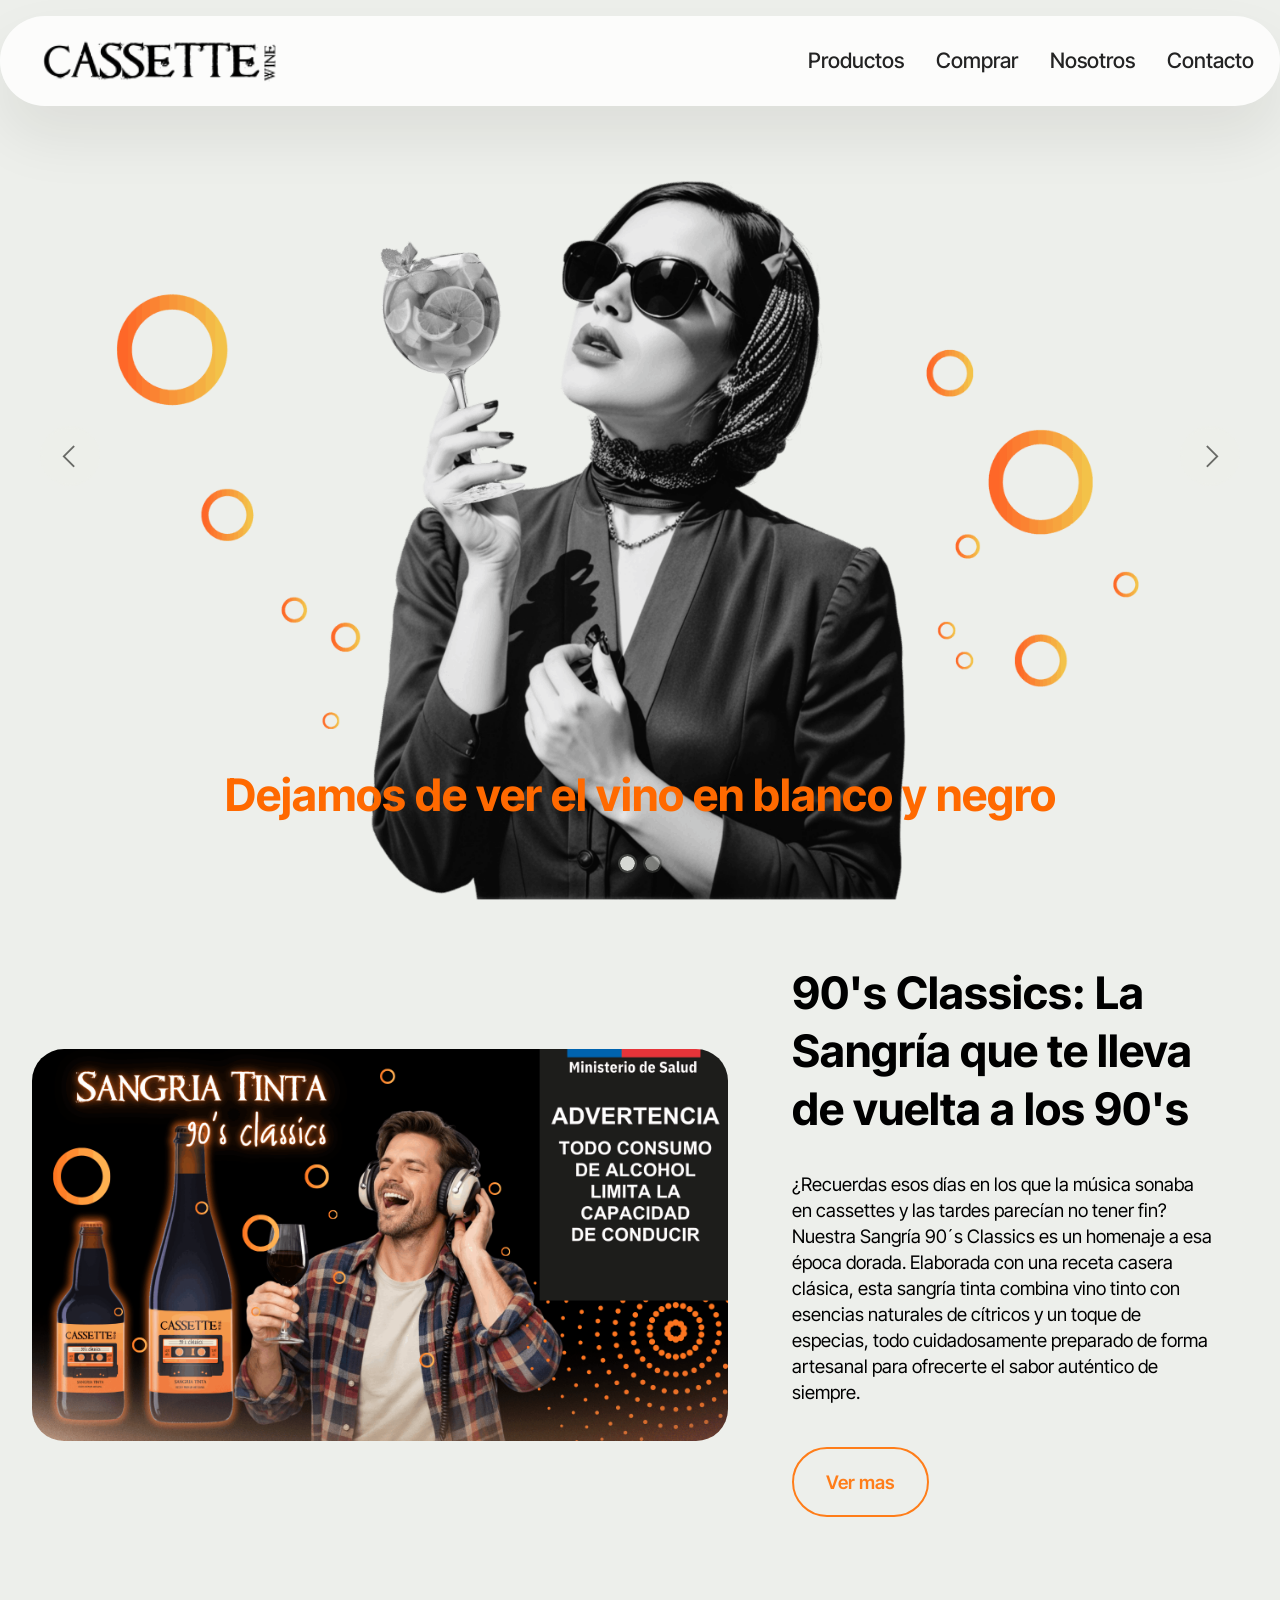
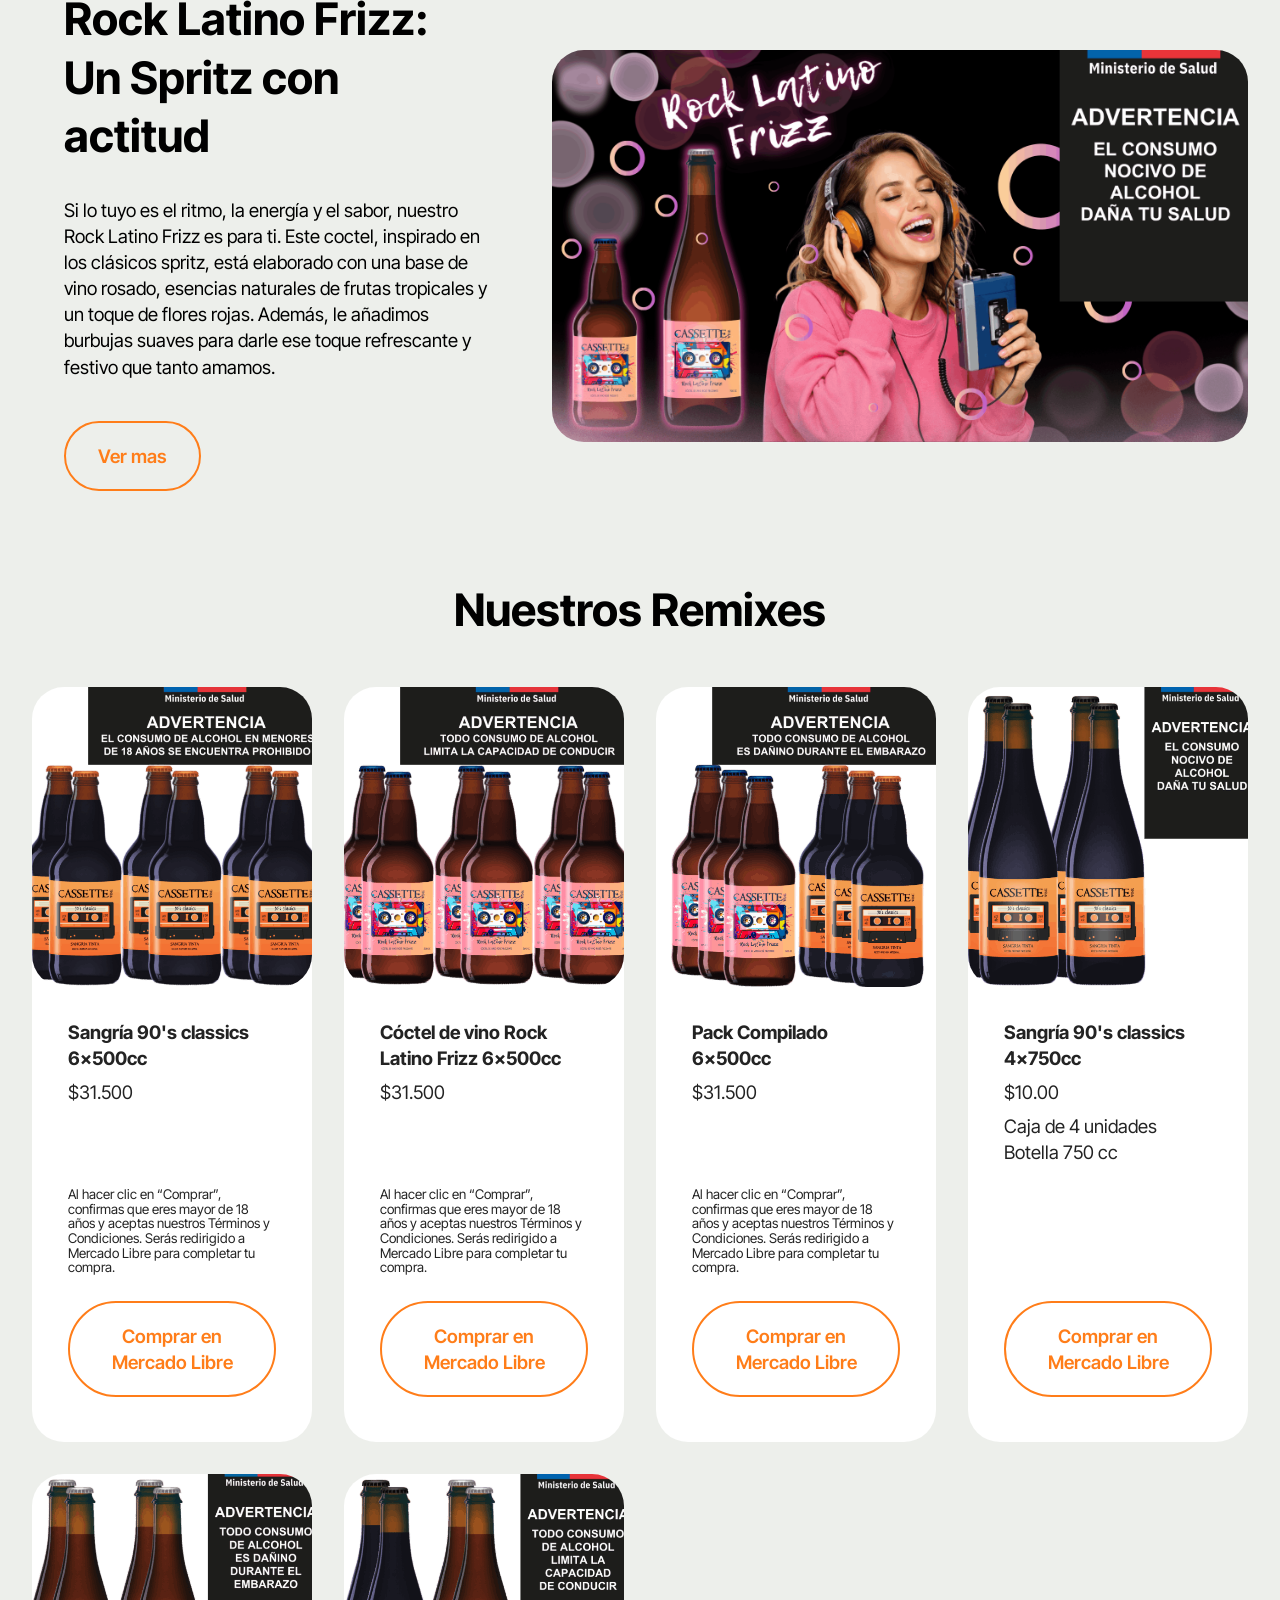
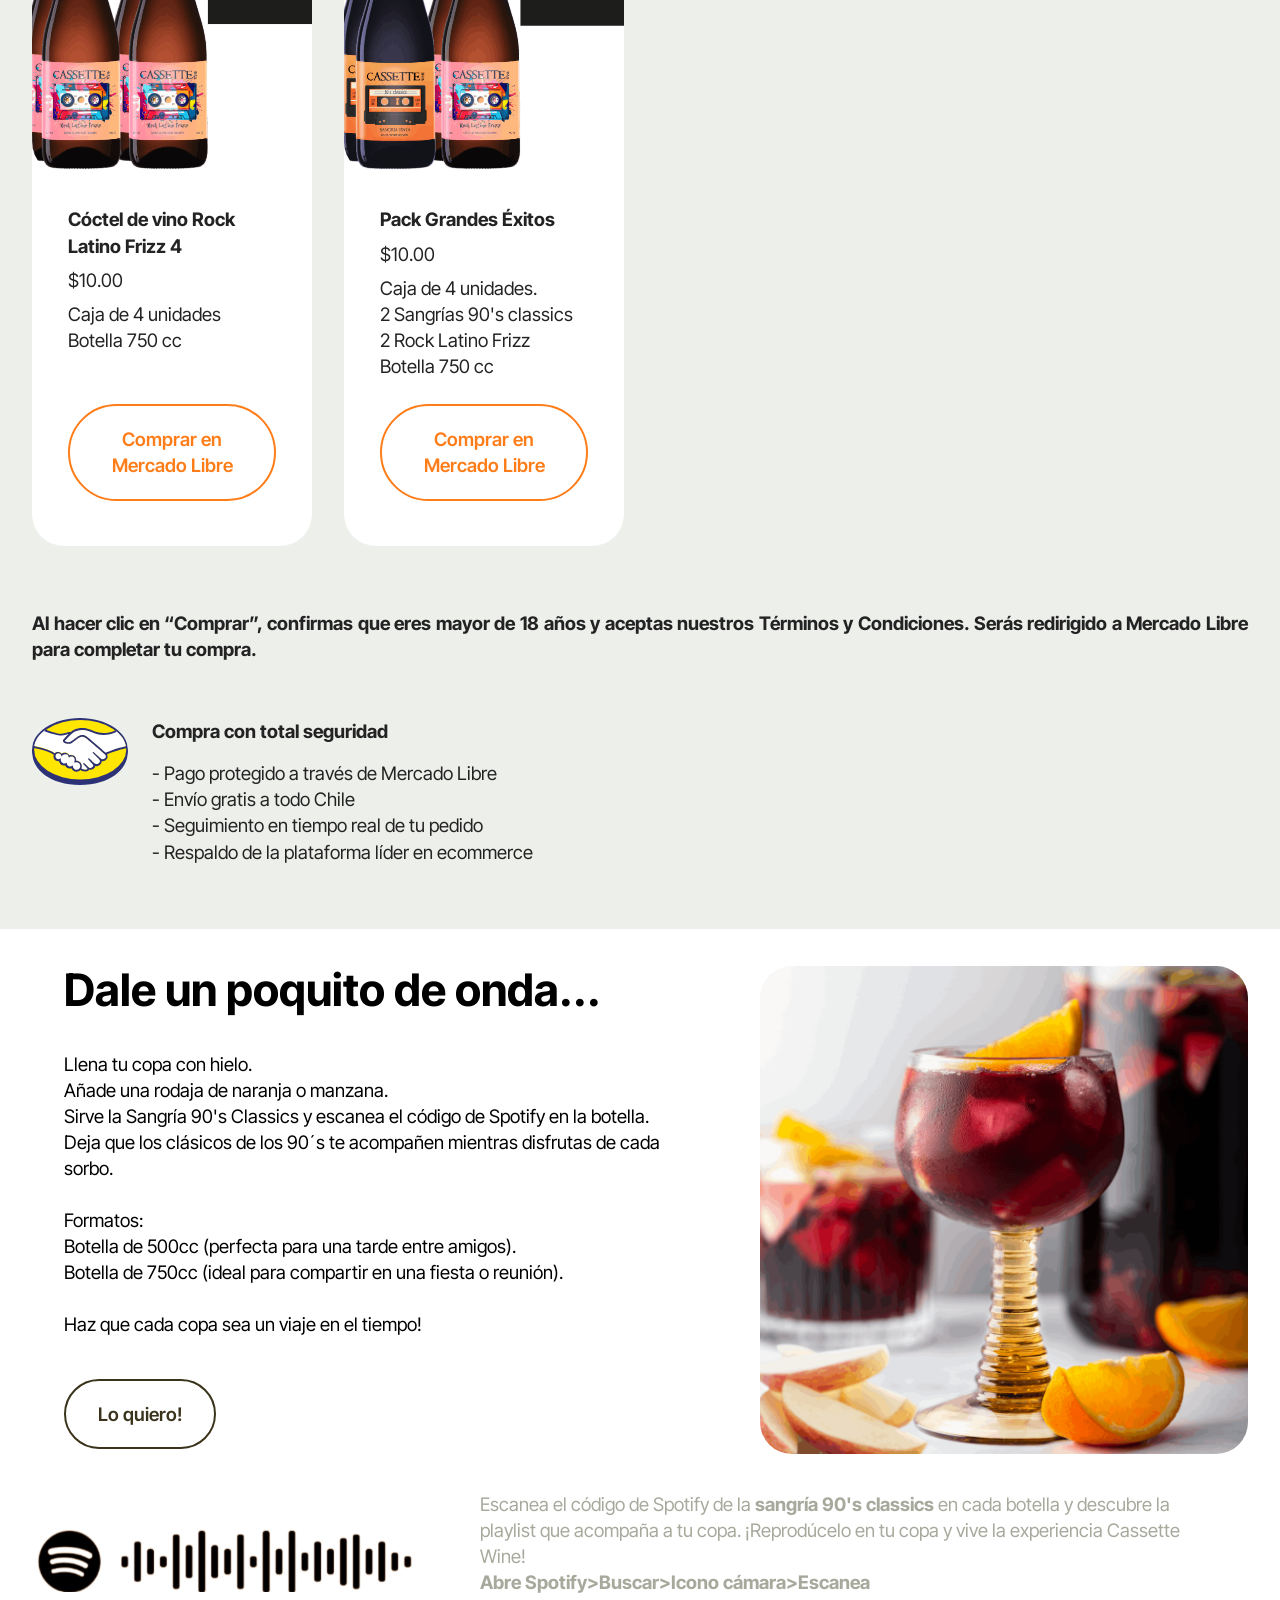
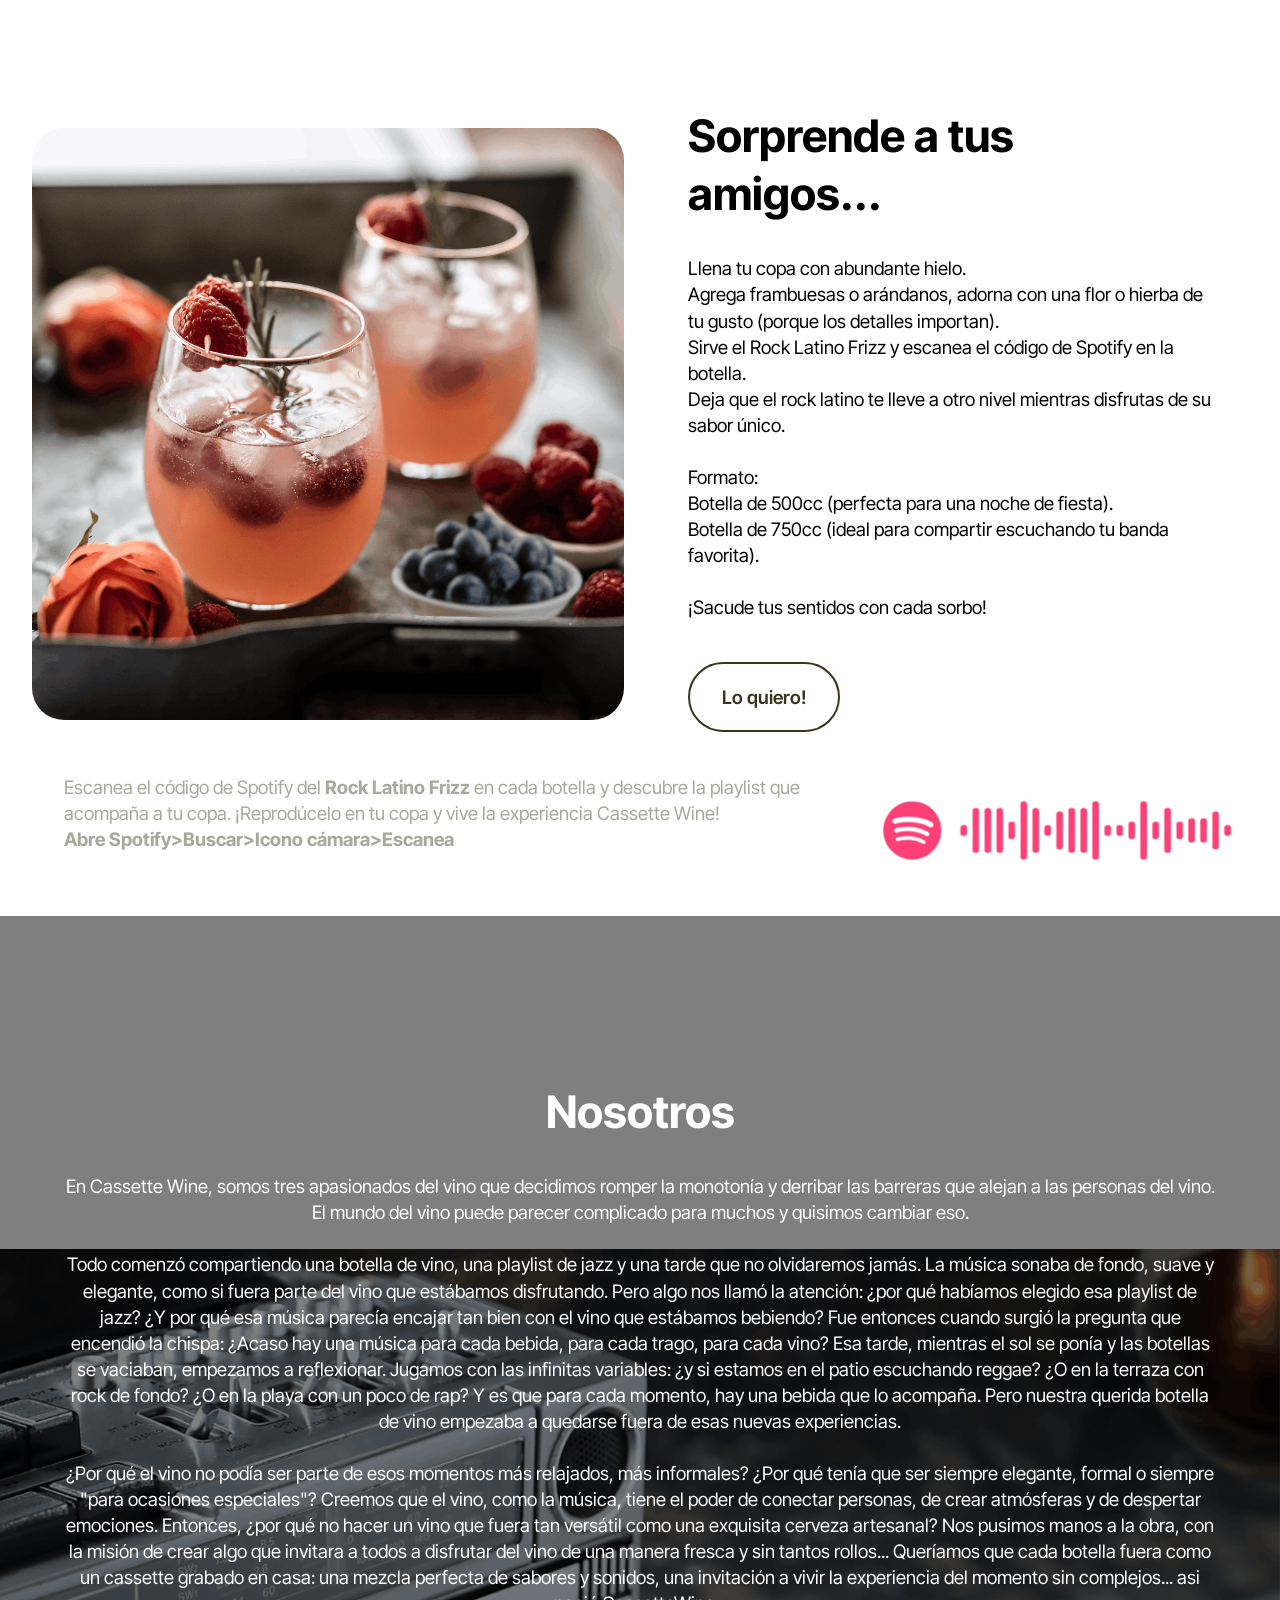
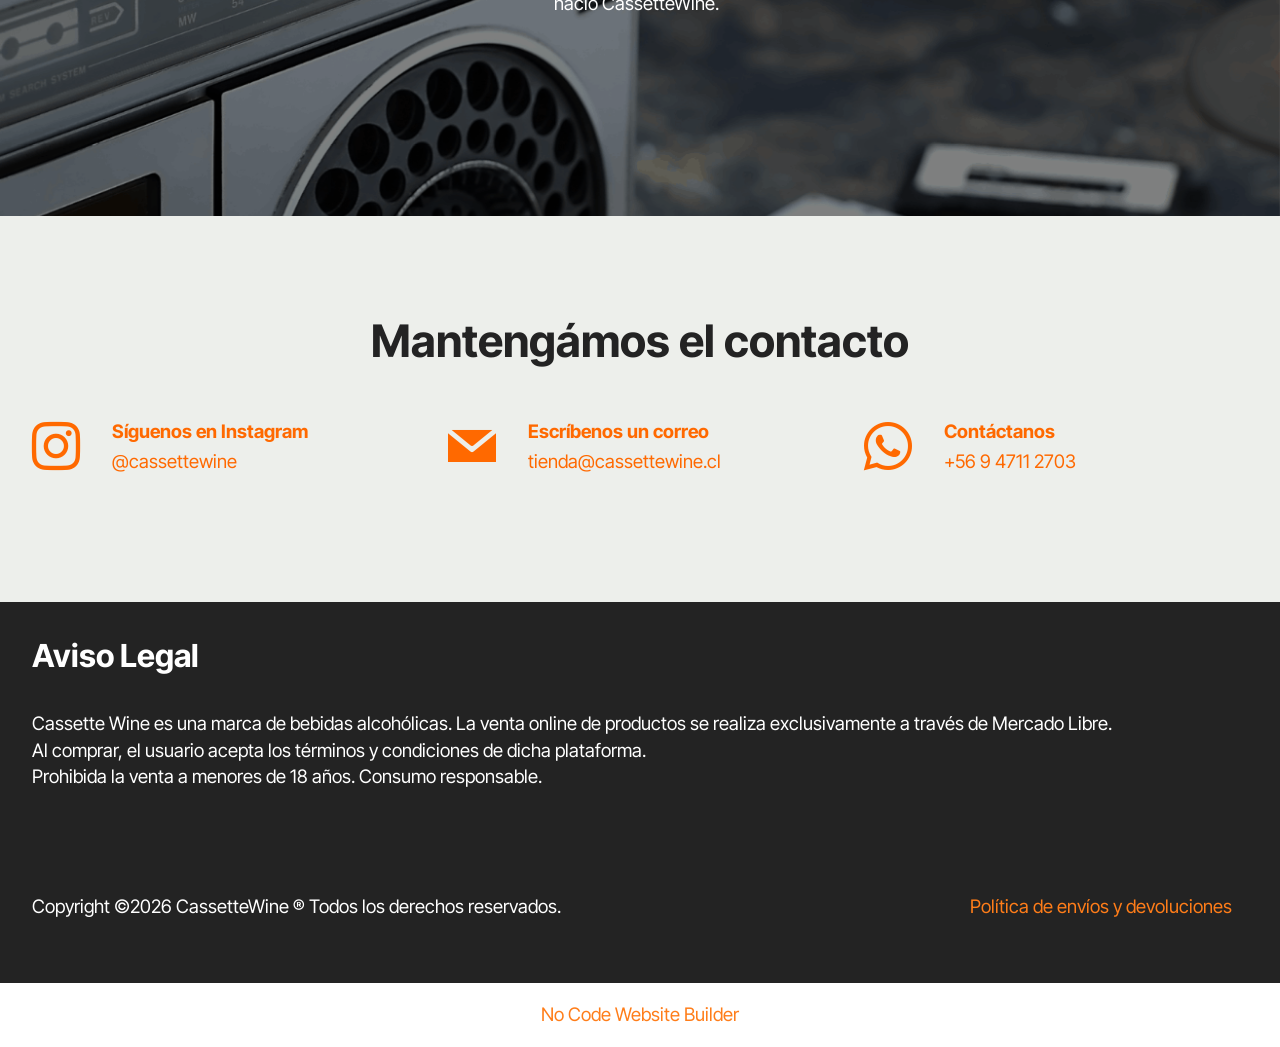
==== home.html @ 70557847 "Primer upload" ====
<!DOCTYPE html>
<html  >
<head>
  <!-- Site made with Mobirise Website Builder v6.1.12, https://mobirise.com -->
  <meta charset="UTF-8">
  <meta http-equiv="X-UA-Compatible" content="IE=edge">
  <meta name="generator" content="Mobirise v6.1.12, mobirise.com">
  <meta name="viewport" content="width=device-width, initial-scale=1, minimum-scale=1">
  <link rel="shortcut icon" href="assets/images/cassette20logopag-128x128-1.png" type="image/x-icon">
  <meta name="description" content="">
  
  
  <title>Bienvenidos</title>
  <link rel="stylesheet" href="assets/web/assets/mobirise-icons2/mobirise2.css">
  <link rel="stylesheet" href="assets/bootstrap/css/bootstrap.min.css">
  <link rel="stylesheet" href="assets/parallax/jarallax.css">
  <link rel="stylesheet" href="assets/dropdown/css/style.css">
  <link rel="stylesheet" href="assets/socicon/css/styles.css">
  <link rel="stylesheet" href="assets/theme/css/style.css">
  <link rel="preload" href="https://fonts.googleapis.com/css?family=Inter+Tight:100,200,300,400,500,600,700,800,900,100i,200i,300i,400i,500i,600i,700i,800i,900i&display=swap" as="style" onload="this.onload=null;this.rel='stylesheet'">
  <noscript><link rel="stylesheet" href="https://fonts.googleapis.com/css?family=Inter+Tight:100,200,300,400,500,600,700,800,900,100i,200i,300i,400i,500i,600i,700i,800i,900i&display=swap"></noscript>
  <link rel="preload" as="style" href="assets/mobirise/css/mbr-additional.css?v=9TO8g2"><link rel="stylesheet" href="assets/mobirise/css/mbr-additional.css?v=9TO8g2" type="text/css">

  
  
  
</head>
<body>
  
  <section data-bs-version="5.1" class="menu menu2 cid-vfY34Dx6nE" once="menu" id="menu02-2a">
	

	<nav class="navbar navbar-dropdown navbar-fixed-top navbar-expand-lg">
		<div class="container">
			<div class="navbar-brand">
				<span class="navbar-logo">
					<a href="home.html#slider03-1s">
						<img src="assets/images/logo20pag20100020x2020020px-214x43.png" alt="" style="height: 3rem;">
					</a>
				</span>
				
			</div>
			<button class="navbar-toggler" type="button" data-toggle="collapse" data-bs-toggle="collapse" data-target="#navbarSupportedContent" data-bs-target="#navbarSupportedContent" aria-controls="navbarNavAltMarkup" aria-expanded="false" aria-label="Toggle navigation">
				<div class="hamburger">
					<span></span>
					<span></span>
					<span></span>
					<span></span>
				</div>
			</button>
			<div class="collapse navbar-collapse" id="navbarSupportedContent">
				<ul class="navbar-nav nav-dropdown nav-right" data-app-modern-menu="true"><li class="nav-item">
						<a class="nav-link link text-black text-primary display-4" href="home.html#article02-2x">Productos</a>
					</li>
					<li class="nav-item">
						<a class="nav-link link text-black text-primary display-4" href="home.html#pricing02-2b">Comprar</a>
					</li><li class="nav-item">
						<a class="nav-link link text-black text-primary display-4" href="home.html#header17-22" aria-expanded="false">Nosotros</a>
					</li>
					<li class="nav-item"><a class="nav-link link text-black text-primary display-4" href="home.html#social02-2n">Contacto</a></li></ul>
				
				
			</div>
		</div>
	</nav>
</section>

<section data-bs-version="5.1" class="slider3 cid-vfyaz016Qo mbr-fullscreen" id="slider03-1s">
    
    <div class="carousel slide" id="vkaLX1RYoi" data-ride="carousel" data-bs-ride="carousel" data-interval="5000" data-bs-interval="5000">
        <ol class="carousel-indicators">
            <li data-slide-to="0" data-bs-slide-to="0" class="active" data-target="#vkaLX1RYoi" data-bs-target="#vkaLX1RYoi"></li>
            <li data-slide-to="1" data-bs-slide-to="1" data-target="#vkaLX1RYoi" data-bs-target="#vkaLX1RYoi"></li>
            
        </ol>
        <div class="carousel-inner">
            
            <div class="carousel-item slider-image item active">
                <div class="item-wrapper">
                    <img class="d-block w-100" src="assets/images/black20woman20header-1980x1116.png" alt="Mobirise Website Builder">
                    
                    <div class="carousel-caption">
                        <h2 class="mbr-section-subtitle mbr-fonts-style mb-3 display-2">
                            <strong>Dejamos de ver el vino en blanco y negro</strong></h2>
                        
                             
                    </div>
                </div>
            </div>
            <div class="carousel-item slider-image item">
                <div class="item-wrapper">
                    <img class="d-block w-100" src="assets/images/color20woman20header-1640x924.png" alt="Mobirise Website Builder">
                    
                    <div class="carousel-caption">
                        <h2 class="mbr-section-subtitle mbr-fonts-style mb-3 display-1"><strong>Disfruta de nuestros remixes con vino!</strong></h2>
                        
                             
                    </div>
                </div>
            </div>
        </div>
        <a class="carousel-control carousel-control-prev" role="button" data-slide="prev" data-bs-slide="prev" href="#vkaLX1RYoi">
            <span class="mobi-mbri mobi-mbri-arrow-prev" aria-hidden="true"></span>
            <span class="sr-only visually-hidden">Previous</span>
        </a>
        <a class="carousel-control carousel-control-next" role="button" data-slide="next" data-bs-slide="next" href="#vkaLX1RYoi">
            <span class="mobi-mbri mobi-mbri-arrow-next" aria-hidden="true"></span>
            <span class="sr-only visually-hidden">Next</span>
        </a>
    </div>
</section>

<section data-bs-version="5.1" class="start article2 cid-vg4C4VsXJa" id="article02-2x">
	

	
	

	<div class="container-fluid">
		<div class="row justify-content-center">
			<div class="col-12 col-md-12 col-lg-7 image-wrapper">
				<img class="w-100" src="assets/images/sangria-presentacion-final-1640x924.png" alt="Mobirise Website Builder">
			</div>
			<div class="col-12 col-md-12 col-lg">
				<div class="text-wrapper align-left">
					<h1 class="mbr-section-title mbr-fonts-style mb-4 display-2"><strong>90's Classics: La Sangría que te lleva de vuelta a los 90's</strong></h1>
					<p class="mbr-text align-left mbr-fonts-style mb-4 display-7">
					¿Recuerdas esos días en los que la música sonaba en cassettes y las tardes parecían no tener fin? Nuestra Sangría 90´s Classics es un homenaje a esa época dorada. Elaborada con una receta casera clásica, esta sangría tinta combina vino tinto con esencias naturales de cítricos y un toque de especias, todo cuidadosamente preparado de forma artesanal para ofrecerte el sabor auténtico de siempre.
					</p>
					<div class="mbr-section-btn align-left mt-3"><a class="btn btn-primary-outline display-7" href="home.html#article04-1z">Ver mas</a></div>
				</div>
			</div>
		</div>
	</div>
</section>

<section data-bs-version="5.1" class="start article4 cid-vg4HjPNAws" id="article04-2z">
	

	
	

	<div class="container-fluid">
		<div class="row justify-content-center">
			<div class="col-12 col-md-12 col-lg-7 image-wrapper">
				<img class="w-100" src="assets/images/rock-latino-presentacion-final-1640x924.png" alt="Mobirise Website Builder">
			</div>
			<div class="col-12 col-md-12 col-lg">
				<div class="text-wrapper align-left">
					<h1 class="mbr-section-title mbr-fonts-style mb-4 display-2"><strong>Rock Latino Frizz: Un Spritz con actitud</strong></h1>
					<p class="mbr-text mbr-fonts-style mb-4 display-7">
						Si lo tuyo es el ritmo, la energía y el sabor, nuestro Rock Latino Frizz es para ti. Este coctel, inspirado en los clásicos spritz, está elaborado con una base de vino rosado, esencias naturales de frutas tropicales y un toque de flores rojas. Además, le añadimos burbujas suaves para darle ese toque refrescante y festivo que tanto amamos.
					</p>
					<div class="mbr-section-btn mt-3"><a class="btn btn-lg btn-primary-outline display-7" href="home.html#article02-20">Ver mas</a></div>
				</div>
			</div>
		</div>
	</div>
</section>

<section data-bs-version="5.1" class="pricing02 cid-vfY5Qz5x9h" id="pricing02-2b">
  
  
  <div class="container">
    <div class="row justify-content-center">
      <div class="col-12 content-head">
        <div class="mbr-section-head mb-5">
          <h4 class="mbr-section-title mbr-fonts-style align-center mb-0 display-2">
            <strong>Nuestros Remixes</strong></h4>
          
          
        </div>
      </div>
    </div>
    <div class="row">
      <div class="item features-image col-12 col-md-6 col-lg-3">
        <div class="item-wrapper">
          <div class="item-img">
            <img src="assets/images/6bt-sangria-solo-596x596.png" alt="Mobirise Website Builder" data-slide-to="0" data-bs-slide-to="0">
          </div>
          <div class="item-content">
            <h5 class="item-title mbr-fonts-style display-7">
              <strong>Sangría 90's classics&nbsp; 6x500cc</strong></h5>
            <h6 class="item-subtitle mbr-fonts-style display-7">
              $31.500<br></h6>
            <p class="mbr-text mbr-fonts-style display-1"><br><br><br><br><br>Al hacer clic en “Comprar”, confirmas que eres mayor de 18 años y aceptas nuestros Términos y Condiciones. Serás redirigido a Mercado Libre para completar tu compra.<br></p>
            <div class="mbr-section-btn item-footer"><a href="https://articulo.mercadolibre.cl/MLC-1847750165-coctel-de-vino-rock-latino-frizz-500cc-x-6-und-_JM" class="btn item-btn btn-primary-outline display-7">Comprar en Mercado Libre<br></a></div>
          </div>

        </div>
      </div>
      <div class="item features-image col-12 col-md-6 col-lg-3">
        <div class="item-wrapper">
          <div class="item-img">
            <img src="assets/images/6bt-rlatino-solo-596x596.png" alt="Mobirise Website Builder" data-slide-to="1" data-bs-slide-to="1">
          </div>
          <div class="item-content">
            <h5 class="item-title mbr-fonts-style display-7">
              <strong>Cóctel de vino Rock Latino Frizz 6x500cc</strong></h5>
            <h6 class="item-subtitle mbr-fonts-style display-7">
              $31.500</h6>
            <p class="mbr-text mbr-fonts-style display-1"><br><br><br><br><br>Al hacer clic en “Comprar”, confirmas que eres mayor de 18 años y aceptas nuestros Términos y Condiciones. Serás redirigido a Mercado Libre para completar tu compra.<br></p>
            <div class="mbr-section-btn item-footer"><a href="" class="btn item-btn btn-primary-outline display-7">Comprar en Mercado Libre</a></div>
          </div>
        </div>
      </div>
      <div class="item features-image col-12 col-md-6 col-lg-3">
        <div class="item-wrapper">
          <div class="item-img">
            <img src="assets/images/6bt-pack-compilado-596x596.png" alt="Mobirise Website Builder" data-slide-to="2" data-bs-slide-to="2">
          </div>
          <div class="item-content">
            <h5 class="item-title mbr-fonts-style display-7"><strong>Pack Compilado 6x500cc</strong></h5>
            <h6 class="item-subtitle mbr-fonts-style display-7">
              $31.500</h6>
            <p class="mbr-text mbr-fonts-style display-1"><br><br><br><br><br>Al hacer clic en “Comprar”, confirmas que eres mayor de 18 años y aceptas nuestros Términos y Condiciones. Serás redirigido a Mercado Libre para completar tu compra.<br>
            </p>
            <div class="mbr-section-btn item-footer"><a href="" class="btn item-btn btn-primary-outline display-7">Comprar en Mercado Libre</a></div>
          </div>
        </div>
      </div><div class="item features-image col-12 col-md-6 col-lg-3">
        <div class="item-wrapper">
          <div class="item-img">
            <img src="assets/images/4bt-solo-sangria-596x596.png" alt="Mobirise Website Builder" data-slide-to="3" data-bs-slide-to="3">
          </div>
          <div class="item-content">
            <h5 class="item-title mbr-fonts-style display-7"><strong>Sangría 90's classics 4x750cc</strong></h5>
            <h6 class="item-subtitle mbr-fonts-style display-7">
              $10.00
            </h6>
            <p class="mbr-text mbr-fonts-style display-7">Caja de 4 unidades
<br>Botella 750 cc<br>
            </p>
            <div class="mbr-section-btn item-footer"><a href="" class="btn item-btn btn-primary-outline display-7">Comprar en Mercado Libre</a></div>
          </div>
        </div>
      </div><div class="item features-image col-12 col-md-6 col-lg-3">
        <div class="item-wrapper">
          <div class="item-img">
            <img src="assets/images/4-bt-solo-rl-596x596.png" alt="Mobirise Website Builder" data-slide-to="4" data-bs-slide-to="4">
          </div>
          <div class="item-content">
            <h5 class="item-title mbr-fonts-style display-7"><strong>Cóctel de vino Rock Latino Frizz 4</strong></h5>
            <h6 class="item-subtitle mbr-fonts-style display-7">
              $10.00
            </h6>
            <p class="mbr-text mbr-fonts-style display-7">Caja de 4 unidades
<br>Botella 750 cc<br>
            </p>
            <div class="mbr-section-btn item-footer"><a href="" class="btn item-btn btn-primary-outline display-7">Comprar en Mercado Libre</a></div>
          </div>
        </div>
      </div><div class="item features-image col-12 col-md-6 col-lg-3">
        <div class="item-wrapper">
          <div class="item-img">
            <img src="assets/images/4-bt-pack-grandes-exitos-596x596.png" alt="Mobirise Website Builder" data-slide-to="5" data-bs-slide-to="5">
          </div>
          <div class="item-content">
            <h5 class="item-title mbr-fonts-style display-7">
              <strong>Pack Grandes Éxitos</strong></h5>
            <h6 class="item-subtitle mbr-fonts-style display-7">
              $10.00
            </h6>
            <p class="mbr-text mbr-fonts-style display-7">Caja de 4 unidades.           
<br>2 Sangrías 90's classics 
<br>2 Rock Latino Frizz
<br>Botella 750 cc<br>
            </p>
            <div class="mbr-section-btn item-footer"><a href="" class="btn item-btn btn-primary-outline display-7">Comprar en Mercado Libre</a></div>
          </div>
        </div>
      </div>
    </div>
  </div>
</section>

<section data-bs-version="5.1" class="article11 cid-vgglpI0E65" id="article11-3h">
    

    
    
    <div class="container">
        <div class="row justify-content-center">
            <div class="title col-md-12 col-lg-12">
                
                <h4 class="mbr-section-subtitle align-center mbr-fonts-style mt-4 display-7"><strong>Al hacer clic en “Comprar”, confirmas que eres mayor de 18 años y aceptas nuestros Términos y Condiciones. Serás redirigido a Mercado Libre para completar tu compra.</strong></h4>
                
            </div>
        </div>
    </div>
</section>

<section data-bs-version="5.1" class="features15 cid-vfZl9Y2wSJ" id="features015-2v">
	

	
	
	<div class="container">
		<div class="row justify-content-center">
			<div class="col-12 content-head">
				
			</div>
		</div>
		<div class="row">
			
			
			<div class="item features-without-image col-12 col-lg-12 active">
				<div class="item-wrapper">
					<div class="img-wrapper">
						<img src="assets/images/meli.svg" alt="Mobirise Website Builder" data-bs-slide-to="1" data-slide-to="1">
					</div>
					<div class="card-box">
						<h4 class="card-title mbr-fonts-style mb-0 display-7">
							<strong>Compra con total seguridad</strong></h4>
						<h5 class="card-text mbr-fonts-style mt-3 display-7">- Pago protegido a través de Mercado Libre<div>- Envío gratis a todo Chile</div><div>- Seguimiento en tiempo real de tu pedido</div><div>- Respaldo de la plataforma líder en ecommerce</div></h5>
					</div>
				</div>
			</div>
			
			
			

			
			
			
		</div>
	</div>
</section>

<section data-bs-version="5.1" class="start article4 cid-vfPe1Egdvi" id="article04-1z">
	

	
	

	<div class="container">
		<div class="row justify-content-center">
			<div class="col-12 col-md-12 col-lg-5 image-wrapper">
				<img class="w-100" src="assets/images/preparacion-sangria-1024x1024.png" alt="Mobirise Website Builder">
			</div>
			<div class="col-12 col-md-12 col-lg">
				<div class="text-wrapper align-left">
					<h1 class="mbr-section-title mbr-fonts-style mb-4 display-2">
						<strong>Dale un poquito de onda...</strong></h1>
					<p class="mbr-text mbr-fonts-style mb-4 display-7">Llena tu copa con hielo. 
<br>Añade una rodaja de naranja o manzana. 
<br>Sirve la Sangría 90's Classics y escanea el código de Spotify en la botella. 
<br>Deja que los clásicos de los 90´s te acompañen mientras disfrutas de cada sorbo.
<br>  
<br>Formatos: 
<br>Botella de 500cc (perfecta para una tarde entre amigos). 
<br>Botella de 750cc (ideal para compartir en una fiesta o reunión). 
<br>
<br>Haz que cada copa sea un viaje en el tiempo!</p>
					<div class="mbr-section-btn mt-3"><a class="btn btn-lg btn-success-outline display-7" href="home.html#pricing02-2b">Lo quiero!</a></div>
				</div>
			</div>
		</div>
	</div>
</section>

<section data-bs-version="5.1" class="start article2 cid-vgaaxitVx8" id="article02-3a">
	

	
	

	<div class="container">
		<div class="row justify-content-center">
			<div class="col-12 col-md-12 col-lg-4 image-wrapper">
				<img class="w-100" src="assets/images/spotify-code-sangria-522x112.png" alt="Mobirise Website Builder">
			</div>
			<div class="col-12 col-md-12 col-lg">
				<div class="text-wrapper align-left">
					
					<p class="mbr-text align-left mbr-fonts-style mb-4 display-7">
					Escanea el código de Spotify de la <strong>sangría</strong>&nbsp;<strong>90's classics </strong>en cada botella y descubre la playlist que acompaña a tu copa. ¡Reprodúcelo en tu copa y vive la experiencia Cassette Wine!<br><strong>Abre Spotify&gt;Buscar&gt;Icono cámara&gt;Escanea</strong><br>
					</p>
					
				</div>
			</div>
		</div>
	</div>
</section>

<section data-bs-version="5.1" class="start article2 cid-vfPe3htdhL" id="article02-20">
	

	
	

	<div class="container">
		<div class="row justify-content-center">
			<div class="col-12 col-md-12 col-lg-6 image-wrapper">
				<img class="w-100" src="assets/images/prrlatino-1024x1024.png" alt="Mobirise Website Builder">
			</div>
			<div class="col-12 col-md-12 col-lg">
				<div class="text-wrapper align-left">
					<h1 class="mbr-section-title mbr-fonts-style mb-4 display-2">
						<strong>Sorprende a tus amigos...</strong></h1>
					<p class="mbr-text align-left mbr-fonts-style mb-4 display-7">Llena tu copa con abundante hielo. 
<br>Agrega frambuesas o arándanos, adorna con una flor o hierba de tu gusto (porque los detalles importan). 
<br>Sirve el Rock Latino Frizz y escanea el código de Spotify en la botella. 
<br>Deja que el rock latino te lleve a otro nivel mientras disfrutas de su sabor único. 
<br>
<br>Formato: 
<br>Botella de 500cc (perfecta para una noche de fiesta). 
<br>Botella de 750cc (ideal para compartir escuchando tu banda favorita). 
<br>
<br>¡Sacude tus sentidos con cada sorbo!</p>
					<div class="mbr-section-btn align-left mt-3"><a class="btn btn-success-outline display-7" href="home.html#pricing02-2b">Lo quiero!</a></div>
				</div>
			</div>
		</div>
	</div>
</section>

<section data-bs-version="5.1" class="start article2 cid-vgaehrHWtX" id="article02-3b">
	

	
	

	<div class="container">
		<div class="row justify-content-center">
			<div class="col-12 col-md-12 col-lg-4 image-wrapper">
				<img class="w-100" src="assets/images/spotify-code-rlatino-547x132.png" alt="Mobirise Website Builder">
			</div>
			<div class="col-12 col-md-12 col-lg">
				<div class="text-wrapper align-left">
					
					<p class="mbr-text align-left mbr-fonts-style mb-4 display-7">
					Escanea el código de Spotify del <strong>Rock Latino Frizz</strong> en cada botella y descubre la playlist que acompaña a tu copa. ¡Reprodúcelo en tu copa y vive la experiencia Cassette Wine!<br><strong>Abre Spotify&gt;Buscar&gt;Icono cámara&gt;Escanea</strong><br>
					</p>
					
				</div>
			</div>
		</div>
	</div>
</section>

<section data-bs-version="5.1" class="header16 cid-vfQ0f0BdYq mbr-fullscreen mbr-parallax-background" id="header17-22">
  
  <div class="mbr-overlay" style="opacity: 0.5; background-color: rgb(0, 0, 0);"></div>
  <div class="container">
    <div class="row">
      <div class="content-wrap col-12 col-md-12">
        <h1 class="mbr-section-title mbr-fonts-style mbr-white mb-4 display-2"><strong>Nosotros</strong></h1>
        
        <p class="mbr-fonts-style mbr-text mbr-white mb-4 display-7">En Cassette Wine, somos tres apasionados del vino  que decidimos romper la monotonía y derribar las barreras que alejan a las personas del vino. El mundo del vino puede parecer complicado para muchos y quisimos cambiar eso.   
<br>
<br>Todo comenzó compartiendo una botella de vino, una playlist de jazz y una tarde que no olvidaremos jamás. La música sonaba de fondo, suave y elegante, como si fuera parte del vino que estábamos disfrutando. Pero algo nos llamó la atención: ¿por qué habíamos elegido esa playlist de jazz? ¿Y por qué esa música parecía encajar tan bien con el vino que estábamos bebiendo?  Fue entonces cuando surgió la pregunta que encendió la chispa: ¿Acaso hay una música para cada bebida, para cada trago, para cada vino? Esa tarde, mientras el sol se ponía y las botellas se vaciaban, empezamos a reflexionar. Jugamos con las infinitas variables: ¿y si estamos en el patio escuchando reggae? ¿O en la terraza con rock de fondo? ¿O en la playa con un poco de rap? Y es que para cada momento, hay una bebida que lo acompaña. Pero nuestra querida botella de vino empezaba a quedarse fuera de esas nuevas experiencias.   
<br>
<br>¿Por qué el vino no podía ser parte de esos momentos más relajados, más informales? ¿Por qué tenía que ser siempre elegante, formal o siempre "para ocasiones especiales"? Creemos que el vino, como la música, tiene el poder de conectar personas, de crear atmósferas y de despertar emociones. Entonces, ¿por qué no hacer un vino que fuera tan versátil como una exquisita cerveza artesanal?  Nos pusimos manos a la obra, con la misión de crear algo que invitara a todos a disfrutar del vino de una manera fresca y sin tantos rollos... Queríamos que cada botella fuera como un cassette grabado en casa: una mezcla perfecta de sabores y sonidos, una invitación a vivir la experiencia del momento sin complejos... asi nació CassetteWine.&nbsp;&nbsp;</p>
        
      </div>
    </div>
  </div>
</section>

<section data-bs-version="5.1" class="social02 cid-vfZ33bPv0V" id="social02-2n">
	

	
	
	<div class="container">
		<div class="row justify-content-center">
			<div class="col-12 content-head">
				<div class="mb-5">
					<h5 class="mbr-section-title mbr-fonts-style align-center mb-0 display-2">
						<strong>Mantengámos el contacto</strong></h5>
					
				</div>
			</div>
		</div>
		<div class="row">
			
			<div class="item features-without-image col-12 col-md-6 col-lg-4 active">
				<div class="item-wrapper">
					<span class="mbr-iconfont m-auto socicon-instagram socicon"></span>
					<div class="card-box">
						<h4 class="card-title mbr-fonts-style mb-1 display-7">
							<strong>Síguenos en Instagram</strong></h4>
						<h5 class="card-text mbr-fonts-style display-7">
							@cassettewine</h5>
					</div>
				</div>
			</div><div class="item features-without-image col-12 col-md-6 col-lg-4">
				<div class="item-wrapper">
					<span class="mbr-iconfont m-auto socicon-mail socicon"></span>
					<div class="card-box">
						<h4 class="card-title mbr-fonts-style mb-1 display-7">
							<strong>Escríbenos un correo&nbsp;</strong></h4>
						<h5 class="card-text mbr-fonts-style display-7">
							tienda@cassettewine.cl</h5>
					</div>
				</div>
			</div>
			<div class="item features-without-image col-12 col-md-6 col-lg-4">
				<div class="item-wrapper">
					<span class="mbr-iconfont m-auto socicon-whatsapp socicon"></span>
					<div class="card-box">
						<h4 class="card-title mbr-fonts-style mb-1 display-7">
							<strong>Contáctanos</strong></h4>
						<h5 class="card-text mbr-fonts-style display-7">+56 9 4711 2703</h5>
					</div>
				</div>
			</div>
			
			
			
		</div>
	</div>
</section>

<section data-bs-version="5.1" class="article12 cid-vggfkr5zkn" id="article12-3g">    
    
    <div class="container">
        <div class="row justify-content-center">
            <div class="col-md-12 col-lg-12">
                <h3 class="mbr-section-title mbr-fonts-style mb-4 mt-0 display-5">
                <strong>Aviso Legal</strong></h3>
                
                <p class="mbr-text mbr-fonts-style display-7">Cassette Wine es una marca de bebidas alcohólicas. La venta online de productos se realiza exclusivamente a través de Mercado Libre.<br>Al comprar, el usuario acepta los términos y condiciones de dicha plataforma.<br>Prohibida la venta a menores de 18 años. Consumo responsable.</p>
            </div>
        </div>
    </div>
</section>

<section data-bs-version="5.1" class="footer2 cid-vfZ2my5L73" once="footers" id="footer02-2m">
    

    
    

    <div class="container">
        <div class="row">
            <div class="col-12 col-lg-6 center mt-2 mb-3">
                <p class="mbr-fonts-style copyright mb-0 display-7">
                    Copyright ©2026 CassetteWine ® Todos los derechos reservados.
                </p>
            </div>
            <div class="col-12 col-lg-6 center">
                <div class="row-links mt-2 mb-3">
                    <ul class="row-links-soc">
                        
                        
                        
                        
                    <li class="row-links-soc-item mbr-fonts-style display-7"><a href="terminos.html" class="text-primary">Política de envíos y devoluciones</a></li></ul>
                </div>
            </div>
        </div>
    </div>
</section><section class="display-7" style="padding: 0;align-items: center;justify-content: center;flex-wrap: wrap;    align-content: center;display: flex;position: relative;height: 4rem;"><a href="https://mobiri.se/" style="flex: 1 1;height: 4rem;position: absolute;width: 100%;z-index: 1;"><img alt="" style="height: 4rem;" src="[data-uri]"></a><p style="margin: 0;text-align: center;" class="display-7">&#8204;</p><a style="z-index:1" href="https://mobirise.com/builder/no-code-website-builder.html">No Code Website Builder</a></section><script src="assets/bootstrap/js/bootstrap.bundle.min.js"></script>  <script src="assets/parallax/jarallax.js"></script>  <script src="assets/smoothscroll/smooth-scroll.js"></script>  <script src="assets/ytplayer/index.js"></script>  <script src="assets/dropdown/js/navbar-dropdown.js"></script>  <script src="assets/theme/js/script.js"></script>  
  
  
</body>
</html>
---- assets/web/assets/mobirise-icons2/mobirise2.css ----
@font-face {
  font-family: 'Moririse2';
  font-display: swap;
  src:  url('mobirise2.eot?f2bix4');
  src:  url('mobirise2.eot?f2bix4#iefix') format('embedded-opentype'),
    url('mobirise2.woff2?f2bix4') format('woff2'),
    url('mobirise2.woff?f2bix4') format('woff'),
    url('mobirise2.ttf?f2bix4') format('truetype'),
    url('mobirise2.svg?f2bix4#mobirise2') format('svg');
  font-weight: normal;
  font-style: normal;
}

[class^="mobi-"], [class*=" mobi-"] {
  /* use !important to prevent issues with browser extensions that change fonts */
  font-family: 'Moririse2' !important;
  speak: none;
  font-style: normal;
  font-weight: normal;
  font-variant: normal;
  text-transform: none;
  line-height: 1;

  /* Better Font Rendering =========== */
  -webkit-font-smoothing: antialiased;
  -moz-osx-font-smoothing: grayscale;
}

.mobi-mbri-add-submenu:before {
  content: "\e900";
}
.mobi-mbri-alert:before {
  content: "\e901";
}
.mobi-mbri-align-center:before {
  content: "\e902";
}
.mobi-mbri-align-justify:before {
  content: "\e903";
}
.mobi-mbri-align-left:before {
  content: "\e904";
}
.mobi-mbri-align-right:before {
  content: "\e905";
}
.mobi-mbri-android:before {
  content: "\e906";
}
.mobi-mbri-apple:before {
  content: "\e907";
}
.mobi-mbri-arrow-down:before {
  content: "\e908";
}
.mobi-mbri-arrow-next:before {
  content: "\e909";
}
.mobi-mbri-arrow-prev:before {
  content: "\e90a";
}
.mobi-mbri-arrow-up:before {
  content: "\e90b";
}
.mobi-mbri-bold:before {
  content: "\e90c";
}
.mobi-mbri-bookmark:before {
  content: "\e90d";
}
.mobi-mbri-bootstrap:before {
  content: "\e90e";
}
.mobi-mbri-briefcase:before {
  content: "\e90f";
}
.mobi-mbri-browse:before {
  content: "\e910";
}
.mobi-mbri-bulleted-list:before {
  content: "\e911";
}
.mobi-mbri-calendar:before {
  content: "\e912";
}
.mobi-mbri-camera:before {
  content: "\e913";
}
.mobi-mbri-cart-add:before {
  content: "\e914";
}
.mobi-mbri-cart-full:before {
  content: "\e915";
}
.mobi-mbri-cash:before {
  content: "\e916";
}
.mobi-mbri-change-style:before {
  content: "\e917";
}
.mobi-mbri-chat:before {
  content: "\e918";
}
.mobi-mbri-clock:before {
  content: "\e919";
}
.mobi-mbri-close:before {
  content: "\e91a";
}
.mobi-mbri-cloud:before {
  content: "\e91b";
}
.mobi-mbri-code:before {
  content: "\e91c";
}
.mobi-mbri-contact-form:before {
  content: "\e91d";
}
.mobi-mbri-credit-card:before {
  content: "\e91e";
}
.mobi-mbri-cursor-click:before {
  content: "\e91f";
}
.mobi-mbri-cust-feedback:before {
  content: "\e920";
}
.mobi-mbri-database:before {
  content: "\e921";
}
.mobi-mbri-delivery:before {
  content: "\e922";
}
.mobi-mbri-desktop:before {
  content: "\e923";
}
.mobi-mbri-devices:before {
  content: "\e924";
}
.mobi-mbri-down:before {
  content: "\e925";
}
.mobi-mbri-download-2:before {
  content: "\e926";
}
.mobi-mbri-download:before {
  content: "\e927";
}
.mobi-mbri-drag-n-drop-2:before {
  content: "\e928";
}
.mobi-mbri-drag-n-drop:before {
  content: "\e929";
}
.mobi-mbri-edit-2:before {
  content: "\e92a";
}
.mobi-mbri-edit:before {
  content: "\e92b";
}
.mobi-mbri-error:before {
  content: "\e92c";
}
.mobi-mbri-extension:before {
  content: "\e92d";
}
.mobi-mbri-features:before {
  content: "\e92e";
}
.mobi-mbri-file:before {
  content: "\e92f";
}
.mobi-mbri-flag:before {
  content: "\e930";
}
.mobi-mbri-folder:before {
  content: "\e931";
}
.mobi-mbri-gift:before {
  content: "\e932";
}
.mobi-mbri-github:before {
  content: "\e933";
}
.mobi-mbri-globe-2:before {
  content: "\e934";
}
.mobi-mbri-globe:before {
  content: "\e935";
}
.mobi-mbri-growing-chart:before {
  content: "\e936";
}
.mobi-mbri-hearth:before {
  content: "\e937";
}
.mobi-mbri-help:before {
  content: "\e938";
}
.mobi-mbri-home:before {
  content: "\e939";
}
.mobi-mbri-hot-cup:before {
  content: "\e93a";
}
.mobi-mbri-idea:before {
  content: "\e93b";
}
.mobi-mbri-image-gallery:before {
  content: "\e93c";
}
.mobi-mbri-image-slider:before {
  content: "\e93d";
}
.mobi-mbri-info:before {
  content: "\e93e";
}
.mobi-mbri-italic:before {
  content: "\e93f";
}
.mobi-mbri-key:before {
  content: "\e940";
}
.mobi-mbri-laptop:before {
  content: "\e941";
}
.mobi-mbri-layers:before {
  content: "\e942";
}
.mobi-mbri-left-right:before {
  content: "\e943";
}
.mobi-mbri-left:before {
  content: "\e944";
}
.mobi-mbri-letter:before {
  content: "\e945";
}
.mobi-mbri-like:before {
  content: "\e946";
}
.mobi-mbri-link:before {
  content: "\e947";
}
.mobi-mbri-lock:before {
  content: "\e948";
}
.mobi-mbri-login:before {
  content: "\e949";
}
.mobi-mbri-logout:before {
  content: "\e94a";
}
.mobi-mbri-magic-stick:before {
  content: "\e94b";
}
.mobi-mbri-map-pin:before {
  content: "\e94c";
}
.mobi-mbri-menu:before {
  content: "\e94d";
}
.mobi-mbri-mobile-2:before {
  content: "\e94e";
}
.mobi-mbri-mobile-horizontal:before {
  content: "\e94f";
}
.mobi-mbri-mobile:before {
  content: "\e950";
}
.mobi-mbri-mobirise:before {
  content: "\e951";
}
.mobi-mbri-more-horizontal:before {
  content: "\e952";
}
.mobi-mbri-more-vertical:before {
  content: "\e953";
}
.mobi-mbri-music:before {
  content: "\e954";
}
.mobi-mbri-new-file:before {
  content: "\e955";
}
.mobi-mbri-numbered-list:before {
  content: "\e956";
}
.mobi-mbri-opened-folder:before {
  content: "\e957";
}
.mobi-mbri-pages:before {
  content: "\e958";
}
.mobi-mbri-paper-plane:before {
  content: "\e959";
}
.mobi-mbri-paperclip:before {
  content: "\e95a";
}
.mobi-mbri-phone:before {
  content: "\e95b";
}
.mobi-mbri-photo:before {
  content: "\e95c";
}
.mobi-mbri-photos:before {
  content: "\e95d";
}
.mobi-mbri-pin:before {
  content: "\e95e";
}
.mobi-mbri-play:before {
  content: "\e95f";
}
.mobi-mbri-plus:before {
  content: "\e960";
}
.mobi-mbri-preview:before {
  content: "\e961";
}
.mobi-mbri-print:before {
  content: "\e962";
}
.mobi-mbri-protect:before {
  content: "\e963";
}
.mobi-mbri-question:before {
  content: "\e964";
}
.mobi-mbri-quote-left:before {
  content: "\e965";
}
.mobi-mbri-quote-right:before {
  content: "\e966";
}
.mobi-mbri-redo:before {
  content: "\e967";
}
.mobi-mbri-refresh:before {
  content: "\e968";
}
.mobi-mbri-responsive-2:before {
  content: "\e969";
}
.mobi-mbri-responsive:before {
  content: "\e96a";
}
.mobi-mbri-right:before {
  content: "\e96b";
}
.mobi-mbri-rocket:before {
  content: "\e96c";
}
.mobi-mbri-sad-face:before {
  content: "\e96d";
}
.mobi-mbri-sale:before {
  content: "\e96e";
}
.mobi-mbri-save:before {
  content: "\e96f";
}
.mobi-mbri-search:before {
  content: "\e970";
}
.mobi-mbri-setting-2:before {
  content: "\e971";
}
.mobi-mbri-setting-3:before {
  content: "\e972";
}
.mobi-mbri-setting:before {
  content: "\e973";
}
.mobi-mbri-share:before {
  content: "\e974";
}
.mobi-mbri-shopping-bag:before {
  content: "\e975";
}
.mobi-mbri-shopping-basket:before {
  content: "\e976";
}
.mobi-mbri-shopping-cart:before {
  content: "\e977";
}
.mobi-mbri-sites:before {
  content: "\e978";
}
.mobi-mbri-smile-face:before {
  content: "\e979";
}
.mobi-mbri-speed:before {
  content: "\e97a";
}
.mobi-mbri-star:before {
  content: "\e97b";
}
.mobi-mbri-success:before {
  content: "\e97c";
}
.mobi-mbri-sun:before {
  content: "\e97d";
}
.mobi-mbri-sun2:before {
  content: "\e97e";
}
.mobi-mbri-tablet-vertical:before {
  content: "\e97f";
}
.mobi-mbri-tablet:before {
  content: "\e980";
}
.mobi-mbri-target:before {
  content: "\e981";
}
.mobi-mbri-timer:before {
  content: "\e982";
}
.mobi-mbri-to-ftp:before {
  content: "\e983";
}
.mobi-mbri-to-local-drive:before {
  content: "\e984";
}
.mobi-mbri-touch-swipe:before {
  content: "\e985";
}
.mobi-mbri-touch:before {
  content: "\e986";
}
.mobi-mbri-trash:before {
  content: "\e987";
}
.mobi-mbri-underline:before {
  content: "\e988";
}
.mobi-mbri-undo:before {
  content: "\e989";
}
.mobi-mbri-unlink:before {
  content: "\e98a";
}
.mobi-mbri-unlock:before {
  content: "\e98b";
}
.mobi-mbri-up-down:before {
  content: "\e98c";
}
.mobi-mbri-up:before {
  content: "\e98d";
}
.mobi-mbri-update:before {
  content: "\e98e";
}
.mobi-mbri-upload-2:before {
  content: "\e98f";
}
.mobi-mbri-upload:before {
  content: "\e990";
}
.mobi-mbri-user-2:before {
  content: "\e991";
}
.mobi-mbri-user:before {
  content: "\e992";
}
.mobi-mbri-users:before {
  content: "\e993";
}
.mobi-mbri-video-play:before {
  content: "\e994";
}
.mobi-mbri-video:before {
  content: "\e995";
}
.mobi-mbri-watch:before {
  content: "\e996";
}
.mobi-mbri-website-theme-2:before {
  content: "\e997";
}
.mobi-mbri-website-theme:before {
  content: "\e998";
}
.mobi-mbri-wifi:before {
  content: "\e999";
}
.mobi-mbri-windows:before {
  content: "\e99a";
}
.mobi-mbri-zoom-in:before {
  content: "\e99b";
}
.mobi-mbri-zoom-out:before {
  content: "\e99c";
}
---- assets/parallax/jarallax.css ----
.jarallax {
    position: relative;
    z-index: 0;
}
.jarallax > .jarallax-img {
    position: absolute;
    object-fit: cover;
    /* support for plugin https://github.com/bfred-it/object-fit-images */
    font-family: 'object-fit: cover;';
    top: 0;
    left: 0;
    width: 100%;
    height: 100%;
    z-index: -1;
}
---- assets/dropdown/css/style.css ----
.navbar-dropdown {
  left: 0;
  padding: 0;
  position: absolute;
  right: 0;
  top: 0;
  transition: all 0.45s ease;
  z-index: 1030;
  background: #282828; }
  .navbar-dropdown .navbar-logo {
    margin-right: 0.8rem;
    transition: margin 0.3s ease-in-out;
    vertical-align: middle; }
    .navbar-dropdown .navbar-logo img {
      height: 3.125rem;
      transition: all 0.3s ease-in-out; }
    .navbar-dropdown .navbar-logo.mbr-iconfont {
      font-size: 3.125rem;
      line-height: 3.125rem; }
  .navbar-dropdown .navbar-caption {
    font-weight: 700;
    white-space: normal;
    vertical-align: -4px;
    line-height: 3.125rem !important; }
    .navbar-dropdown .navbar-caption, .navbar-dropdown .navbar-caption:hover {
      color: inherit;
      text-decoration: none; }
  .navbar-dropdown .mbr-iconfont + .navbar-caption {
    vertical-align: -1px; }
  .navbar-dropdown.navbar-fixed-top {
    position: fixed; }
  .navbar-dropdown .navbar-brand span {
    vertical-align: -4px; }
  .navbar-dropdown.bg-color.transparent {
    background: none; }
  .navbar-dropdown.navbar-short .navbar-brand {
    padding: 0.625rem 0; }
    .navbar-dropdown.navbar-short .navbar-brand span {
      vertical-align: -1px; }
  .navbar-dropdown.navbar-short .navbar-caption {
    line-height: 2.375rem !important;
    vertical-align: -2px; }
  .navbar-dropdown.navbar-short .navbar-logo {
    margin-right: 0.5rem; }
    .navbar-dropdown.navbar-short .navbar-logo img {
      height: 2.375rem; }
    .navbar-dropdown.navbar-short .navbar-logo.mbr-iconfont {
      font-size: 2.375rem;
      line-height: 2.375rem; }
  .navbar-dropdown.navbar-short .mbr-table-cell {
    height: 3.625rem; }
  .navbar-dropdown .navbar-close {
    left: 0.6875rem;
    position: fixed;
    top: 0.75rem;
    z-index: 1000; }
  .navbar-dropdown .hamburger-icon {
    content: "";
    display: inline-block;
    vertical-align: middle;
    width: 16px;
    -webkit-box-shadow: 0 -6px 0 1px #282828,0 0 0 1px #282828,0 6px 0 1px #282828;
    -moz-box-shadow: 0 -6px 0 1px #282828,0 0 0 1px #282828,0 6px 0 1px #282828;
    box-shadow: 0 -6px 0 1px #282828,0 0 0 1px #282828,0 6px 0 1px #282828; }

.dropdown-menu .dropdown-toggle[data-toggle="dropdown-submenu"]::after {
  border-bottom: 0.35em solid transparent;
  border-left: 0.35em solid;
  border-right: 0;
  border-top: 0.35em solid transparent;
  margin-left: 0.3rem; }

.dropdown-menu .dropdown-item:focus {
  outline: 0; }

.nav-dropdown {
  font-size: 0.75rem;
  font-weight: 500;
  height: auto !important; }
  .nav-dropdown .nav-btn {
    padding-left: 1rem; }
  .nav-dropdown .link {
    margin: .667em 1.667em;
    font-weight: 500;
    padding: 0;
    transition: color .2s ease-in-out; }
    .nav-dropdown .link.dropdown-toggle {
      margin-right: 2.583em; }
      .nav-dropdown .link.dropdown-toggle::after {
        margin-left: .25rem;
        border-top: 0.35em solid;
        border-right: 0.35em solid transparent;
        border-left: 0.35em solid transparent;
        border-bottom: 0; }
      .nav-dropdown .link.dropdown-toggle[aria-expanded="true"] {
        margin: 0;
        padding: 0.667em 3.263em  0.667em 1.667em; }
  .nav-dropdown .link::after,
  .nav-dropdown .dropdown-item::after {
    color: inherit; }
  .nav-dropdown .btn {
    font-size: 0.75rem;
    font-weight: 700;
    letter-spacing: 0;
    margin-bottom: 0;
    padding-left: 1.25rem;
    padding-right: 1.25rem; }
  .nav-dropdown .dropdown-menu {
    border-radius: 0;
    border: 0;
    left: 0;
    margin: 0;
    padding-bottom: 1.25rem;
    padding-top: 1.25rem;
    position: relative; }
  .nav-dropdown .dropdown-submenu {
    margin-left: 0.125rem;
    top: 0; }
  .nav-dropdown .dropdown-item {
    font-weight: 500;
    line-height: 2;
    padding: 0.3846em 4.615em 0.3846em 1.5385em;
    position: relative;
    transition: color .2s ease-in-out, background-color .2s ease-in-out; }
    .nav-dropdown .dropdown-item::after {
      margin-top: -0.3077em;
      position: absolute;
      right: 1.1538em;
      top: 50%; }
    .nav-dropdown .dropdown-item:focus, .nav-dropdown .dropdown-item:hover {
      background: none; }

@media (max-width: 767px) {
  .nav-dropdown.navbar-toggleable-sm {
    bottom: 0;
    display: none;
    left: 0;
    overflow-x: hidden;
    position: fixed;
    top: 0;
    transform: translateX(-100%);
    -ms-transform: translateX(-100%);
    -webkit-transform: translateX(-100%);
    width: 18.75rem;
    z-index: 999; } }
.nav-dropdown.navbar-toggleable-xl {
  bottom: 0;
  display: none;
  left: 0;
  overflow-x: hidden;
  position: fixed;
  top: 0;
  transform: translateX(-100%);
  -ms-transform: translateX(-100%);
  -webkit-transform: translateX(-100%);
  width: 18.75rem;
  z-index: 999; }

.nav-dropdown-sm {
  display: block !important;
  overflow-x: hidden;
  overflow: auto;
  padding-top: 3.875rem; }
  .nav-dropdown-sm::after {
    content: "";
    display: block;
    height: 3rem;
    width: 100%; }
  .nav-dropdown-sm.collapse.in ~ .navbar-close {
    display: block !important; }
  .nav-dropdown-sm.collapsing, .nav-dropdown-sm.collapse.in {
    transform: translateX(0);
    -ms-transform: translateX(0);
    -webkit-transform: translateX(0);
    transition: all 0.25s ease-out;
    -webkit-transition: all 0.25s ease-out;
    background: #282828; }
  .nav-dropdown-sm.collapsing[aria-expanded="false"] {
    transform: translateX(-100%);
    -ms-transform: translateX(-100%);
    -webkit-transform: translateX(-100%); }
  .nav-dropdown-sm .nav-item {
    display: block;
    margin-left: 0 !important;
    padding-left: 0; }
  .nav-dropdown-sm .link,
  .nav-dropdown-sm .dropdown-item {
    border-top: 1px dotted rgba(255, 255, 255, 0.1);
    font-size: 0.8125rem;
    line-height: 1.6;
    margin: 0 !important;
    padding: 0.875rem 2.4rem 0.875rem 1.5625rem !important;
    position: relative;
    white-space: normal; }
    .nav-dropdown-sm .link:focus, .nav-dropdown-sm .link:hover,
    .nav-dropdown-sm .dropdown-item:focus,
    .nav-dropdown-sm .dropdown-item:hover {
      background: rgba(0, 0, 0, 0.2) !important;
      color: #c0a375; }
  .nav-dropdown-sm .nav-btn {
    position: relative;
    padding: 1.5625rem 1.5625rem 0 1.5625rem; }
    .nav-dropdown-sm .nav-btn::before {
      border-top: 1px dotted rgba(255, 255, 255, 0.1);
      content: "";
      left: 0;
      position: absolute;
      top: 0;
      width: 100%; }
    .nav-dropdown-sm .nav-btn + .nav-btn {
      padding-top: 0.625rem; }
      .nav-dropdown-sm .nav-btn + .nav-btn::before {
        display: none; }
  .nav-dropdown-sm .btn {
    padding: 0.625rem 0; }
  .nav-dropdown-sm .dropdown-toggle[data-toggle="dropdown-submenu"]::after {
    margin-left: .25rem;
    border-top: 0.35em solid;
    border-right: 0.35em solid transparent;
    border-left: 0.35em solid transparent;
    border-bottom: 0; }
  .nav-dropdown-sm .dropdown-toggle[data-toggle="dropdown-submenu"][aria-expanded="true"]::after {
    border-top: 0;
    border-right: 0.35em solid transparent;
    border-left: 0.35em solid transparent;
    border-bottom: 0.35em solid; }
  .nav-dropdown-sm .dropdown-menu {
    margin: 0;
    padding: 0;
    position: relative;
    top: 0;
    left: 0;
    width: 100%;
    border: 0;
    float: none;
    border-radius: 0;
    background: none; }
  .nav-dropdown-sm .dropdown-submenu {
    left: 100%;
    margin-left: 0.125rem;
    margin-top: -1.25rem;
    top: 0; }

.navbar-toggleable-sm .nav-dropdown .dropdown-menu {
  position: absolute; }

.navbar-toggleable-sm .nav-dropdown .dropdown-submenu {
  left: 100%;
  margin-left: 0.125rem;
  margin-top: -1.25rem;
  top: 0; }

.navbar-toggleable-sm.opened .nav-dropdown .dropdown-menu {
  position: relative; }

.navbar-toggleable-sm.opened .nav-dropdown .dropdown-submenu {
  left: 0;
  margin-left: 00rem;
  margin-top: 0rem;
  top: 0; }

.is-builder .nav-dropdown.collapsing {
  transition: none !important; }
---- assets/socicon/css/styles.css ----
@charset "UTF-8";

@font-face {
  font-family: 'Socicon';
  src:  url('../fonts/socicon.eot');
  src:  url('../fonts/socicon.eot?#iefix') format('embedded-opentype'),
    url('../fonts/socicon.woff2') format('woff2'),
    url('../fonts/socicon.ttf') format('truetype'),
    url('../fonts/socicon.woff') format('woff'),
    url('../fonts/socicon.svg#socicon') format('svg');
  font-weight: normal;
  font-style: normal;
  font-display: swap;
}

[data-icon]:before {
  font-family: "socicon" !important;
  content: attr(data-icon);
  font-style: normal !important;
  font-weight: normal !important;
  font-variant: normal !important;
  text-transform: none !important;
  speak: none;
  line-height: 1;
  -webkit-font-smoothing: antialiased;
  -moz-osx-font-smoothing: grayscale;
}

[class^="socicon-"], [class*=" socicon-"] {
  /* use !important to prevent issues with browser extensions that change fonts */
  font-family: 'Socicon' !important;
  speak: none;
  font-style: normal;
  font-weight: normal;
  font-variant: normal;
  text-transform: none;
  line-height: 1;

  /* Better Font Rendering =========== */
  -webkit-font-smoothing: antialiased;
  -moz-osx-font-smoothing: grayscale;
}

.socicon-500px:before {
  content: "\e000";
}
.socicon-8tracks:before {
  content: "\e001";
}
.socicon-airbnb:before {
  content: "\e002";
}
.socicon-alliance:before {
  content: "\e003";
}
.socicon-amazon:before {
  content: "\e004";
}
.socicon-amplement:before {
  content: "\e005";
}
.socicon-android:before {
  content: "\e006";
}
.socicon-angellist:before {
  content: "\e007";
}
.socicon-apple:before {
  content: "\e008";
}
.socicon-appnet:before {
  content: "\e009";
}
.socicon-baidu:before {
  content: "\e00a";
}
.socicon-bandcamp:before {
  content: "\e00b";
}
.socicon-battlenet:before {
  content: "\e00c";
}
.socicon-mixer:before {
  content: "\e00d";
}
.socicon-bebee:before {
  content: "\e00e";
}
.socicon-bebo:before {
  content: "\e00f";
}
.socicon-behance:before {
  content: "\e010";
}
.socicon-blizzard:before {
  content: "\e011";
}
.socicon-blogger:before {
  content: "\e012";
}
.socicon-buffer:before {
  content: "\e013";
}
.socicon-chrome:before {
  content: "\e014";
}
.socicon-coderwall:before {
  content: "\e015";
}
.socicon-curse:before {
  content: "\e016";
}
.socicon-dailymotion:before {
  content: "\e017";
}
.socicon-deezer:before {
  content: "\e018";
}
.socicon-delicious:before {
  content: "\e019";
}
.socicon-deviantart:before {
  content: "\e01a";
}
.socicon-diablo:before {
  content: "\e01b";
}
.socicon-digg:before {
  content: "\e01c";
}
.socicon-discord:before {
  content: "\e01d";
}
.socicon-disqus:before {
  content: "\e01e";
}
.socicon-douban:before {
  content: "\e01f";
}
.socicon-draugiem:before {
  content: "\e020";
}
.socicon-dribbble:before {
  content: "\e021";
}
.socicon-drupal:before {
  content: "\e022";
}
.socicon-ebay:before {
  content: "\e023";
}
.socicon-ello:before {
  content: "\e024";
}
.socicon-endomodo:before {
  content: "\e025";
}
.socicon-envato:before {
  content: "\e026";
}
.socicon-etsy:before {
  content: "\e027";
}
.socicon-facebook:before {
  content: "\e028";
}
.socicon-feedburner:before {
  content: "\e029";
}
.socicon-filmweb:before {
  content: "\e02a";
}
.socicon-firefox:before {
  content: "\e02b";
}
.socicon-flattr:before {
  content: "\e02c";
}
.socicon-flickr:before {
  content: "\e02d";
}
.socicon-formulr:before {
  content: "\e02e";
}
.socicon-forrst:before {
  content: "\e02f";
}
.socicon-foursquare:before {
  content: "\e030";
}
.socicon-friendfeed:before {
  content: "\e031";
}
.socicon-github:before {
  content: "\e032";
}
.socicon-goodreads:before {
  content: "\e033";
}
.socicon-google:before {
  content: "\e034";
}
.socicon-googlescholar:before {
  content: "\e035";
}
.socicon-googlegroups:before {
  content: "\e036";
}
.socicon-googlephotos:before {
  content: "\e037";
}
.socicon-googleplus:before {
  content: "\e038";
}
.socicon-grooveshark:before {
  content: "\e039";
}
.socicon-hackerrank:before {
  content: "\e03a";
}
.socicon-hearthstone:before {
  content: "\e03b";
}
.socicon-hellocoton:before {
  content: "\e03c";
}
.socicon-heroes:before {
  content: "\e03d";
}
.socicon-smashcast:before {
  content: "\e03e";
}
.socicon-horde:before {
  content: "\e03f";
}
.socicon-houzz:before {
  content: "\e040";
}
.socicon-icq:before {
  content: "\e041";
}
.socicon-identica:before {
  content: "\e042";
}
.socicon-imdb:before {
  content: "\e043";
}
.socicon-instagram:before {
  content: "\e044";
}
.socicon-issuu:before {
  content: "\e045";
}
.socicon-istock:before {
  content: "\e046";
}
.socicon-itunes:before {
  content: "\e047";
}
.socicon-keybase:before {
  content: "\e048";
}
.socicon-lanyrd:before {
  content: "\e049";
}
.socicon-lastfm:before {
  content: "\e04a";
}
.socicon-line:before {
  content: "\e04b";
}
.socicon-linkedin:before {
  content: "\e04c";
}
.socicon-livejournal:before {
  content: "\e04d";
}
.socicon-lyft:before {
  content: "\e04e";
}
.socicon-macos:before {
  content: "\e04f";
}
.socicon-mail:before {
  content: "\e050";
}
.socicon-medium:before {
  content: "\e051";
}
.socicon-meetup:before {
  content: "\e052";
}
.socicon-mixcloud:before {
  content: "\e053";
}
.socicon-modelmayhem:before {
  content: "\e054";
}
.socicon-mumble:before {
  content: "\e055";
}
.socicon-myspace:before {
  content: "\e056";
}
.socicon-newsvine:before {
  content: "\e057";
}
.socicon-nintendo:before {
  content: "\e058";
}
.socicon-npm:before {
  content: "\e059";
}
.socicon-odnoklassniki:before {
  content: "\e05a";
}
.socicon-openid:before {
  content: "\e05b";
}
.socicon-opera:before {
  content: "\e05c";
}
.socicon-outlook:before {
  content: "\e05d";
}
.socicon-overwatch:before {
  content: "\e05e";
}
.socicon-patreon:before {
  content: "\e05f";
}
.socicon-paypal:before {
  content: "\e060";
}
.socicon-periscope:before {
  content: "\e061";
}
.socicon-persona:before {
  content: "\e062";
}
.socicon-pinterest:before {
  content: "\e063";
}
.socicon-play:before {
  content: "\e064";
}
.socicon-player:before {
  content: "\e065";
}
.socicon-playstation:before {
  content: "\e066";
}
.socicon-pocket:before {
  content: "\e067";
}
.socicon-qq:before {
  content: "\e068";
}
.socicon-quora:before {
  content: "\e069";
}
.socicon-raidcall:before {
  content: "\e06a";
}
.socicon-ravelry:before {
  content: "\e06b";
}
.socicon-reddit:before {
  content: "\e06c";
}
.socicon-renren:before {
  content: "\e06d";
}
.socicon-researchgate:before {
  content: "\e06e";
}
.socicon-residentadvisor:before {
  content: "\e06f";
}
.socicon-reverbnation:before {
  content: "\e070";
}
.socicon-rss:before {
  content: "\e071";
}
.socicon-sharethis:before {
  content: "\e072";
}
.socicon-skype:before {
  content: "\e073";
}
.socicon-slideshare:before {
  content: "\e074";
}
.socicon-smugmug:before {
  content: "\e075";
}
.socicon-snapchat:before {
  content: "\e076";
}
.socicon-songkick:before {
  content: "\e077";
}
.socicon-soundcloud:before {
  content: "\e078";
}
.socicon-spotify:before {
  content: "\e079";
}
.socicon-stackexchange:before {
  content: "\e07a";
}
.socicon-stackoverflow:before {
  content: "\e07b";
}
.socicon-starcraft:before {
  content: "\e07c";
}
.socicon-stayfriends:before {
  content: "\e07d";
}
.socicon-steam:before {
  content: "\e07e";
}
.socicon-storehouse:before {
  content: "\e07f";
}
.socicon-strava:before {
  content: "\e080";
}
.socicon-streamjar:before {
  content: "\e081";
}
.socicon-stumbleupon:before {
  content: "\e082";
}
.socicon-swarm:before {
  content: "\e083";
}
.socicon-teamspeak:before {
  content: "\e084";
}
.socicon-teamviewer:before {
  content: "\e085";
}
.socicon-technorati:before {
  content: "\e086";
}
.socicon-telegram:before {
  content: "\e087";
}
.socicon-tripadvisor:before {
  content: "\e088";
}
.socicon-tripit:before {
  content: "\e089";
}
.socicon-triplej:before {
  content: "\e08a";
}
.socicon-tumblr:before {
  content: "\e08b";
}
.socicon-twitch:before {
  content: "\e08c";
}
.socicon-twitter:before {
  content: "\e08d";
}
.socicon-uber:before {
  content: "\e08e";
}
.socicon-ventrilo:before {
  content: "\e08f";
}
.socicon-viadeo:before {
  content: "\e090";
}
.socicon-viber:before {
  content: "\e091";
}
.socicon-viewbug:before {
  content: "\e092";
}
.socicon-vimeo:before {
  content: "\e093";
}
.socicon-vine:before {
  content: "\e094";
}
.socicon-vkontakte:before {
  content: "\e095";
}
.socicon-warcraft:before {
  content: "\e096";
}
.socicon-wechat:before {
  content: "\e097";
}
.socicon-weibo:before {
  content: "\e098";
}
.socicon-whatsapp:before {
  content: "\e099";
}
.socicon-wikipedia:before {
  content: "\e09a";
}
.socicon-windows:before {
  content: "\e09b";
}
.socicon-wordpress:before {
  content: "\e09c";
}
.socicon-wykop:before {
  content: "\e09d";
}
.socicon-xbox:before {
  content: "\e09e";
}
.socicon-xing:before {
  content: "\e09f";
}
.socicon-yahoo:before {
  content: "\e0a0";
}
.socicon-yammer:before {
  content: "\e0a1";
}
.socicon-yandex:before {
  content: "\e0a2";
}
.socicon-yelp:before {
  content: "\e0a3";
}
.socicon-younow:before {
  content: "\e0a4";
}
.socicon-youtube:before {
  content: "\e0a5";
}
.socicon-zapier:before {
  content: "\e0a6";
}
.socicon-zerply:before {
  content: "\e0a7";
}
.socicon-zomato:before {
  content: "\e0a8";
}
.socicon-zynga:before {
  content: "\e0a9";
}
.socicon-bluesky:before {
  content: "\e0aa";
}
.socicon-threads:before {
  content: "\e0ab";
}
.socicon-spreadshirt:before {
  content: "\e901";
}
.socicon-gamejolt:before {
  content: "\e902";
}
.socicon-trello:before {
  content: "\e903";
}
.socicon-tunein:before {
  content: "\e904";
}
.socicon-bloglovin:before {
  content: "\e905";
}
.socicon-gamewisp:before {
  content: "\e906";
}
.socicon-messenger:before {
  content: "\e907";
}
.socicon-pandora:before {
  content: "\e908";
}
.socicon-augment:before {
  content: "\e909";
}
.socicon-bitbucket:before {
  content: "\e90a";
}
.socicon-fyuse:before {
  content: "\e90b";
}
.socicon-yt-gaming:before {
  content: "\e90c";
}
.socicon-sketchfab:before {
  content: "\e90d";
}
.socicon-mobcrush:before {
  content: "\e90e";
}
.socicon-microsoft:before {
  content: "\e90f";
}
.socicon-realtor:before {
  content: "\e910";
}
.socicon-tidal:before {
  content: "\e911";
}
.socicon-qobuz:before {
  content: "\e912";
}
.socicon-natgeo:before {
  content: "\e913";
}
.socicon-mastodon:before {
  content: "\e914";
}
.socicon-unsplash:before {
  content: "\e915";
}
.socicon-homeadvisor:before {
  content: "\e916";
}
.socicon-angieslist:before {
  content: "\e917";
}
.socicon-codepen:before {
  content: "\e918";
}
.socicon-slack:before {
  content: "\e919";
}
.socicon-openaigym:before {
  content: "\e91a";
}
.socicon-logmein:before {
  content: "\e91b";
}
.socicon-fiverr:before {
  content: "\e91c";
}
.socicon-gotomeeting:before {
  content: "\e91d";
}
.socicon-aliexpress:before {
  content: "\e91e";
}
.socicon-guru:before {
  content: "\e91f";
}
.socicon-appstore:before {
  content: "\e920";
}
.socicon-homes:before {
  content: "\e921";
}
.socicon-zoom:before {
  content: "\e922";
}
.socicon-alibaba:before {
  content: "\e923";
}
.socicon-craigslist:before {
  content: "\e924";
}
.socicon-wix:before {
  content: "\e925";
}
.socicon-redfin:before {
  content: "\e926";
}
.socicon-googlecalendar:before {
  content: "\e927";
}
.socicon-shopify:before {
  content: "\e928";
}
.socicon-freelancer:before {
  content: "\e929";
}
.socicon-seedrs:before {
  content: "\e92a";
}
.socicon-bing:before {
  content: "\e92b";
}
.socicon-doodle:before {
  content: "\e92c";
}
.socicon-bonanza:before {
  content: "\e92d";
}
.socicon-squarespace:before {
  content: "\e92e";
}
.socicon-toptal:before {
  content: "\e92f";
}
.socicon-gust:before {
  content: "\e930";
}
.socicon-ask:before {
  content: "\e931";
}
.socicon-trulia:before {
  content: "\e932";
}
.socicon-loomly:before {
  content: "\e933";
}
.socicon-ghost:before {
  content: "\e934";
}
.socicon-upwork:before {
  content: "\e935";
}
.socicon-fundable:before {
  content: "\e936";
}
.socicon-booking:before {
  content: "\e937";
}
.socicon-googlemaps:before {
  content: "\e938";
}
.socicon-zillow:before {
  content: "\e939";
}
.socicon-niconico:before {
  content: "\e93a";
}
.socicon-toneden:before {
  content: "\e93b";
}
.socicon-crunchbase:before {
  content: "\e93c";
}
.socicon-homefy:before {
  content: "\e93d";
}
.socicon-calendly:before {
  content: "\e93e";
}
.socicon-livemaster:before {
  content: "\e93f";
}
.socicon-udemy:before {
  content: "\e940";
}
.socicon-codered:before {
  content: "\e941";
}
.socicon-origin:before {
  content: "\e942";
}
.socicon-nextdoor:before {
  content: "\e943";
}
.socicon-portfolio:before {
  content: "\e944";
}
.socicon-instructables:before {
  content: "\e945";
}
.socicon-gitlab:before {
  content: "\e946";
}
.socicon-hackernews:before {
  content: "\e947";
}
.socicon-smashwords:before {
  content: "\e948";
}
.socicon-kobo:before {
  content: "\e949";
}
.socicon-bookbub:before {
  content: "\e94a";
}
.socicon-mailru:before {
  content: "\e94b";
}
.socicon-moddb:before {
  content: "\e94c";
}
.socicon-indiedb:before {
  content: "\e94d";
}
.socicon-traxsource:before {
  content: "\e94e";
}
.socicon-gamefor:before {
  content: "\e94f";
}
.socicon-pixiv:before {
  content: "\e950";
}
.socicon-myanimelist:before {
  content: "\e951";
}
.socicon-blackberry:before {
  content: "\e952";
}
.socicon-wickr:before {
  content: "\e953";
}
.socicon-spip:before {
  content: "\e954";
}
.socicon-napster:before {
  content: "\e955";
}
.socicon-beatport:before {
  content: "\e956";
}
.socicon-hackerone:before {
  content: "\e957";
}
.socicon-internet:before {
  content: "\e958";
}
.socicon-ubuntu:before {
  content: "\e959";
}
.socicon-artstation:before {
  content: "\e95a";
}
.socicon-invision:before {
  content: "\e95b";
}
.socicon-torial:before {
  content: "\e95c";
}
.socicon-collectorz:before {
  content: "\e95d";
}
.socicon-seenthis:before {
  content: "\e95e";
}
.socicon-googleplaymusic:before {
  content: "\e95f";
}
.socicon-debian:before {
  content: "\e960";
}
.socicon-filmfreeway:before {
  content: "\e961";
}
.socicon-gnome:before {
  content: "\e962";
}
.socicon-itchio:before {
  content: "\e963";
}
.socicon-jamendo:before {
  content: "\e964";
}
.socicon-mix:before {
  content: "\e965";
}
.socicon-sharepoint:before {
  content: "\e966";
}
.socicon-tinder:before {
  content: "\e967";
}
.socicon-windguru:before {
  content: "\e968";
}
.socicon-cdbaby:before {
  content: "\e969";
}
.socicon-elementaryos:before {
  content: "\e96a";
}
.socicon-stage32:before {
  content: "\e96b";
}
.socicon-tiktok:before {
  content: "\e96c";
}
.socicon-gitter:before {
  content: "\e96d";
}
.socicon-letterboxd:before {
  content: "\e96e";
}
.socicon-threema:before {
  content: "\e96f";
}
.socicon-splice:before {
  content: "\e970";
}
.socicon-metapop:before {
  content: "\e971";
}
.socicon-naver:before {
  content: "\e972";
}
.socicon-remote:before {
  content: "\e973";
}
.socicon-flipboard:before {
  content: "\e974";
}
.socicon-googlehangouts:before {
  content: "\e975";
}
.socicon-dlive:before {
  content: "\e976";
}
.socicon-vsco:before {
  content: "\e977";
}
.socicon-stitcher:before {
  content: "\e978";
}
.socicon-avvo:before {
  content: "\e979";
}
.socicon-redbubble:before {
  content: "\e97a";
}
.socicon-society6:before {
  content: "\e97b";
}
.socicon-zazzle:before {
  content: "\e97c";
}
.socicon-eitaa:before {
  content: "\e97d";
}
.socicon-soroush:before {
  content: "\e97e";
}
.socicon-bale:before {
  content: "\e97f";
}
---- assets/theme/css/style.css ----
@charset "UTF-8";
section {
  background-color: #ffffff;
}

body {
  font-style: normal;
  line-height: 1.5;
  font-weight: 400;
  color: #232323;
  position: relative;
}

button {
  background-color: transparent;
  border-color: transparent;
}

.embla__button,
.carousel-control {
  background-color: #edefea !important;
  opacity: 0.8 !important;
  color: #464845 !important;
  border-color: #edefea !important;
}

.carousel .close,
.modalWindow .close {
  background-color: #edefea !important;
  color: #464845 !important;
  border-color: #edefea !important;
  opacity: 0.8 !important;
}

.carousel .close:hover,
.modalWindow .close:hover {
  opacity: 1 !important;
}

.carousel-indicators li {
  background-color: #edefea !important;
  border: 2px solid #464845 !important;
}

.carousel-indicators li:hover,
.carousel-indicators li:active {
  opacity: 0.8 !important;
}

.embla__button:hover,
.carousel-control:hover {
  background-color: #edefea !important;
  opacity: 1 !important;
}

.modalWindow-video-container {
  height: 80%;
}

section,
.container,
.container-fluid {
  position: relative;
  word-wrap: break-word;
}

a.mbr-iconfont:hover {
  text-decoration: none;
}

.article .lead p,
.article .lead ul,
.article .lead ol,
.article .lead pre,
.article .lead blockquote {
  margin-bottom: 0;
}

a {
  font-style: normal;
  font-weight: 400;
  cursor: pointer;
}
a, a:hover {
  text-decoration: none;
}

.mbr-section-title {
  font-style: normal;
  line-height: 1.3;
}

.mbr-section-subtitle {
  line-height: 1.3;
}

.mbr-text {
  font-style: normal;
  line-height: 1.7;
}

h1,
h2,
h3,
h4,
h5,
h6,
.display-1,
.display-2,
.display-4,
.display-5,
.display-7,
span,
p,
a {
  line-height: 1;
  word-break: break-word;
  word-wrap: break-word;
  font-weight: 400;
}

b,
strong {
  font-weight: bold;
}

input:-webkit-autofill, input:-webkit-autofill:hover, input:-webkit-autofill:focus, input:-webkit-autofill:active {
  transition-delay: 9999s;
  -webkit-transition-property: background-color, color;
  transition-property: background-color, color;
}

textarea[type=hidden] {
  display: none;
}

section {
  background-position: 50% 50%;
  background-repeat: no-repeat;
  background-size: cover;
}
section .mbr-background-video,
section .mbr-background-video-preview {
  position: absolute;
  bottom: 0;
  left: 0;
  right: 0;
  top: 0;
}

.hidden {
  visibility: hidden;
}

.mbr-z-index20 {
  z-index: 20;
}

/*! Base colors */
.mbr-white {
  color: #ffffff;
}

.mbr-black {
  color: #111111;
}

.mbr-bg-white {
  background-color: #ffffff;
}

.mbr-bg-black {
  background-color: #000000;
}

/*! Text-aligns */
.align-left {
  text-align: left;
}

.align-center {
  text-align: center;
}

.align-right {
  text-align: right;
}

/*! Font-weight  */
.mbr-light {
  font-weight: 300;
}

.mbr-regular {
  font-weight: 400;
}

.mbr-semibold {
  font-weight: 500;
}

.mbr-bold {
  font-weight: 700;
}

/*! Media  */
.media-content {
  flex-basis: 100%;
}

.media-container-row {
  display: flex;
  flex-direction: row;
  flex-wrap: wrap;
  justify-content: center;
  align-content: center;
  align-items: start;
}
.media-container-row .media-size-item {
  width: 400px;
}

.media-container-column {
  display: flex;
  flex-direction: column;
  flex-wrap: wrap;
  justify-content: center;
  align-content: center;
  align-items: stretch;
}
.media-container-column > * {
  width: 100%;
}

@media (min-width: 992px) {
  .media-container-row {
    flex-wrap: nowrap;
  }
}
figure {
  margin-bottom: 0;
  overflow: hidden;
}

figure[mbr-media-size] {
  transition: width 0.1s;
}

img,
iframe {
  display: block;
  width: 100%;
}

.card {
  background-color: transparent;
  border: none;
}

.card-box {
  width: 100%;
}

.card-img {
  text-align: center;
  flex-shrink: 0;
  -webkit-flex-shrink: 0;
}

.media {
  max-width: 100%;
  margin: 0 auto;
}

.mbr-figure {
  align-self: center;
}

.media-container > div {
  max-width: 100%;
}

.mbr-figure img,
.card-img img {
  width: 100%;
}

@media (max-width: 991px) {
  .media-size-item {
    width: auto !important;
  }
  .media {
    width: auto;
  }
  .mbr-figure {
    width: 100% !important;
  }
}
/*! Buttons */
.mbr-section-btn {
  margin-left: -0.6rem;
  margin-right: -0.6rem;
  font-size: 0;
}

.btn {
  font-weight: 600;
  border-width: 1px;
  font-style: normal;
  margin: 0.6rem 0.6rem;
  white-space: normal;
  transition: all 0.2s ease-in-out;
  display: inline-flex;
  align-items: center;
  justify-content: center;
  word-break: break-word;
}

.btn-sm {
  font-weight: 600;
  letter-spacing: 0px;
  transition: all 0.3s ease-in-out;
}

.btn-md {
  font-weight: 600;
  letter-spacing: 0px;
  transition: all 0.3s ease-in-out;
}

.btn-lg {
  font-weight: 600;
  letter-spacing: 0px;
  transition: all 0.3s ease-in-out;
}

.btn-form {
  margin: 0;
}
.btn-form:hover {
  cursor: pointer;
}

nav .mbr-section-btn {
  margin-left: 0rem;
  margin-right: 0rem;
}

/*! Btn icon margin */
.btn .mbr-iconfont,
.btn.btn-sm .mbr-iconfont {
  order: 1;
  cursor: pointer;
  margin-left: 0.5rem;
  vertical-align: sub;
}

.btn.btn-md .mbr-iconfont,
.btn.btn-md .mbr-iconfont {
  margin-left: 0.8rem;
}

.mbr-regular {
  font-weight: 400;
}

.mbr-semibold {
  font-weight: 500;
}

.mbr-bold {
  font-weight: 700;
}

[type=submit] {
  -webkit-appearance: none;
}

/*! Full-screen */
.mbr-fullscreen .mbr-overlay {
  min-height: 100vh;
}

.mbr-fullscreen {
  display: flex;
  display: -moz-flex;
  display: -ms-flex;
  display: -o-flex;
  align-items: center;
  min-height: 100vh;
  padding-top: 3rem;
  padding-bottom: 3rem;
}

/*! Map */
.map {
  height: 25rem;
  position: relative;
}
.map iframe {
  width: 100%;
  height: 100%;
}

/*! Scroll to top arrow */
.mbr-arrow-up {
  bottom: 25px;
  right: 90px;
  position: fixed;
  text-align: right;
  z-index: 5000;
  color: #ffffff;
  font-size: 22px;
}

.mbr-arrow-up a {
  background: rgba(0, 0, 0, 0.2);
  border-radius: 50%;
  color: #fff;
  display: inline-block;
  height: 60px;
  width: 60px;
  border: 2px solid #fff;
  outline-style: none !important;
  position: relative;
  text-decoration: none;
  transition: all 0.3s ease-in-out;
  cursor: pointer;
  text-align: center;
}
.mbr-arrow-up a:hover {
  background-color: rgba(0, 0, 0, 0.4);
}
.mbr-arrow-up a i {
  line-height: 60px;
}

.mbr-arrow-up-icon {
  display: block;
  color: #fff;
}

.mbr-arrow-up-icon::before {
  content: "›";
  display: inline-block;
  font-family: serif;
  font-size: 22px;
  line-height: 1;
  font-style: normal;
  position: relative;
  top: 6px;
  left: -4px;
  transform: rotate(-90deg);
}

/*! Arrow Down */
.mbr-arrow {
  position: absolute;
  bottom: 45px;
  left: 50%;
  width: 60px;
  height: 60px;
  cursor: pointer;
  background-color: rgba(80, 80, 80, 0.5);
  border-radius: 50%;
  transform: translateX(-50%);
}
@media (max-width: 767px) {
  .mbr-arrow {
    display: none;
  }
}
.mbr-arrow > a {
  display: inline-block;
  text-decoration: none;
  outline-style: none;
  animation: arrowdown 1.7s ease-in-out infinite;
  color: #ffffff;
}
.mbr-arrow > a > i {
  position: absolute;
  top: -2px;
  left: 15px;
  font-size: 2rem;
}

#scrollToTop a i::before {
  content: "";
  position: absolute;
  display: block;
  border-bottom: 2.5px solid #fff;
  border-left: 2.5px solid #fff;
  width: 27.8%;
  height: 27.8%;
  left: 50%;
  top: 51%;
  transform: translateY(-30%) translateX(-50%) rotate(135deg);
}

@keyframes arrowdown {
  0% {
    transform: translateY(0px);
  }
  50% {
    transform: translateY(-5px);
  }
  100% {
    transform: translateY(0px);
  }
}
@media (max-width: 500px) {
  .mbr-arrow-up {
    left: 0;
    right: 0;
    text-align: center;
  }
}
/*Gradients animation*/
@keyframes gradient-animation {
  from {
    background-position: 0% 100%;
    animation-timing-function: ease-in-out;
  }
  to {
    background-position: 100% 0%;
    animation-timing-function: ease-in-out;
  }
}
.bg-gradient {
  background-size: 200% 200%;
  animation: gradient-animation 5s infinite alternate;
  -webkit-animation: gradient-animation 5s infinite alternate;
}

.menu .navbar-brand {
  display: -webkit-flex;
}
.menu .navbar-brand span {
  display: flex;
  display: -webkit-flex;
}
.menu .navbar-brand .navbar-caption-wrap {
  display: -webkit-flex;
}
.menu .navbar-brand .navbar-logo img {
  display: -webkit-flex;
  width: auto;
}
@media (min-width: 768px) and (max-width: 991px) {
  .menu .navbar-toggleable-sm .navbar-nav {
    display: -ms-flexbox;
  }
}
@media (max-width: 991px) {
  .menu .navbar-collapse {
    max-height: 93.5vh;
  }
  .menu .navbar-collapse.show {
    overflow: auto;
  }
}
@media (min-width: 992px) {
  .menu .navbar-nav.nav-dropdown {
    display: -webkit-flex;
  }
  .menu .navbar-toggleable-sm .navbar-collapse {
    display: -webkit-flex !important;
  }
  .menu .collapsed .navbar-collapse {
    max-height: 93.5vh;
  }
  .menu .collapsed .navbar-collapse.show {
    overflow: auto;
  }
}
@media (max-width: 767px) {
  .menu .navbar-collapse {
    max-height: 80vh;
  }
}

.nav-link .mbr-iconfont {
  margin-right: 0.5rem;
}

.navbar {
  display: -webkit-flex;
  -webkit-flex-wrap: wrap;
  -webkit-align-items: center;
  -webkit-justify-content: space-between;
}

.navbar-collapse {
  -webkit-flex-basis: 100%;
  -webkit-flex-grow: 1;
  -webkit-align-items: center;
}

.nav-dropdown .link {
  padding: 0.667em 1.667em !important;
  margin: 0 !important;
}

.nav {
  display: -webkit-flex;
  -webkit-flex-wrap: wrap;
}

.row {
  display: -webkit-flex;
  -webkit-flex-wrap: wrap;
}

.justify-content-center {
  -webkit-justify-content: center;
}

.form-inline {
  display: -webkit-flex;
}

.card-wrapper {
  -webkit-flex: 1;
}

.carousel-control {
  z-index: 10;
  display: -webkit-flex;
}

.carousel-controls {
  display: -webkit-flex;
}

.media {
  display: -webkit-flex;
}

.form-group:focus {
  outline: none;
}

.jq-selectbox__select {
  padding: 7px 0;
  position: relative;
}

.jq-selectbox__dropdown {
  overflow: hidden;
  border-radius: 10px;
  position: absolute;
  top: 100%;
  left: 0 !important;
  width: 100% !important;
}

.jq-selectbox__trigger-arrow {
  right: 0;
  transform: translateY(-50%);
}

.jq-selectbox li {
  padding: 1.07em 0.5em;
}

input[type=range] {
  padding-left: 0 !important;
  padding-right: 0 !important;
}

.modal-dialog,
.modal-content {
  height: 100%;
}

.modal-dialog .carousel-inner {
  height: calc(100vh - 1.75rem);
}
@media (max-width: 575px) {
  .modal-dialog .carousel-inner {
    height: calc(100vh - 1rem);
  }
}

.carousel-item {
  text-align: center;
}

.carousel-item img {
  margin: auto;
}

.navbar-toggler {
  align-self: flex-start;
  padding: 0.25rem 0.75rem;
  font-size: 1.25rem;
  line-height: 1;
  background: transparent;
  border: 1px solid transparent;
  border-radius: 0.25rem;
}

.navbar-toggler:focus,
.navbar-toggler:hover {
  text-decoration: none;
  box-shadow: none;
}

.navbar-toggler-icon {
  display: inline-block;
  width: 1.5em;
  height: 1.5em;
  vertical-align: middle;
  content: "";
  background: no-repeat center center;
  background-size: 100% 100%;
}

.navbar-toggler-left {
  position: absolute;
  left: 1rem;
}

.navbar-toggler-right {
  position: absolute;
  right: 1rem;
}

.card-img {
  width: auto;
}

.menu .navbar.collapsed:not(.beta-menu) {
  flex-direction: column;
}

.carousel-item.active,
.carousel-item-next,
.carousel-item-prev {
  display: flex;
}

.note-air-layout .dropup .dropdown-menu,
.note-air-layout .navbar-fixed-bottom .dropdown .dropdown-menu {
  bottom: initial !important;
}

html,
body {
  height: auto;
  min-height: 100vh;
}

.dropup .dropdown-toggle::after {
  display: none;
}

.form-asterisk {
  font-family: initial;
  position: absolute;
  top: -2px;
  font-weight: normal;
}

.form-control-label {
  position: relative;
  cursor: pointer;
  margin-bottom: 0.357em;
  padding: 0;
}

.alert {
  color: #ffffff;
  border-radius: 0;
  border: 0;
  font-size: 1.1rem;
  line-height: 1.5;
  margin-bottom: 1.875rem;
  padding: 1.25rem;
  position: relative;
  text-align: center;
}
.alert.alert-form::after {
  background-color: inherit;
  bottom: -7px;
  content: "";
  display: block;
  height: 14px;
  left: 50%;
  margin-left: -7px;
  position: absolute;
  transform: rotate(45deg);
  width: 14px;
}

.form-control {
  background-color: #ffffff;
  background-clip: border-box;
  color: #232323;
  line-height: 1rem !important;
  height: auto;
  padding: 1.2rem 2rem;
  transition: border-color 0.25s ease 0s;
  border: 1px solid transparent !important;
  border-radius: 4px;
  box-shadow: rgba(0, 0, 0, 0.07) 0px 1px 1px 0px, rgba(0, 0, 0, 0.07) 0px 1px 3px 0px, rgba(0, 0, 0, 0.03) 0px 0px 0px 1px;
}
.form-active .form-control:invalid {
  border-color: red;
}

.row > * {
  padding-right: 1rem;
  padding-left: 1rem;
}

form .row {
  margin-left: -0.6rem;
  margin-right: -0.6rem;
}
form .row [class*=col] {
  padding-left: 0.6rem;
  padding-right: 0.6rem;
}

form .mbr-section-btn {
  padding-left: 0.6rem;
  padding-right: 0.6rem;
}

form .form-check-input {
  margin-top: 0.5;
}

textarea.form-control {
  line-height: 1.5rem !important;
}

.form-group {
  margin-bottom: 1.2rem;
}

.form-control,
form .btn {
  min-height: 48px;
}

.gdpr-block label span.textGDPR input[name=gdpr] {
  top: 7px;
}

.form-control:focus {
  box-shadow: none;
}

:focus {
  outline: none;
}

.mbr-overlay {
  background-color: #000;
  bottom: 0;
  left: 0;
  opacity: 0.5;
  position: absolute;
  right: 0;
  top: 0;
  z-index: 0;
  pointer-events: none;
}

blockquote {
  font-style: italic;
  padding: 3rem;
  font-size: 1.09rem;
  position: relative;
  border-left: 3px solid;
}

ul,
ol,
pre,
blockquote {
  margin-bottom: 2.3125rem;
}

.mt-4 {
  margin-top: 2rem !important;
}

.mb-4 {
  margin-bottom: 2rem !important;
}

.container,
.container-fluid {
  padding-left: 16px;
  padding-right: 16px;
}

.row {
  margin-left: -16px;
  margin-right: -16px;
}
.row > [class*=col] {
  padding-left: 16px;
  padding-right: 16px;
}

@media (min-width: 992px) {
  .container-fluid {
    padding-left: 32px;
    padding-right: 32px;
  }
}
@media (max-width: 991px) {
  .mbr-container {
    padding-left: 16px;
    padding-right: 16px;
  }
}
.app-video-wrapper > img {
  opacity: 1;
}

.app-video-wrapper {
  background: transparent;
}

.item {
  position: relative;
}

.dropdown-menu .dropdown-menu {
  left: 100%;
}

.dropdown-item + .dropdown-menu {
  display: none;
}

.dropdown-item:hover + .dropdown-menu,
.dropdown-menu:hover {
  display: block;
}

@media (min-aspect-ratio: 16/9) {
  .mbr-video-foreground {
    height: 300% !important;
    top: -100% !important;
  }
}
@media (max-aspect-ratio: 16/9) {
  .mbr-video-foreground {
    width: 300% !important;
    left: -100% !important;
  }
}.engine {
	position: absolute;
	text-indent: -2400px;
	text-align: center;
	padding: 0;
	top: 0;
	left: -2400px;
}
---- assets/mobirise/css/mbr-additional.css ----
.btn {
  border-width: 2px;
}
img,
.card-wrap,
.card-wrapper,
.video-wrapper,
.mbr-figure iframe,
.google-map iframe,
.slide-content,
.plan,
.card,
.item-wrapper,
.item-wrapper .mbr-overlay {
  border-radius: 2rem !important;
}
.video-wrapper {
  overflow: hidden;
}
body {
  font-family: Inter Tight;
}
.display-1 {
  font-family: 'Inter Tight', sans-serif;
  font-size: 0.8rem;
  line-height: 1;
}
.display-1 > .mbr-iconfont {
  font-size: 1rem;
}
.display-2 {
  font-family: 'Inter Tight', sans-serif;
  font-size: 3.2rem;
  line-height: 1;
}
.display-2 > .mbr-iconfont {
  font-size: 4rem;
}
.display-4 {
  font-family: 'Inter Tight', sans-serif;
  font-size: 1.4rem;
  line-height: 1.5;
}
.display-4 > .mbr-iconfont {
  font-size: 1.75rem;
}
.display-5 {
  font-family: 'Inter Tight', sans-serif;
  font-size: 2.2rem;
  line-height: 1.5;
}
.display-5 > .mbr-iconfont {
  font-size: 2.75rem;
}
.display-7 {
  font-family: 'Inter Tight', sans-serif;
  font-size: 1.2rem;
  line-height: 1.3;
}
.display-7 > .mbr-iconfont {
  font-size: 1.5rem;
}
/* ---- Fluid typography for mobile devices ---- */
/* 1.4 - font scale ratio ( bootstrap == 1.42857 ) */
/* 100vw - current viewport width */
/* (48 - 20)  48 == 48rem == 768px, 20 == 20rem == 320px(minimal supported viewport) */
/* 0.65 - min scale variable, may vary */
@media (max-width: 992px) {
  .display-1 {
    font-size: 0.64rem;
  }
}
@media (max-width: 768px) {
  .display-1 {
    font-size: 0.56rem;
    font-size: calc( 0.93rem + (0.8 - 0.93) * ((100vw - 20rem) / (48 - 20)));
    line-height: calc( 1.1 * (0.93rem + (0.8 - 0.93) * ((100vw - 20rem) / (48 - 20))));
  }
  .display-2 {
    font-size: 2.56rem;
    font-size: calc( 1.77rem + (3.2 - 1.77) * ((100vw - 20rem) / (48 - 20)));
    line-height: calc( 1.3 * (1.77rem + (3.2 - 1.77) * ((100vw - 20rem) / (48 - 20))));
  }
  .display-4 {
    font-size: 1.12rem;
    font-size: calc( 1.14rem + (1.4 - 1.14) * ((100vw - 20rem) / (48 - 20)));
    line-height: calc( 1.4 * (1.14rem + (1.4 - 1.14) * ((100vw - 20rem) / (48 - 20))));
  }
  .display-5 {
    font-size: 1.76rem;
    font-size: calc( 1.42rem + (2.2 - 1.42) * ((100vw - 20rem) / (48 - 20)));
    line-height: calc( 1.4 * (1.42rem + (2.2 - 1.42) * ((100vw - 20rem) / (48 - 20))));
  }
  .display-7 {
    font-size: 0.96rem;
    font-size: calc( 1.07rem + (1.2 - 1.07) * ((100vw - 20rem) / (48 - 20)));
    line-height: calc( 1.4 * (1.07rem + (1.2 - 1.07) * ((100vw - 20rem) / (48 - 20))));
  }
}
@media (min-width: 992px) and (max-width: 1400px) {
  .display-1 {
    font-size: 0.56rem;
    font-size: calc( 0.93rem + (0.8 - 0.93) * ((100vw - 62rem) / (87 - 62)));
    line-height: calc( 1.1 * (0.93rem + (0.8 - 0.93) * ((100vw - 62rem) / (87 - 62))));
  }
  .display-2 {
    font-size: 2.56rem;
    font-size: calc( 1.77rem + (3.2 - 1.77) * ((100vw - 62rem) / (87 - 62)));
    line-height: calc( 1.3 * (1.77rem + (3.2 - 1.77) * ((100vw - 62rem) / (87 - 62))));
  }
  .display-4 {
    font-size: 1.12rem;
    font-size: calc( 1.14rem + (1.4 - 1.14) * ((100vw - 62rem) / (87 - 62)));
    line-height: calc( 1.4 * (1.14rem + (1.4 - 1.14) * ((100vw - 62rem) / (87 - 62))));
  }
  .display-5 {
    font-size: 1.76rem;
    font-size: calc( 1.42rem + (2.2 - 1.42) * ((100vw - 62rem) / (87 - 62)));
    line-height: calc( 1.4 * (1.42rem + (2.2 - 1.42) * ((100vw - 62rem) / (87 - 62))));
  }
  .display-7 {
    font-size: 0.96rem;
    font-size: calc( 1.07rem + (1.2 - 1.07) * ((100vw - 62rem) / (87 - 62)));
    line-height: calc( 1.4 * (1.07rem + (1.2 - 1.07) * ((100vw - 62rem) / (87 - 62))));
  }
}
/* Buttons */
.btn {
  padding: 1.25rem 2rem;
  border-radius: 4px;
}
@media (max-width: 767px) {
  .btn {
    padding: 0.75rem 1.5rem;
  }
}
.btn-sm {
  padding: 0.6rem 1.2rem;
  border-radius: 4px;
}
.btn-md {
  padding: 0.6rem 1.2rem;
  border-radius: 4px;
}
.btn-lg {
  padding: 1.25rem 2rem;
  border-radius: 4px;
}
.bg-primary {
  background-color: #ff7d19 !important;
}
.bg-success {
  background-color: #3a341c !important;
}
.bg-info {
  background-color: #320707 !important;
}
.bg-warning {
  background-color: #a0e2e1 !important;
}
.bg-danger {
  background-color: #ffffff !important;
}
.btn-primary,
.btn-primary:active {
  background-color: #ff7d19 !important;
  border-color: #ff7d19 !important;
  color: #ffffff !important;
  box-shadow: none;
}
.btn-primary:hover,
.btn-primary:focus,
.btn-primary.focus,
.btn-primary.active {
  color: inherit;
  background-color: #ff9a4c !important;
  border-color: #ff9a4c !important;
  box-shadow: none;
}
.btn-primary.disabled,
.btn-primary:disabled {
  color: #ffffff !important;
  background-color: #ff9a4c !important;
  border-color: #ff9a4c !important;
}
.btn-secondary,
.btn-secondary:active {
  background-color: #ffd7ef !important;
  border-color: #ffd7ef !important;
  color: #d70081 !important;
  box-shadow: none;
}
.btn-secondary:hover,
.btn-secondary:focus,
.btn-secondary.focus,
.btn-secondary.active {
  color: inherit;
  background-color: #ffffff !important;
  border-color: #ffffff !important;
  box-shadow: none;
}
.btn-secondary.disabled,
.btn-secondary:disabled {
  color: #d70081 !important;
  background-color: #ffffff !important;
  border-color: #ffffff !important;
}
.btn-info,
.btn-info:active {
  background-color: #320707 !important;
  border-color: #320707 !important;
  color: #ffffff !important;
  box-shadow: none;
}
.btn-info:hover,
.btn-info:focus,
.btn-info.focus,
.btn-info.active {
  color: inherit;
  background-color: #5f0d0d !important;
  border-color: #5f0d0d !important;
  box-shadow: none;
}
.btn-info.disabled,
.btn-info:disabled {
  color: #ffffff !important;
  background-color: #5f0d0d !important;
  border-color: #5f0d0d !important;
}
.btn-success,
.btn-success:active {
  background-color: #3a341c !important;
  border-color: #3a341c !important;
  color: #ffffff !important;
  box-shadow: none;
}
.btn-success:hover,
.btn-success:focus,
.btn-success.focus,
.btn-success.active {
  color: inherit;
  background-color: #5c532d !important;
  border-color: #5c532d !important;
  box-shadow: none;
}
.btn-success.disabled,
.btn-success:disabled {
  color: #ffffff !important;
  background-color: #5c532d !important;
  border-color: #5c532d !important;
}
.btn-warning,
.btn-warning:active {
  background-color: #a0e2e1 !important;
  border-color: #a0e2e1 !important;
  color: #1f6463 !important;
  box-shadow: none;
}
.btn-warning:hover,
.btn-warning:focus,
.btn-warning.focus,
.btn-warning.active {
  color: inherit;
  background-color: #c7eeed !important;
  border-color: #c7eeed !important;
  box-shadow: none;
}
.btn-warning.disabled,
.btn-warning:disabled {
  color: #1f6463 !important;
  background-color: #c7eeed !important;
  border-color: #c7eeed !important;
}
.btn-danger,
.btn-danger:active {
  background-color: #ffffff !important;
  border-color: #ffffff !important;
  color: #808080 !important;
  box-shadow: none;
}
.btn-danger:hover,
.btn-danger:focus,
.btn-danger.focus,
.btn-danger.active {
  color: inherit;
  background-color: #ffffff !important;
  border-color: #ffffff !important;
  box-shadow: none;
}
.btn-danger.disabled,
.btn-danger:disabled {
  color: #808080 !important;
  background-color: #ffffff !important;
  border-color: #ffffff !important;
}
.btn-white,
.btn-white:active {
  background-color: #eff0ec !important;
  border-color: #eff0ec !important;
  color: #757b62 !important;
  box-shadow: none;
}
.btn-white:hover,
.btn-white:focus,
.btn-white.focus,
.btn-white.active {
  color: inherit;
  background-color: #ffffff !important;
  border-color: #ffffff !important;
  box-shadow: none;
}
.btn-white.disabled,
.btn-white:disabled {
  color: #757b62 !important;
  background-color: #ffffff !important;
  border-color: #ffffff !important;
}
.btn-black,
.btn-black:active {
  background-color: #232323 !important;
  border-color: #232323 !important;
  color: #ffffff !important;
  box-shadow: none;
}
.btn-black:hover,
.btn-black:focus,
.btn-black.focus,
.btn-black.active {
  color: inherit;
  background-color: #3d3d3d !important;
  border-color: #3d3d3d !important;
  box-shadow: none;
}
.btn-black.disabled,
.btn-black:disabled {
  color: #ffffff !important;
  background-color: #3d3d3d !important;
  border-color: #3d3d3d !important;
}
.btn-primary-outline,
.btn-primary-outline:active {
  background-color: transparent !important;
  border-color: #ff7d19;
  color: #ff7d19;
}
.btn-primary-outline:hover,
.btn-primary-outline:focus,
.btn-primary-outline.focus,
.btn-primary-outline.active {
  color: #c15400 !important;
  background-color: transparent !important;
  border-color: #c15400 !important;
  box-shadow: none !important;
}
.btn-primary-outline.disabled,
.btn-primary-outline:disabled {
  color: #ffffff !important;
  background-color: #ff7d19 !important;
  border-color: #ff7d19 !important;
}
.btn-secondary-outline,
.btn-secondary-outline:active {
  background-color: transparent !important;
  border-color: #ffd7ef;
  color: #ffd7ef;
}
.btn-secondary-outline:hover,
.btn-secondary-outline:focus,
.btn-secondary-outline.focus,
.btn-secondary-outline.active {
  color: #ff80cc !important;
  background-color: transparent !important;
  border-color: #ff80cc !important;
  box-shadow: none !important;
}
.btn-secondary-outline.disabled,
.btn-secondary-outline:disabled {
  color: #d70081 !important;
  background-color: #ffd7ef !important;
  border-color: #ffd7ef !important;
}
.btn-info-outline,
.btn-info-outline:active {
  background-color: transparent !important;
  border-color: #320707;
  color: #320707;
}
.btn-info-outline:hover,
.btn-info-outline:focus,
.btn-info-outline.focus,
.btn-info-outline.active {
  color: #000000 !important;
  background-color: transparent !important;
  border-color: #000000 !important;
  box-shadow: none !important;
}
.btn-info-outline.disabled,
.btn-info-outline:disabled {
  color: #ffffff !important;
  background-color: #320707 !important;
  border-color: #320707 !important;
}
.btn-success-outline,
.btn-success-outline:active {
  background-color: transparent !important;
  border-color: #3a341c;
  color: #3a341c;
}
.btn-success-outline:hover,
.btn-success-outline:focus,
.btn-success-outline.focus,
.btn-success-outline.active {
  color: #000000 !important;
  background-color: transparent !important;
  border-color: #000000 !important;
  box-shadow: none !important;
}
.btn-success-outline.disabled,
.btn-success-outline:disabled {
  color: #ffffff !important;
  background-color: #3a341c !important;
  border-color: #3a341c !important;
}
.btn-warning-outline,
.btn-warning-outline:active {
  background-color: transparent !important;
  border-color: #a0e2e1;
  color: #a0e2e1;
}
.btn-warning-outline:hover,
.btn-warning-outline:focus,
.btn-warning-outline.focus,
.btn-warning-outline.active {
  color: #5ececc !important;
  background-color: transparent !important;
  border-color: #5ececc !important;
  box-shadow: none !important;
}
.btn-warning-outline.disabled,
.btn-warning-outline:disabled {
  color: #1f6463 !important;
  background-color: #a0e2e1 !important;
  border-color: #a0e2e1 !important;
}
.btn-danger-outline,
.btn-danger-outline:active {
  background-color: transparent !important;
  border-color: #ffffff;
  color: #ffffff;
}
.btn-danger-outline:hover,
.btn-danger-outline:focus,
.btn-danger-outline.focus,
.btn-danger-outline.active {
  color: #d4d4d4 !important;
  background-color: transparent !important;
  border-color: #d4d4d4 !important;
  box-shadow: none !important;
}
.btn-danger-outline.disabled,
.btn-danger-outline:disabled {
  color: #808080 !important;
  background-color: #ffffff !important;
  border-color: #ffffff !important;
}
.btn-black-outline,
.btn-black-outline:active {
  background-color: transparent !important;
  border-color: #232323;
  color: #232323;
}
.btn-black-outline:hover,
.btn-black-outline:focus,
.btn-black-outline.focus,
.btn-black-outline.active {
  color: #000000 !important;
  background-color: transparent !important;
  border-color: #000000 !important;
  box-shadow: none !important;
}
.btn-black-outline.disabled,
.btn-black-outline:disabled {
  color: #ffffff !important;
  background-color: #232323 !important;
  border-color: #232323 !important;
}
.btn-white-outline,
.btn-white-outline:active {
  background-color: transparent !important;
  border-color: #fafafa;
  color: #fafafa;
}
.btn-white-outline:hover,
.btn-white-outline:focus,
.btn-white-outline.focus,
.btn-white-outline.active {
  color: #cfcfcf !important;
  background-color: transparent !important;
  border-color: #cfcfcf !important;
  box-shadow: none !important;
}
.btn-white-outline.disabled,
.btn-white-outline:disabled {
  color: #7a7a7a !important;
  background-color: #fafafa !important;
  border-color: #fafafa !important;
}
.text-primary {
  color: #ff7d19 !important;
}
.text-secondary {
  color: #ffd7ef !important;
}
.text-success {
  color: #3a341c !important;
}
.text-info {
  color: #320707 !important;
}
.text-warning {
  color: #a0e2e1 !important;
}
.text-danger {
  color: #ffffff !important;
}
.text-white {
  color: #fafafa !important;
}
.text-black {
  color: #232323 !important;
}
a.text-primary:hover,
a.text-primary:focus,
a.text-primary.active {
  color: #b24d00 !important;
}
a.text-secondary:hover,
a.text-secondary:focus,
a.text-secondary.active {
  color: #ff71c6 !important;
}
a.text-success:hover,
a.text-success:focus,
a.text-success.active {
  color: #000000 !important;
}
a.text-info:hover,
a.text-info:focus,
a.text-info.active {
  color: #000000 !important;
}
a.text-warning:hover,
a.text-warning:focus,
a.text-warning.active {
  color: #52cac8 !important;
}
a.text-danger:hover,
a.text-danger:focus,
a.text-danger.active {
  color: #cccccc !important;
}
a.text-white:hover,
a.text-white:focus,
a.text-white.active {
  color: #c7c7c7 !important;
}
a.text-black:hover,
a.text-black:focus,
a.text-black.active {
  color: #000000 !important;
}
a[class*="text-"]:not(.nav-link):not(.dropdown-item):not([role]):not(.navbar-caption) {
  transition: 0.2s;
  position: relative;
  background-image: linear-gradient(currentColor 50%, currentColor 50%);
  background-size: 10000px 2px;
  background-repeat: no-repeat;
  background-position: 0 1.2em;
}
.nav-tabs .nav-link.active {
  color: #ff7d19;
}
.nav-tabs .nav-link:not(.active) {
  color: #232323;
}
.alert-success {
  background-color: #70c770;
}
.alert-info {
  background-color: #320707;
}
.alert-warning {
  background-color: #a0e2e1;
}
.alert-danger {
  background-color: #ffffff;
}
.mbr-section-btn .btn:not(.btn-form) {
  border-radius: 100px;
}
.mbr-gallery-filter li a {
  border-radius: 100px !important;
}
.mbr-gallery-filter li.active .btn {
  background-color: #ff7d19;
  border-color: #ff7d19;
  color: #ffffff;
}
.mbr-gallery-filter li.active .btn:focus {
  box-shadow: none;
}
.nav-tabs .nav-link {
  border-radius: 100px !important;
}
a,
a:hover {
  color: #ff7d19;
}
.mbr-plan-header.bg-primary .mbr-plan-subtitle,
.mbr-plan-header.bg-primary .mbr-plan-price-desc {
  color: #fff0e5;
}
.mbr-plan-header.bg-success .mbr-plan-subtitle,
.mbr-plan-header.bg-success .mbr-plan-price-desc {
  color: #c0b27c;
}
.mbr-plan-header.bg-info .mbr-plan-subtitle,
.mbr-plan-header.bg-info .mbr-plan-price-desc {
  color: #f3abab;
}
.mbr-plan-header.bg-warning .mbr-plan-subtitle,
.mbr-plan-header.bg-warning .mbr-plan-price-desc {
  color: #ffffff;
}
.mbr-plan-header.bg-danger .mbr-plan-subtitle,
.mbr-plan-header.bg-danger .mbr-plan-price-desc {
  color: #ffffff;
}
/* Scroll to top button*/
.scrollToTop_wraper {
  display: none;
}
.form-control {
  font-family: 'Inter Tight', sans-serif;
  font-size: 1.2rem;
  line-height: 1.3;
  font-weight: 400;
  border-radius: 40px !important;
}
.form-control > .mbr-iconfont {
  font-size: 1.5rem;
}
.form-control:hover,
.form-control:focus {
  box-shadow: rgba(0, 0, 0, 0.07) 0px 1px 1px 0px, rgba(0, 0, 0, 0.07) 0px 1px 3px 0px, rgba(0, 0, 0, 0.03) 0px 0px 0px 1px;
  border-color: #ff7d19 !important;
}
.form-control:-webkit-input-placeholder {
  font-family: 'Inter Tight', sans-serif;
  font-size: 1.2rem;
  line-height: 1.3;
  font-weight: 400;
}
.form-control:-webkit-input-placeholder > .mbr-iconfont {
  font-size: 1.5rem;
}
blockquote {
  border-color: #ff7d19;
}
/* Forms */
.mbr-form .input-group-btn .btn {
  border-radius: 100px !important;
}
.mbr-form .input-group-btn .btn:hover {
  box-shadow: 0 10px 40px 0 rgba(0, 0, 0, 0.2);
}
.mbr-form .input-group-btn button[type="submit"] {
  border-radius: 100px !important;
  padding: 1rem 3rem;
}
.mbr-form .input-group-btn button[type="submit"]:hover {
  box-shadow: 0 10px 40px 0 rgba(0, 0, 0, 0.2);
}
.jq-selectbox li:hover,
.jq-selectbox li.selected {
  background-color: #ff7d19;
  color: #ffffff;
}
.jq-number__spin {
  transition: 0.25s ease;
}
.jq-number__spin:hover {
  border-color: #ff7d19;
}
.jq-selectbox .jq-selectbox__trigger-arrow,
.jq-number__spin.minus:after,
.jq-number__spin.plus:after {
  transition: 0.4s;
  border-top-color: #232323;
  border-bottom-color: #232323;
}
.jq-selectbox:hover .jq-selectbox__trigger-arrow,
.jq-number__spin.minus:hover:after,
.jq-number__spin.plus:hover:after {
  border-top-color: #ff7d19;
  border-bottom-color: #ff7d19;
}
.xdsoft_datetimepicker .xdsoft_calendar td.xdsoft_default,
.xdsoft_datetimepicker .xdsoft_calendar td.xdsoft_current,
.xdsoft_datetimepicker .xdsoft_timepicker .xdsoft_time_box > div > div.xdsoft_current {
  color: #000000 !important;
  background-color: #ff7d19 !important;
  box-shadow: none !important;
}
.xdsoft_datetimepicker .xdsoft_calendar td:hover,
.xdsoft_datetimepicker .xdsoft_timepicker .xdsoft_time_box > div > div:hover {
  color: #000000 !important;
  background: #ffd7ef !important;
  box-shadow: none !important;
}
.lazy-bg {
  background-image: none !important;
}
.lazy-placeholder:not(section),
.lazy-none {
  display: block;
  position: relative;
  padding-bottom: 56.25%;
  width: 100%;
  height: auto;
}
iframe.lazy-placeholder,
.lazy-placeholder:after {
  content: '';
  position: absolute;
  width: 200px;
  height: 200px;
  background: transparent no-repeat center;
  background-size: contain;
  top: 50%;
  left: 50%;
  transform: translateX(-50%) translateY(-50%);
  background-image: url("data:image/svg+xml;charset=UTF-8,%3csvg width='32' height='32' viewBox='0 0 64 64' xmlns='http://www.w3.org/2000/svg' stroke='%23ff7d19' %3e%3cg fill='none' fill-rule='evenodd'%3e%3cg transform='translate(16 16)' stroke-width='2'%3e%3ccircle stroke-opacity='.5' cx='16' cy='16' r='16'/%3e%3cpath d='M32 16c0-9.94-8.06-16-16-16'%3e%3canimateTransform attributeName='transform' type='rotate' from='0 16 16' to='360 16 16' dur='1s' repeatCount='indefinite'/%3e%3c/path%3e%3c/g%3e%3c/g%3e%3c/svg%3e");
}
section.lazy-placeholder:after {
  opacity: 0.5;
}
body {
  overflow-x: hidden;
}
a {
  transition: color 0.6s;
}
@media (max-width: 1400px) {
  .container {
    max-width: 100%;
  }
}
@media (max-width: 1400px) and (min-width: 768px) {
  .container {
    padding-left: 32px;
    padding-right: 32px;
  }
}
@media (max-width: 1400px) and (min-width: 768px) {
  .container-fluid {
    padding-left: 32px;
    padding-right: 32px;
  }
}
@media (max-width: 767px) {
  .container-fluid {
    padding-left: 16px;
    padding-right: 16px;
  }
}
*:focus-visible {
  outline: red solid 2px !important;
  outline-offset: 2px !important;
  transition: outline 0.2s ease-in-out;
}
.cid-vfY34Dx6nE {
  z-index: 1000;
  width: 100%;
  position: relative;
}
.cid-vfY34Dx6nE .dropdown-item:before {
  font-family: Moririse2 !important;
  content: "\e966";
  display: inline-block;
  width: 0;
  position: absolute;
  left: 1rem;
  top: 0.5rem;
  margin-right: 0.5rem;
  line-height: 1;
  font-size: inherit;
  vertical-align: middle;
  text-align: center;
  overflow: hidden;
  transform: scale(0, 1);
  transition: all 0.25s ease-in-out;
}
@media (max-width: 767px) {
  .cid-vfY34Dx6nE .navbar-toggler {
    transform: scale(0.8);
  }
}
.cid-vfY34Dx6nE .navbar-brand {
  flex-shrink: 0;
  align-items: center;
  margin-right: 0;
  padding: 10px 0;
  transition: all 0.3s;
  word-break: break-word;
  z-index: 1;
}
.cid-vfY34Dx6nE .navbar-brand img {
  max-width: 100%;
  max-height: 100%;
  border-radius: 0px !important;
}
.cid-vfY34Dx6nE .navbar-brand .navbar-caption {
  line-height: inherit !important;
}
.cid-vfY34Dx6nE .navbar-brand .navbar-logo a {
  outline: none;
}
.cid-vfY34Dx6nE .navbar-nav {
  margin: auto;
  margin-left: 0;
  margin-left: auto;
  margin-right: 0;
}
.cid-vfY34Dx6nE .navbar-nav .nav-item {
  padding: 0 !important;
  transition: .3s all !important;
}
.cid-vfY34Dx6nE .navbar-nav .nav-item .nav-link {
  padding: 16px !important;
  margin: 0 !important;
  border-radius: 1rem !important;
  transition: .3s all !important;
}
.cid-vfY34Dx6nE .navbar-nav .nav-item .nav-link:hover {
  background-color: rgba(27, 31, 10, 0.06);
}
.cid-vfY34Dx6nE .navbar-nav .open .nav-link::after {
  transform: rotate(180deg);
}
@media (min-width: 992px) {
  .cid-vfY34Dx6nE .navbar-nav .open .nav-link::before {
    content: "";
    width: 100%;
    height: 20px;
    top: 100%;
    background: transparent;
    position: absolute;
  }
}
.cid-vfY34Dx6nE .navbar-nav .dropdown-item {
  padding: 12px !important;
  border-radius: 0.5rem !important;
  margin: 0 8px !important;
  transition: .3s all !important;
}
.cid-vfY34Dx6nE .navbar-nav .dropdown-item:hover {
  background-color: rgba(27, 31, 10, 0.06);
}
@media (min-width: 992px) {
  .cid-vfY34Dx6nE .navbar-nav {
    padding-left: 1.5rem;
  }
}
.cid-vfY34Dx6nE .nav-link {
  width: fit-content;
  position: relative;
}
.cid-vfY34Dx6nE .navbar-logo {
  padding-left: 2rem;
  margin: 0 !important;
}
@media (max-width: 767px) {
  .cid-vfY34Dx6nE .navbar-logo {
    padding-left: 1rem;
  }
}
.cid-vfY34Dx6nE .navbar-caption {
  padding-left: 1rem;
  padding-right: .5rem;
}
@media (max-width: 767px) {
  .cid-vfY34Dx6nE .nav-dropdown {
    padding-bottom: 0.5rem;
  }
}
.cid-vfY34Dx6nE .nav-dropdown .link.dropdown-toggle::after {
  margin-left: 0.5rem;
  margin-top: 0.2rem;
  transition: .3s all;
}
.cid-vfY34Dx6nE .container {
  display: flex;
  height: 90px;
  padding: 0.5rem 0.6rem;
  flex-wrap: nowrap;
  background: rgba(255, 255, 255, 0.8) !important;
  left: 0;
  right: 0;
  -webkit-box-pack: justify;
  -ms-flex-pack: justify;
  justify-content: flex-end;
  -webkit-box-align: center;
  -webkit-align-items: center;
  -ms-flex-align: center;
  align-items: center;
  border-radius: 100vw;
  margin-top: 1rem;
  background-color: #ffffff;
  box-shadow: 0 30px 60px 0 rgba(27, 31, 10, 0.08);
}
@media (max-width: 992px) {
  .cid-vfY34Dx6nE .container {
    padding-right: 2rem;
  }
}
@media (max-width: 767px) {
  .cid-vfY34Dx6nE .container {
    width: 95%;
    height: 56px !important;
    padding-right: 1rem;
    margin-top: 0rem;
  }
}
.cid-vfY34Dx6nE .iconfont-wrapper {
  color: #000000 !important;
  font-size: 1.5rem;
  padding-right: 0.5rem;
}
.cid-vfY34Dx6nE .dropdown-menu {
  flex-wrap: wrap;
  flex-direction: column;
  max-width: 100%;
  padding: 12px 4px !important;
  border-radius: 1.5rem;
  transition: .3s all !important;
  min-width: auto;
  background: #ffffff;
  background: rgba(255, 255, 255, 0.8) !important;
}
.cid-vfY34Dx6nE .nav-item:focus,
.cid-vfY34Dx6nE .nav-link:focus {
  outline: none;
}
.cid-vfY34Dx6nE .dropdown .dropdown-menu .dropdown-item {
  width: auto;
  transition: all 0.25s ease-in-out;
}
.cid-vfY34Dx6nE .dropdown .dropdown-menu .dropdown-item::after {
  right: 0.5rem;
}
.cid-vfY34Dx6nE .dropdown .dropdown-menu .dropdown-item .mbr-iconfont {
  margin-right: 0.5rem;
  vertical-align: sub;
}
.cid-vfY34Dx6nE .dropdown .dropdown-menu .dropdown-item .mbr-iconfont:before {
  display: inline-block;
  transform: scale(1, 1);
  transition: all 0.25s ease-in-out;
}
.cid-vfY34Dx6nE .collapsed .dropdown-menu .dropdown-item:before {
  display: none;
}
.cid-vfY34Dx6nE .collapsed .dropdown .dropdown-menu .dropdown-item {
  padding: 0.235em 1.5em 0.235em 1.5em !important;
  transition: none;
  margin: 0 !important;
}
.cid-vfY34Dx6nE .navbar {
  min-height: 90px;
  transition: all 0.3s;
  border-bottom: 1px solid transparent;
  background: transparent !important;
  padding: 0 !important;
  border: none !important;
  box-shadow: none !important;
  border-radius: 0 !important;
}
.cid-vfY34Dx6nE .navbar.opened {
  transition: all 0.3s;
}
.cid-vfY34Dx6nE .navbar .dropdown-item {
  padding: 0.5rem 1.8rem;
}
.cid-vfY34Dx6nE .navbar .navbar-logo img {
  width: auto;
}
.cid-vfY34Dx6nE .navbar .navbar-collapse {
  z-index: 1;
  justify-content: flex-end;
}
.cid-vfY34Dx6nE .navbar.collapsed {
  justify-content: center;
}
.cid-vfY34Dx6nE .navbar.collapsed .nav-item .nav-link::before {
  display: none;
}
.cid-vfY34Dx6nE .navbar.collapsed.opened .dropdown-menu {
  top: 0;
}
@media (min-width: 992px) {
  .cid-vfY34Dx6nE .navbar.collapsed.opened:not(.navbar-short) .navbar-collapse {
    max-height: calc(98.5vh - 3rem);
  }
}
.cid-vfY34Dx6nE .navbar.collapsed .dropdown-menu .dropdown-submenu {
  left: 0 !important;
}
.cid-vfY34Dx6nE .navbar.collapsed .dropdown-menu .dropdown-item:after {
  right: auto;
}
.cid-vfY34Dx6nE .navbar.collapsed .dropdown-menu .dropdown-toggle[data-toggle="dropdown-submenu"]:after {
  margin-left: 0.5rem;
  margin-top: 0.2rem;
  border-top: 0.35em solid;
  border-right: 0.35em solid transparent;
  border-left: 0.35em solid transparent;
  border-bottom: 0;
  top: 41%;
}
.cid-vfY34Dx6nE .navbar.collapsed ul.navbar-nav li {
  margin: auto;
}
.cid-vfY34Dx6nE .navbar.collapsed .dropdown-menu .dropdown-item {
  padding: 0.25rem 1.5rem;
  text-align: center;
}
.cid-vfY34Dx6nE .navbar.collapsed .icons-menu {
  padding-left: 0;
  padding-right: 0;
  padding-top: 0.5rem;
  padding-bottom: 0.5rem;
}
@media (max-width: 767px) {
  .cid-vfY34Dx6nE .navbar {
    min-height: 72px;
  }
  .cid-vfY34Dx6nE .navbar .navbar-logo img {
    height: 2rem !important;
  }
}
@media (max-width: 991px) {
  .cid-vfY34Dx6nE .navbar .nav-item .nav-link::before {
    display: none;
  }
  .cid-vfY34Dx6nE .navbar.opened .dropdown-menu {
    top: 0;
  }
  .cid-vfY34Dx6nE .navbar .dropdown-menu .dropdown-submenu {
    left: 0 !important;
  }
  .cid-vfY34Dx6nE .navbar .dropdown-menu .dropdown-item:after {
    right: auto;
  }
  .cid-vfY34Dx6nE .navbar .dropdown-menu .dropdown-toggle[data-toggle="dropdown-submenu"]:after {
    margin-left: 0.5rem;
    margin-top: 0.2rem;
    border-top: 0.35em solid;
    border-right: 0.35em solid transparent;
    border-left: 0.35em solid transparent;
    border-bottom: 0;
    top: 40%;
  }
  .cid-vfY34Dx6nE .navbar .dropdown-menu .dropdown-item {
    padding: 0.25rem 1.5rem !important;
    text-align: center;
  }
  .cid-vfY34Dx6nE .navbar .navbar-brand {
    flex-shrink: initial;
    flex-basis: auto;
    word-break: break-word;
    padding-right: 10px;
  }
  .cid-vfY34Dx6nE .navbar .navbar-toggler {
    flex-basis: auto;
  }
  .cid-vfY34Dx6nE .navbar .icons-menu {
    padding-left: 0;
    padding-top: 0.5rem;
    padding-bottom: 0.5rem;
  }
}
.cid-vfY34Dx6nE .navbar.navbar-short .navbar-logo img {
  height: 2rem;
}
.cid-vfY34Dx6nE .dropdown-item.active,
.cid-vfY34Dx6nE .dropdown-item:active {
  background-color: transparent;
}
.cid-vfY34Dx6nE .navbar-expand-lg .navbar-nav .nav-link {
  padding: 0;
}
.cid-vfY34Dx6nE .nav-dropdown .link.dropdown-toggle {
  margin-right: 1.667em;
}
.cid-vfY34Dx6nE .nav-dropdown .link.dropdown-toggle[aria-expanded="true"] {
  margin-right: 0;
  padding: 0.667em 1.667em;
}
.cid-vfY34Dx6nE .navbar.navbar-expand-lg .dropdown .dropdown-menu {
  background: #ffffff;
}
.cid-vfY34Dx6nE .navbar.navbar-expand-lg .dropdown .dropdown-menu .dropdown-submenu {
  margin: 0;
  left: 105%;
  transform: none;
  top: -12px;
}
.cid-vfY34Dx6nE .navbar .dropdown.open > .dropdown-menu {
  display: flex;
}
.cid-vfY34Dx6nE ul.navbar-nav {
  flex-wrap: wrap;
}
.cid-vfY34Dx6nE .navbar-buttons {
  text-align: center;
  min-width: 140px;
}
@media (max-width: 992px) {
  .cid-vfY34Dx6nE .navbar-buttons {
    text-align: left;
  }
}
.cid-vfY34Dx6nE button.navbar-toggler {
  outline: none;
  width: 31px;
  height: 20px;
  cursor: pointer;
  transition: all 0.2s;
  position: relative;
  align-self: center;
}
.cid-vfY34Dx6nE button.navbar-toggler .hamburger span {
  position: absolute;
  right: 0;
  width: 30px;
  height: 2px;
  border-right: 5px;
  background-color: #000000;
}
.cid-vfY34Dx6nE button.navbar-toggler .hamburger span:nth-child(1) {
  top: 0;
  transition: all 0.2s;
}
.cid-vfY34Dx6nE button.navbar-toggler .hamburger span:nth-child(2) {
  top: 8px;
  transition: all 0.15s;
}
.cid-vfY34Dx6nE button.navbar-toggler .hamburger span:nth-child(3) {
  top: 8px;
  transition: all 0.15s;
}
.cid-vfY34Dx6nE button.navbar-toggler .hamburger span:nth-child(4) {
  top: 16px;
  transition: all 0.2s;
}
.cid-vfY34Dx6nE nav.opened .hamburger span:nth-child(1) {
  top: 8px;
  width: 0;
  opacity: 0;
  right: 50%;
  transition: all 0.2s;
}
.cid-vfY34Dx6nE nav.opened .hamburger span:nth-child(2) {
  transform: rotate(45deg);
  transition: all 0.25s;
}
.cid-vfY34Dx6nE nav.opened .hamburger span:nth-child(3) {
  transform: rotate(-45deg);
  transition: all 0.25s;
}
.cid-vfY34Dx6nE nav.opened .hamburger span:nth-child(4) {
  top: 8px;
  width: 0;
  opacity: 0;
  right: 50%;
  transition: all 0.2s;
}
.cid-vfY34Dx6nE .navbar-dropdown {
  padding: 0 1rem;
}
.cid-vfY34Dx6nE a.nav-link {
  display: flex;
  align-items: center;
  justify-content: center;
}
.cid-vfY34Dx6nE .icons-menu {
  flex-wrap: nowrap;
  display: flex;
  justify-content: center;
  padding-left: 1rem;
  padding-right: 1rem;
  padding-top: 0.3rem;
  text-align: center;
}
@media (max-width: 992px) {
  .cid-vfY34Dx6nE .icons-menu {
    justify-content: flex-start;
    margin-bottom: .5rem;
  }
}
@media screen and (-ms-high-contrast: active), (-ms-high-contrast: none) {
  .cid-vfY34Dx6nE .navbar {
    height: 70px;
  }
  .cid-vfY34Dx6nE .navbar.opened {
    height: auto;
  }
  .cid-vfY34Dx6nE .nav-item .nav-link:hover::before {
    width: 175%;
    max-width: calc(100% + 2rem);
    left: -1rem;
  }
}
.cid-vfY34Dx6nE .navbar .dropdown > .dropdown-menu {
  display: none;
  width: max-content;
  max-width: 500px !important;
  transform: translateX(-50%);
  top: calc(100% + 20px);
  left: 50%;
}
.cid-vfY34Dx6nE .navbar .dropdown > .dropdown-menu .dropdown-item {
  line-height: 1 !important;
}
.cid-vfY34Dx6nE .navbar .dropdown > .dropdown-menu .dropdown .dropdown-item {
  align-items: center;
  display: flex;
  height: max-content !important;
  min-height: max-content !important;
}
.cid-vfY34Dx6nE .navbar .dropdown > .dropdown-menu .dropdown .dropdown-item::after {
  display: inline-block;
  position: static;
  margin-left: 0.5rem;
  margin-top: 0;
  margin-right: 0;
  margin-bottom: 0;
  transition: .3s all;
  transform: rotate(-90deg);
}
.cid-vfY34Dx6nE .navbar .dropdown > .dropdown-menu .dropdown.open .dropdown-item::after {
  transform: rotate(0deg);
}
.cid-vfY34Dx6nE .mbr-section-btn {
  margin: -0.6rem -0.6rem;
}
.cid-vfY34Dx6nE .navbar-toggler {
  margin-left: 12px;
  margin-right: 8px;
  order: 1000;
}
@media (max-width: 991px) {
  .cid-vfY34Dx6nE .navbar-brand {
    margin-right: auto;
  }
  .cid-vfY34Dx6nE .navbar-collapse {
    z-index: -1 !important;
    position: absolute;
    top: 110%;
    left: 0;
    width: 100%;
    padding: 1rem;
    border-radius: 1.5rem;
    background: #ffffff;
    opacity: 1;
    border-color: rgba(255, 255, 255, 0.8) !important;
    background: rgba(255, 255, 255, 0.8) !important;
    backdrop-filter: blur(8px);
  }
  .cid-vfY34Dx6nE .navbar-nav .nav-item .nav-link::after {
    margin-left: 10px;
  }
  .cid-vfY34Dx6nE .navbar-nav .dropdown-item:hover {
    background-color: rgba(27, 31, 10, 0.06);
  }
  .cid-vfY34Dx6nE .navbar .dropdown > .dropdown-menu {
    max-width: 100% !important;
    transform: translateX(0);
    top: 10px;
    left: 0;
    padding: 8px !important;
    border-radius: 1rem;
    background-color: rgba(27, 31, 10, 0.04) !important;
  }
  .cid-vfY34Dx6nE .navbar .dropdown > .dropdown-menu .dropdown-item {
    padding: 8px !important;
    line-height: 1 !important;
    margin-bottom: 4px !important;
  }
  .cid-vfY34Dx6nE .navbar .dropdown > .dropdown-menu .dropdown .dropdown-item {
    align-items: center;
    display: flex;
    height: max-content !important;
    min-height: max-content !important;
  }
  .cid-vfY34Dx6nE .navbar .dropdown > .dropdown-menu .dropdown .dropdown-item::after {
    display: inline-block;
    position: static;
    margin-left: 0.5rem;
    margin-top: 0;
    margin-right: 0;
    margin-bottom: 0;
    transition: .3s all;
    transform: rotate(0deg);
  }
  .cid-vfY34Dx6nE .navbar .dropdown > .dropdown-menu .dropdown.open .dropdown-item::after {
    transform: rotate(180deg);
  }
  .cid-vfY34Dx6nE .navbar .dropdown > .dropdown-menu .dropdown-submenu {
    position: static;
    width: 100%;
    max-width: 100% !important;
    transform: translateX(0) !important;
    top: 0;
    left: 0;
    padding: 8px !important;
    border-radius: 1rem;
    background-color: rgba(27, 31, 10, 0.04) !important;
  }
  .cid-vfY34Dx6nE .navbar .dropdown.open > .dropdown-menu {
    display: flex !important;
    flex-direction: column;
    align-items: flex-start;
  }
}
@media (max-width: 575px) {
  .cid-vfY34Dx6nE .navbar-collapse {
    padding: 1rem;
  }
}
.cid-vfyaz016Qo {
  background-color: #edefeb;
  padding-top: 0;
  padding-bottom: 0;
}
.cid-vfyaz016Qo .carousel {
  width: 100%;
}
.cid-vfyaz016Qo .carousel-inner {
  display: flex;
  align-content: center;
  align-items: center;
}
.cid-vfyaz016Qo .carousel-item img {
  height: 100vh;
  object-fit: cover;
}
.cid-vfyaz016Qo img,
.cid-vfyaz016Qo .item-wrapper {
  border-radius: 0 !important;
}
.cid-vfyaz016Qo .carousel-caption {
  bottom: 40px;
  z-index: 1;
}
.cid-vfyaz016Qo .mobi-mbri-arrow-next {
  margin-left: 5px;
}
.cid-vfyaz016Qo .mobi-mbri-arrow-prev {
  margin-right: 5px;
}
.cid-vfyaz016Qo .carousel-control:hover {
  background: #1b1b1b;
  color: #fff;
  opacity: 1;
}
.cid-vfyaz016Qo .item-wrapper {
  width: 100%;
}
@media (max-width: 767px) {
  .cid-vfyaz016Qo .container .carousel-control {
    margin-bottom: 0;
  }
  .cid-vfyaz016Qo .content-slider-wrap {
    width: 100% !important;
  }
}
.cid-vfyaz016Qo .container .carousel-indicators {
  margin-bottom: 3px;
}
.cid-vfyaz016Qo .carousel-control {
  top: 50%;
  width: 60px;
  height: 60px;
  margin-top: -1.5rem;
  font-size: 22px;
  background-color: rgba(0, 0, 0, 0.5);
  border: 2px solid #fff;
  border-radius: 50%;
  transition: all 0.3s;
}
.cid-vfyaz016Qo .carousel-control.carousel-control-prev {
  left: 0;
  margin-left: 2.5rem;
}
.cid-vfyaz016Qo .carousel-control.carousel-control-next {
  right: 0;
  margin-right: 2.5rem;
}
@media (max-width: 767px) {
  .cid-vfyaz016Qo .carousel-control {
    top: auto;
    bottom: 1rem;
  }
}
.cid-vfyaz016Qo .carousel-indicators {
  position: absolute;
  bottom: 0;
  margin-bottom: 1.5rem !important;
}
.cid-vfyaz016Qo .carousel-indicators li {
  max-width: 15px;
  height: 15px;
  width: 15px;
  max-height: 15px;
  margin: 3px;
  background-color: rgba(0, 0, 0, 0.5);
  border: 2px solid #fff;
  border-radius: 50%;
  opacity: 0.5;
  transition: all 0.3s;
}
.cid-vfyaz016Qo .carousel-indicators li.active,
.cid-vfyaz016Qo .carousel-indicators li:hover {
  opacity: 0.9;
}
.cid-vfyaz016Qo .carousel-indicators li::after,
.cid-vfyaz016Qo .carousel-indicators li::before {
  content: none;
}
.cid-vfyaz016Qo .carousel-indicators.ie-fix {
  left: 50%;
  display: block;
  width: 60%;
  margin-left: -30%;
  text-align: center;
}
@media (max-width: 768px) {
  .cid-vfyaz016Qo .carousel-indicators {
    display: none !important;
  }
}
@media (max-width: 991px) {
  .cid-vfyaz016Qo .mbr-section-subtitle,
  .cid-vfyaz016Qo .mbr-section-text,
  .cid-vfyaz016Qo .mbr-section-btn {
    text-align: center;
  }
}
.cid-vfyaz016Qo .mbr-section-subtitle {
  color: #ff6900;
  text-align: center;
}
.cid-vg4C4VsXJa {
  padding-top: 4rem;
  padding-bottom: 2rem;
  background-color: #edefeb;
}
.cid-vg4C4VsXJa .mbr-fallback-image.disabled {
  display: none;
}
.cid-vg4C4VsXJa .mbr-fallback-image {
  display: block;
  background-size: cover;
  background-position: center center;
  width: 100%;
  height: 100%;
  position: absolute;
  top: 0;
}
@media (max-width: 991px) {
  .cid-vg4C4VsXJa .image-wrapper {
    margin-bottom: 1rem;
  }
}
.cid-vg4C4VsXJa .row {
  align-items: center;
}
@media (max-width: 991px) {
  .cid-vg4C4VsXJa .image-wrapper {
    padding: 1rem;
  }
}
@media (min-width: 992px) {
  .cid-vg4C4VsXJa .text-wrapper {
    padding: 0 2rem;
  }
}
.cid-vg4C4VsXJa .mbr-section-title {
  color: #000000;
}
.cid-vg4C4VsXJa .mbr-text,
.cid-vg4C4VsXJa .mbr-section-btn {
  color: #000000;
}
.cid-vg4HjPNAws {
  padding-top: 2rem;
  padding-bottom: 4rem;
  background-color: #edefeb;
}
.cid-vg4HjPNAws .mbr-fallback-image.disabled {
  display: none;
}
.cid-vg4HjPNAws .mbr-fallback-image {
  display: block;
  background-size: cover;
  background-position: center center;
  width: 100%;
  height: 100%;
  position: absolute;
  top: 0;
}
@media (max-width: 991px) {
  .cid-vg4HjPNAws .image-wrapper {
    margin-bottom: 1rem;
  }
}
.cid-vg4HjPNAws .row {
  flex-direction: row-reverse;
}
.cid-vg4HjPNAws .row {
  align-items: center;
}
@media (max-width: 991px) {
  .cid-vg4HjPNAws .image-wrapper {
    padding: 1rem;
  }
}
@media (min-width: 992px) {
  .cid-vg4HjPNAws .text-wrapper {
    padding: 0 2rem;
  }
}
.cid-vg4HjPNAws .mbr-section-title {
  color: #000000;
}
.cid-vg4HjPNAws .mbr-text,
.cid-vg4HjPNAws .mbr-section-btn {
  color: #000000;
}
.cid-vfY5Qz5x9h {
  padding-top: 1rem;
  padding-bottom: 0rem;
  background-color: #edefeb;
}
.cid-vfY5Qz5x9h img,
.cid-vfY5Qz5x9h .item-img {
  width: 100%;
  height: 100%;
  height: 300px;
  object-fit: cover;
}
.cid-vfY5Qz5x9h .item:focus,
.cid-vfY5Qz5x9h span:focus {
  outline: none;
}
.cid-vfY5Qz5x9h .item {
  margin-bottom: 2rem;
}
@media (max-width: 767px) {
  .cid-vfY5Qz5x9h .item {
    margin-bottom: 1rem;
  }
}
.cid-vfY5Qz5x9h .item-content {
  margin-top: 2rem;
  padding: 0 2.25rem 2.25rem;
  display: flex;
  flex-direction: column;
  height: 100%;
}
@media (min-width: 992px) and (max-width: 1200px) {
  .cid-vfY5Qz5x9h .item-content {
    padding: 2rem 1.5rem;
    padding-top: 1rem;
    margin-top: 1rem;
  }
}
@media (max-width: 767px) {
  .cid-vfY5Qz5x9h .item-content {
    padding: 2rem 1.5rem;
    padding-top: 1rem;
    margin-top: 1rem;
  }
}
.cid-vfY5Qz5x9h .item-wrapper {
  position: relative;
  background: #ffffff;
  height: 100%;
  display: flex;
  flex-flow: column nowrap;
}
.cid-vfY5Qz5x9h .item-wrapper .item-footer {
  margin-top: auto;
}
.cid-vfY5Qz5x9h .mbr-section-title {
  color: #000000;
}
.cid-vfY5Qz5x9h .item-title {
  text-align: left;
}
.cid-vfY5Qz5x9h .item-subtitle {
  text-align: left;
}
.cid-vfY5Qz5x9h .mbr-text,
.cid-vfY5Qz5x9h .item .mbr-section-btn {
  text-align: left;
}
.cid-vfY5Qz5x9h .content-head {
  max-width: 800px;
}
.cid-vgglpI0E65 {
  padding-top: 0rem;
  padding-bottom: 1rem;
  background-color: #edefeb;
}
.cid-vgglpI0E65 .mbr-fallback-image.disabled {
  display: none;
}
.cid-vgglpI0E65 .mbr-fallback-image {
  display: block;
  background-size: cover;
  background-position: center center;
  width: 100%;
  height: 100%;
  position: absolute;
  top: 0;
}
.cid-vgglpI0E65 .mbr-section-subtitle {
  text-align: justify;
}
.cid-vfZl9Y2wSJ {
  padding-top: 2rem;
  padding-bottom: 2rem;
  background-color: #edefeb;
}
.cid-vfZl9Y2wSJ .mbr-fallback-image.disabled {
  display: none;
}
.cid-vfZl9Y2wSJ .mbr-fallback-image {
  display: block;
  background-size: cover;
  background-position: center center;
  width: 100%;
  height: 100%;
  position: absolute;
  top: 0;
}
.cid-vfZl9Y2wSJ .item-wrapper {
  display: flex;
  margin-bottom: 2rem;
}
@media (max-width: 767px) {
  .cid-vfZl9Y2wSJ .item-wrapper {
    margin-bottom: 1rem;
  }
}
.cid-vfZl9Y2wSJ .content-head {
  max-width: 800px;
}
.cid-vfZl9Y2wSJ .img-wrapper {
  padding-right: 1.5rem;
}
.cid-vfZl9Y2wSJ .img-wrapper img {
  width: 6rem;
}
.cid-vfPe1Egdvi {
  padding-top: 2rem;
  padding-bottom: 0rem;
  background-color: #ffffff;
}
.cid-vfPe1Egdvi .mbr-fallback-image.disabled {
  display: none;
}
.cid-vfPe1Egdvi .mbr-fallback-image {
  display: block;
  background-size: cover;
  background-position: center center;
  width: 100%;
  height: 100%;
  position: absolute;
  top: 0;
}
@media (max-width: 991px) {
  .cid-vfPe1Egdvi .image-wrapper {
    margin-bottom: 1rem;
  }
}
.cid-vfPe1Egdvi .row {
  flex-direction: row-reverse;
}
.cid-vfPe1Egdvi .row {
  align-items: center;
}
@media (max-width: 991px) {
  .cid-vfPe1Egdvi .image-wrapper {
    padding: 1rem;
  }
}
@media (min-width: 992px) {
  .cid-vfPe1Egdvi .text-wrapper {
    padding: 0 2rem;
  }
}
.cid-vfPe1Egdvi .mbr-section-title {
  color: #000000;
}
.cid-vfPe1Egdvi .mbr-text,
.cid-vfPe1Egdvi .mbr-section-btn {
  color: #000000;
}
.cid-vgaaxitVx8 {
  padding-top: 2rem;
  padding-bottom: 2rem;
  background-color: #ffffff;
}
.cid-vgaaxitVx8 .mbr-fallback-image.disabled {
  display: none;
}
.cid-vgaaxitVx8 .mbr-fallback-image {
  display: block;
  background-size: cover;
  background-position: center center;
  width: 100%;
  height: 100%;
  position: absolute;
  top: 0;
}
@media (max-width: 991px) {
  .cid-vgaaxitVx8 .image-wrapper {
    margin-bottom: 1rem;
  }
}
.cid-vgaaxitVx8 .row {
  align-items: center;
}
@media (max-width: 991px) {
  .cid-vgaaxitVx8 .image-wrapper {
    padding: 1rem;
  }
}
@media (min-width: 992px) {
  .cid-vgaaxitVx8 .text-wrapper {
    padding: 0 2rem;
  }
}
.cid-vgaaxitVx8 .mbr-section-title {
  color: #a6a99c;
}
.cid-vgaaxitVx8 .mbr-text,
.cid-vgaaxitVx8 .mbr-section-btn {
  color: #a6a99c;
}
.cid-vfPe3htdhL {
  padding-top: 3rem;
  padding-bottom: 2rem;
  background-color: #ffffff;
}
.cid-vfPe3htdhL .mbr-fallback-image.disabled {
  display: none;
}
.cid-vfPe3htdhL .mbr-fallback-image {
  display: block;
  background-size: cover;
  background-position: center center;
  width: 100%;
  height: 100%;
  position: absolute;
  top: 0;
}
@media (max-width: 991px) {
  .cid-vfPe3htdhL .image-wrapper {
    margin-bottom: 1rem;
  }
}
.cid-vfPe3htdhL .row {
  align-items: center;
}
@media (max-width: 991px) {
  .cid-vfPe3htdhL .image-wrapper {
    padding: 1rem;
  }
}
@media (min-width: 992px) {
  .cid-vfPe3htdhL .text-wrapper {
    padding: 0 2rem;
  }
}
.cid-vfPe3htdhL .mbr-section-title {
  color: #000000;
}
.cid-vfPe3htdhL .mbr-text,
.cid-vfPe3htdhL .mbr-section-btn {
  color: #000000;
}
.cid-vgaehrHWtX {
  padding-top: 0rem;
  padding-bottom: 2rem;
  background-color: #ffffff;
}
.cid-vgaehrHWtX .mbr-fallback-image.disabled {
  display: none;
}
.cid-vgaehrHWtX .mbr-fallback-image {
  display: block;
  background-size: cover;
  background-position: center center;
  width: 100%;
  height: 100%;
  position: absolute;
  top: 0;
}
.cid-vgaehrHWtX .row {
  flex-direction: row-reverse;
}
@media (max-width: 991px) {
  .cid-vgaehrHWtX .image-wrapper {
    margin-bottom: 1rem;
  }
}
.cid-vgaehrHWtX .row {
  align-items: center;
}
@media (max-width: 991px) {
  .cid-vgaehrHWtX .image-wrapper {
    padding: 1rem;
  }
}
@media (min-width: 992px) {
  .cid-vgaehrHWtX .text-wrapper {
    padding: 0 2rem;
  }
}
.cid-vgaehrHWtX .mbr-section-title {
  color: #a6a99c;
}
.cid-vgaehrHWtX .mbr-text,
.cid-vgaehrHWtX .mbr-section-btn {
  color: #a6a99c;
}
.cid-vfQ0f0BdYq {
  display: flex;
  background-image: url("../../../assets/images/fondo-nosotros-1640x924.png");
}
.cid-vfQ0f0BdYq .mbr-overlay {
  background-color: #000000;
  opacity: 0.5;
}
@media (min-width: 768px) {
  .cid-vfQ0f0BdYq {
    align-items: center;
  }
  .cid-vfQ0f0BdYq .row {
    justify-content: center;
  }
  .cid-vfQ0f0BdYq .content-wrap {
    padding: 1rem 3rem;
  }
}
@media (max-width: 991px) and (min-width: 768px) {
  .cid-vfQ0f0BdYq .content-wrap {
    min-width: 50%;
  }
}
@media (max-width: 767px) {
  .cid-vfQ0f0BdYq {
    -webkit-align-items: center;
    align-items: center;
  }
  .cid-vfQ0f0BdYq .mbr-row {
    -webkit-justify-content: center;
    justify-content: center;
  }
  .cid-vfQ0f0BdYq .content-wrap {
    width: 100%;
  }
}
.cid-vfQ0f0BdYq .mbr-section-title,
.cid-vfQ0f0BdYq .mbr-section-subtitle {
  text-align: center;
}
.cid-vfQ0f0BdYq .mbr-text,
.cid-vfQ0f0BdYq .mbr-section-btn {
  text-align: center;
}
.cid-vfZ33bPv0V {
  padding-top: 6rem;
  padding-bottom: 6rem;
  background-color: #edefeb;
}
.cid-vfZ33bPv0V .mbr-fallback-image.disabled {
  display: none;
}
.cid-vfZ33bPv0V .mbr-fallback-image {
  display: block;
  background-size: cover;
  background-position: center center;
  width: 100%;
  height: 100%;
  position: absolute;
  top: 0;
}
.cid-vfZ33bPv0V .item-wrapper {
  display: flex;
  margin-bottom: 2rem;
  border-radius: 0 !important;
}
@media (max-width: 767px) {
  .cid-vfZ33bPv0V .item-wrapper {
    margin-bottom: 1rem;
  }
}
.cid-vfZ33bPv0V .mbr-iconfont {
  font-size: 3rem;
  color: #ff6900;
  padding-right: 2rem;
}
.cid-vfZ33bPv0V .content-head {
  max-width: 800px;
}
.cid-vfZ33bPv0V .card-title {
  color: #ff6900;
}
.cid-vfZ33bPv0V .card-text {
  color: #ff6900;
}
.cid-vfZ33bPv0V .mbr-section-title {
  color: #232323;
}
.cid-vggfkr5zkn {
  padding-top: 2rem;
  padding-bottom: 2rem;
  background-color: #232323;
}
.cid-vggfkr5zkn .mbr-text {
  color: #ffffff;
}
.cid-vggfkr5zkn .mbr-section-subtitle {
  color: #000000;
}
.cid-vggfkr5zkn .mbr-section-title {
  color: #ffffff;
}
.cid-vfZ2my5L73 {
  padding-top: 3rem;
  padding-bottom: 3rem;
  background-color: #232323;
}
.cid-vfZ2my5L73 .mbr-fallback-image.disabled {
  display: none;
}
.cid-vfZ2my5L73 .mbr-fallback-image {
  display: block;
  background-size: cover;
  background-position: center center;
  width: 100%;
  height: 100%;
  position: absolute;
  top: 0;
}
.cid-vfZ2my5L73 .copyright {
  color: #ffffff;
  text-align: left;
}
.cid-vfZ2my5L73 .center {
  display: flex;
  flex-direction: column;
  justify-content: center;
}
@media (max-width: 991px) {
  .cid-vfZ2my5L73 .row {
    flex-direction: column-reverse !important;
  }
  .cid-vfZ2my5L73 .row .copyright {
    margin: 1rem 0 0 0;
  }
}
.cid-vfZ2my5L73 .row-links {
  width: 100%;
  justify-content: center;
}
.cid-vfZ2my5L73 .row-links .row-links-soc {
  list-style: none;
  display: flex;
  justify-content: right;
  flex-wrap: wrap;
  padding: 0;
  margin-bottom: 0;
}
@media (max-width: 991px) {
  .cid-vfZ2my5L73 .row-links .row-links-soc {
    justify-content: center;
  }
}
.cid-vfZ2my5L73 .row-links .row-links-soc li {
  padding: 0 1rem 0rem 1rem;
}
@media (max-width: 767px) {
  .cid-vfZ2my5L73 .row-links .row-links-soc li {
    padding: 0 1rem 1rem 1rem;
  }
}
.cid-vfZ2my5L73 .row-links .row-links-soc li p {
  margin: 0;
}
@media (max-width: 991px) {
  .cid-vfZ2my5L73 .copyright {
    text-align: center;
  }
}
.cid-vfXFKsqBNE {
  padding-top: 4rem;
  padding-bottom: 0rem;
  background-image: url("../../../assets/images/mbr-1920x1056.jpg");
}
.cid-vfXFKsqBNE .mbr-fallback-image.disabled {
  display: none;
}
.cid-vfXFKsqBNE .mbr-fallback-image {
  display: block;
  background-size: cover;
  background-position: center center;
  width: 100%;
  height: 100%;
  position: absolute;
  top: 0;
}
.cid-vfXFKsqBNE .image-wrap img {
  width: 100%;
}
@media (min-width: 992px) {
  .cid-vfXFKsqBNE .image-wrap img {
    display: block;
    margin: auto;
    width: 120%;
  }
}
.cid-vfXFKsqBNE .row-links {
  width: 100%;
  justify-content: center;
}
.cid-vfXFKsqBNE .header-menu {
  margin-top: 2rem;
  list-style: none;
  display: flex;
  justify-content: center;
  flex-wrap: wrap;
  padding: 0;
  margin-bottom: 0;
}
.cid-vfXFKsqBNE .header-menu li {
  padding: 0 1rem 1rem 1rem;
}
.cid-vfXFKsqBNE .header-menu li p {
  margin: 0;
}
.cid-vfXFKsqBNE .content-head {
  max-width: 800px;
}
.cid-vfXFKsqBNE .mbr-section-title {
  color: #e3dfc4;
}
.cid-vfXFKsqBNE .mbr-text,
.cid-vfXFKsqBNE .mbr-section-btn {
  color: #ffffff;
}
.cid-vfXIMv7yv1 {
  padding-top: 6rem;
  padding-bottom: 6rem;
  background-color: #000000;
}
.cid-vfXIMv7yv1 .mbr-fallback-image.disabled {
  display: none;
}
.cid-vfXIMv7yv1 .mbr-fallback-image {
  display: block;
  background-size: cover;
  background-position: center center;
  width: 100%;
  height: 100%;
  position: absolute;
  top: 0;
}
.cid-vfXIMv7yv1 .image-wrap img {
  width: 100%;
}
@media (min-width: 992px) {
  .cid-vfXIMv7yv1 .image-wrap img {
    display: block;
    margin: auto;
  }
}
.cid-vfXIMv7yv1 .row-links {
  width: 100%;
  justify-content: center;
}
.cid-vfXIMv7yv1 .header-menu {
  list-style: none;
  display: flex;
  justify-content: center;
  flex-wrap: wrap;
  padding: 0;
  margin-bottom: 0;
}
.cid-vfXIMv7yv1 .header-menu li {
  padding: 0 1rem 1rem 1rem;
}
.cid-vfXIMv7yv1 .header-menu li p {
  margin: 0;
}
.cid-vfXIMv7yv1 .mbr-section-title {
  color: #e3dfc4;
}
.cid-vfXIMv7yv1 .header-menu-item {
  color: #ffffff;
}
.cid-vfXIMv7yv1 .mbr-text,
.cid-vfXIMv7yv1 .mbr-section-btn {
  color: #ffffff;
  text-align: center;
}
.cid-vfXIMv7yv1 .content-head {
  max-width: 800px;
}
.cid-vfY34Dx6nE {
  z-index: 1000;
  width: 100%;
  position: relative;
}
.cid-vfY34Dx6nE .dropdown-item:before {
  font-family: Moririse2 !important;
  content: "\e966";
  display: inline-block;
  width: 0;
  position: absolute;
  left: 1rem;
  top: 0.5rem;
  margin-right: 0.5rem;
  line-height: 1;
  font-size: inherit;
  vertical-align: middle;
  text-align: center;
  overflow: hidden;
  transform: scale(0, 1);
  transition: all 0.25s ease-in-out;
}
@media (max-width: 767px) {
  .cid-vfY34Dx6nE .navbar-toggler {
    transform: scale(0.8);
  }
}
.cid-vfY34Dx6nE .navbar-brand {
  flex-shrink: 0;
  align-items: center;
  margin-right: 0;
  padding: 10px 0;
  transition: all 0.3s;
  word-break: break-word;
  z-index: 1;
}
.cid-vfY34Dx6nE .navbar-brand img {
  max-width: 100%;
  max-height: 100%;
  border-radius: 0px !important;
}
.cid-vfY34Dx6nE .navbar-brand .navbar-caption {
  line-height: inherit !important;
}
.cid-vfY34Dx6nE .navbar-brand .navbar-logo a {
  outline: none;
}
.cid-vfY34Dx6nE .navbar-nav {
  margin: auto;
  margin-left: 0;
  margin-left: auto;
  margin-right: 0;
}
.cid-vfY34Dx6nE .navbar-nav .nav-item {
  padding: 0 !important;
  transition: .3s all !important;
}
.cid-vfY34Dx6nE .navbar-nav .nav-item .nav-link {
  padding: 16px !important;
  margin: 0 !important;
  border-radius: 1rem !important;
  transition: .3s all !important;
}
.cid-vfY34Dx6nE .navbar-nav .nav-item .nav-link:hover {
  background-color: rgba(27, 31, 10, 0.06);
}
.cid-vfY34Dx6nE .navbar-nav .open .nav-link::after {
  transform: rotate(180deg);
}
@media (min-width: 992px) {
  .cid-vfY34Dx6nE .navbar-nav .open .nav-link::before {
    content: "";
    width: 100%;
    height: 20px;
    top: 100%;
    background: transparent;
    position: absolute;
  }
}
.cid-vfY34Dx6nE .navbar-nav .dropdown-item {
  padding: 12px !important;
  border-radius: 0.5rem !important;
  margin: 0 8px !important;
  transition: .3s all !important;
}
.cid-vfY34Dx6nE .navbar-nav .dropdown-item:hover {
  background-color: rgba(27, 31, 10, 0.06);
}
@media (min-width: 992px) {
  .cid-vfY34Dx6nE .navbar-nav {
    padding-left: 1.5rem;
  }
}
.cid-vfY34Dx6nE .nav-link {
  width: fit-content;
  position: relative;
}
.cid-vfY34Dx6nE .navbar-logo {
  padding-left: 2rem;
  margin: 0 !important;
}
@media (max-width: 767px) {
  .cid-vfY34Dx6nE .navbar-logo {
    padding-left: 1rem;
  }
}
.cid-vfY34Dx6nE .navbar-caption {
  padding-left: 1rem;
  padding-right: .5rem;
}
@media (max-width: 767px) {
  .cid-vfY34Dx6nE .nav-dropdown {
    padding-bottom: 0.5rem;
  }
}
.cid-vfY34Dx6nE .nav-dropdown .link.dropdown-toggle::after {
  margin-left: 0.5rem;
  margin-top: 0.2rem;
  transition: .3s all;
}
.cid-vfY34Dx6nE .container {
  display: flex;
  height: 90px;
  padding: 0.5rem 0.6rem;
  flex-wrap: nowrap;
  background: rgba(255, 255, 255, 0.8) !important;
  left: 0;
  right: 0;
  -webkit-box-pack: justify;
  -ms-flex-pack: justify;
  justify-content: flex-end;
  -webkit-box-align: center;
  -webkit-align-items: center;
  -ms-flex-align: center;
  align-items: center;
  border-radius: 100vw;
  margin-top: 1rem;
  background-color: #ffffff;
  box-shadow: 0 30px 60px 0 rgba(27, 31, 10, 0.08);
}
@media (max-width: 992px) {
  .cid-vfY34Dx6nE .container {
    padding-right: 2rem;
  }
}
@media (max-width: 767px) {
  .cid-vfY34Dx6nE .container {
    width: 95%;
    height: 56px !important;
    padding-right: 1rem;
    margin-top: 0rem;
  }
}
.cid-vfY34Dx6nE .iconfont-wrapper {
  color: #000000 !important;
  font-size: 1.5rem;
  padding-right: 0.5rem;
}
.cid-vfY34Dx6nE .dropdown-menu {
  flex-wrap: wrap;
  flex-direction: column;
  max-width: 100%;
  padding: 12px 4px !important;
  border-radius: 1.5rem;
  transition: .3s all !important;
  min-width: auto;
  background: #ffffff;
  background: rgba(255, 255, 255, 0.8) !important;
}
.cid-vfY34Dx6nE .nav-item:focus,
.cid-vfY34Dx6nE .nav-link:focus {
  outline: none;
}
.cid-vfY34Dx6nE .dropdown .dropdown-menu .dropdown-item {
  width: auto;
  transition: all 0.25s ease-in-out;
}
.cid-vfY34Dx6nE .dropdown .dropdown-menu .dropdown-item::after {
  right: 0.5rem;
}
.cid-vfY34Dx6nE .dropdown .dropdown-menu .dropdown-item .mbr-iconfont {
  margin-right: 0.5rem;
  vertical-align: sub;
}
.cid-vfY34Dx6nE .dropdown .dropdown-menu .dropdown-item .mbr-iconfont:before {
  display: inline-block;
  transform: scale(1, 1);
  transition: all 0.25s ease-in-out;
}
.cid-vfY34Dx6nE .collapsed .dropdown-menu .dropdown-item:before {
  display: none;
}
.cid-vfY34Dx6nE .collapsed .dropdown .dropdown-menu .dropdown-item {
  padding: 0.235em 1.5em 0.235em 1.5em !important;
  transition: none;
  margin: 0 !important;
}
.cid-vfY34Dx6nE .navbar {
  min-height: 90px;
  transition: all 0.3s;
  border-bottom: 1px solid transparent;
  background: transparent !important;
  padding: 0 !important;
  border: none !important;
  box-shadow: none !important;
  border-radius: 0 !important;
}
.cid-vfY34Dx6nE .navbar.opened {
  transition: all 0.3s;
}
.cid-vfY34Dx6nE .navbar .dropdown-item {
  padding: 0.5rem 1.8rem;
}
.cid-vfY34Dx6nE .navbar .navbar-logo img {
  width: auto;
}
.cid-vfY34Dx6nE .navbar .navbar-collapse {
  z-index: 1;
  justify-content: flex-end;
}
.cid-vfY34Dx6nE .navbar.collapsed {
  justify-content: center;
}
.cid-vfY34Dx6nE .navbar.collapsed .nav-item .nav-link::before {
  display: none;
}
.cid-vfY34Dx6nE .navbar.collapsed.opened .dropdown-menu {
  top: 0;
}
@media (min-width: 992px) {
  .cid-vfY34Dx6nE .navbar.collapsed.opened:not(.navbar-short) .navbar-collapse {
    max-height: calc(98.5vh - 3rem);
  }
}
.cid-vfY34Dx6nE .navbar.collapsed .dropdown-menu .dropdown-submenu {
  left: 0 !important;
}
.cid-vfY34Dx6nE .navbar.collapsed .dropdown-menu .dropdown-item:after {
  right: auto;
}
.cid-vfY34Dx6nE .navbar.collapsed .dropdown-menu .dropdown-toggle[data-toggle="dropdown-submenu"]:after {
  margin-left: 0.5rem;
  margin-top: 0.2rem;
  border-top: 0.35em solid;
  border-right: 0.35em solid transparent;
  border-left: 0.35em solid transparent;
  border-bottom: 0;
  top: 41%;
}
.cid-vfY34Dx6nE .navbar.collapsed ul.navbar-nav li {
  margin: auto;
}
.cid-vfY34Dx6nE .navbar.collapsed .dropdown-menu .dropdown-item {
  padding: 0.25rem 1.5rem;
  text-align: center;
}
.cid-vfY34Dx6nE .navbar.collapsed .icons-menu {
  padding-left: 0;
  padding-right: 0;
  padding-top: 0.5rem;
  padding-bottom: 0.5rem;
}
@media (max-width: 767px) {
  .cid-vfY34Dx6nE .navbar {
    min-height: 72px;
  }
  .cid-vfY34Dx6nE .navbar .navbar-logo img {
    height: 2rem !important;
  }
}
@media (max-width: 991px) {
  .cid-vfY34Dx6nE .navbar .nav-item .nav-link::before {
    display: none;
  }
  .cid-vfY34Dx6nE .navbar.opened .dropdown-menu {
    top: 0;
  }
  .cid-vfY34Dx6nE .navbar .dropdown-menu .dropdown-submenu {
    left: 0 !important;
  }
  .cid-vfY34Dx6nE .navbar .dropdown-menu .dropdown-item:after {
    right: auto;
  }
  .cid-vfY34Dx6nE .navbar .dropdown-menu .dropdown-toggle[data-toggle="dropdown-submenu"]:after {
    margin-left: 0.5rem;
    margin-top: 0.2rem;
    border-top: 0.35em solid;
    border-right: 0.35em solid transparent;
    border-left: 0.35em solid transparent;
    border-bottom: 0;
    top: 40%;
  }
  .cid-vfY34Dx6nE .navbar .dropdown-menu .dropdown-item {
    padding: 0.25rem 1.5rem !important;
    text-align: center;
  }
  .cid-vfY34Dx6nE .navbar .navbar-brand {
    flex-shrink: initial;
    flex-basis: auto;
    word-break: break-word;
    padding-right: 10px;
  }
  .cid-vfY34Dx6nE .navbar .navbar-toggler {
    flex-basis: auto;
  }
  .cid-vfY34Dx6nE .navbar .icons-menu {
    padding-left: 0;
    padding-top: 0.5rem;
    padding-bottom: 0.5rem;
  }
}
.cid-vfY34Dx6nE .navbar.navbar-short .navbar-logo img {
  height: 2rem;
}
.cid-vfY34Dx6nE .dropdown-item.active,
.cid-vfY34Dx6nE .dropdown-item:active {
  background-color: transparent;
}
.cid-vfY34Dx6nE .navbar-expand-lg .navbar-nav .nav-link {
  padding: 0;
}
.cid-vfY34Dx6nE .nav-dropdown .link.dropdown-toggle {
  margin-right: 1.667em;
}
.cid-vfY34Dx6nE .nav-dropdown .link.dropdown-toggle[aria-expanded="true"] {
  margin-right: 0;
  padding: 0.667em 1.667em;
}
.cid-vfY34Dx6nE .navbar.navbar-expand-lg .dropdown .dropdown-menu {
  background: #ffffff;
}
.cid-vfY34Dx6nE .navbar.navbar-expand-lg .dropdown .dropdown-menu .dropdown-submenu {
  margin: 0;
  left: 105%;
  transform: none;
  top: -12px;
}
.cid-vfY34Dx6nE .navbar .dropdown.open > .dropdown-menu {
  display: flex;
}
.cid-vfY34Dx6nE ul.navbar-nav {
  flex-wrap: wrap;
}
.cid-vfY34Dx6nE .navbar-buttons {
  text-align: center;
  min-width: 140px;
}
@media (max-width: 992px) {
  .cid-vfY34Dx6nE .navbar-buttons {
    text-align: left;
  }
}
.cid-vfY34Dx6nE button.navbar-toggler {
  outline: none;
  width: 31px;
  height: 20px;
  cursor: pointer;
  transition: all 0.2s;
  position: relative;
  align-self: center;
}
.cid-vfY34Dx6nE button.navbar-toggler .hamburger span {
  position: absolute;
  right: 0;
  width: 30px;
  height: 2px;
  border-right: 5px;
  background-color: #000000;
}
.cid-vfY34Dx6nE button.navbar-toggler .hamburger span:nth-child(1) {
  top: 0;
  transition: all 0.2s;
}
.cid-vfY34Dx6nE button.navbar-toggler .hamburger span:nth-child(2) {
  top: 8px;
  transition: all 0.15s;
}
.cid-vfY34Dx6nE button.navbar-toggler .hamburger span:nth-child(3) {
  top: 8px;
  transition: all 0.15s;
}
.cid-vfY34Dx6nE button.navbar-toggler .hamburger span:nth-child(4) {
  top: 16px;
  transition: all 0.2s;
}
.cid-vfY34Dx6nE nav.opened .hamburger span:nth-child(1) {
  top: 8px;
  width: 0;
  opacity: 0;
  right: 50%;
  transition: all 0.2s;
}
.cid-vfY34Dx6nE nav.opened .hamburger span:nth-child(2) {
  transform: rotate(45deg);
  transition: all 0.25s;
}
.cid-vfY34Dx6nE nav.opened .hamburger span:nth-child(3) {
  transform: rotate(-45deg);
  transition: all 0.25s;
}
.cid-vfY34Dx6nE nav.opened .hamburger span:nth-child(4) {
  top: 8px;
  width: 0;
  opacity: 0;
  right: 50%;
  transition: all 0.2s;
}
.cid-vfY34Dx6nE .navbar-dropdown {
  padding: 0 1rem;
}
.cid-vfY34Dx6nE a.nav-link {
  display: flex;
  align-items: center;
  justify-content: center;
}
.cid-vfY34Dx6nE .icons-menu {
  flex-wrap: nowrap;
  display: flex;
  justify-content: center;
  padding-left: 1rem;
  padding-right: 1rem;
  padding-top: 0.3rem;
  text-align: center;
}
@media (max-width: 992px) {
  .cid-vfY34Dx6nE .icons-menu {
    justify-content: flex-start;
    margin-bottom: .5rem;
  }
}
@media screen and (-ms-high-contrast: active), (-ms-high-contrast: none) {
  .cid-vfY34Dx6nE .navbar {
    height: 70px;
  }
  .cid-vfY34Dx6nE .navbar.opened {
    height: auto;
  }
  .cid-vfY34Dx6nE .nav-item .nav-link:hover::before {
    width: 175%;
    max-width: calc(100% + 2rem);
    left: -1rem;
  }
}
.cid-vfY34Dx6nE .navbar .dropdown > .dropdown-menu {
  display: none;
  width: max-content;
  max-width: 500px !important;
  transform: translateX(-50%);
  top: calc(100% + 20px);
  left: 50%;
}
.cid-vfY34Dx6nE .navbar .dropdown > .dropdown-menu .dropdown-item {
  line-height: 1 !important;
}
.cid-vfY34Dx6nE .navbar .dropdown > .dropdown-menu .dropdown .dropdown-item {
  align-items: center;
  display: flex;
  height: max-content !important;
  min-height: max-content !important;
}
.cid-vfY34Dx6nE .navbar .dropdown > .dropdown-menu .dropdown .dropdown-item::after {
  display: inline-block;
  position: static;
  margin-left: 0.5rem;
  margin-top: 0;
  margin-right: 0;
  margin-bottom: 0;
  transition: .3s all;
  transform: rotate(-90deg);
}
.cid-vfY34Dx6nE .navbar .dropdown > .dropdown-menu .dropdown.open .dropdown-item::after {
  transform: rotate(0deg);
}
.cid-vfY34Dx6nE .mbr-section-btn {
  margin: -0.6rem -0.6rem;
}
.cid-vfY34Dx6nE .navbar-toggler {
  margin-left: 12px;
  margin-right: 8px;
  order: 1000;
}
@media (max-width: 991px) {
  .cid-vfY34Dx6nE .navbar-brand {
    margin-right: auto;
  }
  .cid-vfY34Dx6nE .navbar-collapse {
    z-index: -1 !important;
    position: absolute;
    top: 110%;
    left: 0;
    width: 100%;
    padding: 1rem;
    border-radius: 1.5rem;
    background: #ffffff;
    opacity: 1;
    border-color: rgba(255, 255, 255, 0.8) !important;
    background: rgba(255, 255, 255, 0.8) !important;
    backdrop-filter: blur(8px);
  }
  .cid-vfY34Dx6nE .navbar-nav .nav-item .nav-link::after {
    margin-left: 10px;
  }
  .cid-vfY34Dx6nE .navbar-nav .dropdown-item:hover {
    background-color: rgba(27, 31, 10, 0.06);
  }
  .cid-vfY34Dx6nE .navbar .dropdown > .dropdown-menu {
    max-width: 100% !important;
    transform: translateX(0);
    top: 10px;
    left: 0;
    padding: 8px !important;
    border-radius: 1rem;
    background-color: rgba(27, 31, 10, 0.04) !important;
  }
  .cid-vfY34Dx6nE .navbar .dropdown > .dropdown-menu .dropdown-item {
    padding: 8px !important;
    line-height: 1 !important;
    margin-bottom: 4px !important;
  }
  .cid-vfY34Dx6nE .navbar .dropdown > .dropdown-menu .dropdown .dropdown-item {
    align-items: center;
    display: flex;
    height: max-content !important;
    min-height: max-content !important;
  }
  .cid-vfY34Dx6nE .navbar .dropdown > .dropdown-menu .dropdown .dropdown-item::after {
    display: inline-block;
    position: static;
    margin-left: 0.5rem;
    margin-top: 0;
    margin-right: 0;
    margin-bottom: 0;
    transition: .3s all;
    transform: rotate(0deg);
  }
  .cid-vfY34Dx6nE .navbar .dropdown > .dropdown-menu .dropdown.open .dropdown-item::after {
    transform: rotate(180deg);
  }
  .cid-vfY34Dx6nE .navbar .dropdown > .dropdown-menu .dropdown-submenu {
    position: static;
    width: 100%;
    max-width: 100% !important;
    transform: translateX(0) !important;
    top: 0;
    left: 0;
    padding: 8px !important;
    border-radius: 1rem;
    background-color: rgba(27, 31, 10, 0.04) !important;
  }
  .cid-vfY34Dx6nE .navbar .dropdown.open > .dropdown-menu {
    display: flex !important;
    flex-direction: column;
    align-items: flex-start;
  }
}
@media (max-width: 575px) {
  .cid-vfY34Dx6nE .navbar-collapse {
    padding: 1rem;
  }
}
.cid-vfZ136ZjMc {
  padding-top: 5rem;
  padding-bottom: 0rem;
  background-color: #edefeb;
}
.cid-vfZ136ZjMc .mbr-fallback-image.disabled {
  display: none;
}
.cid-vfZ136ZjMc .mbr-fallback-image {
  display: block;
  background-size: cover;
  background-position: center center;
  width: 100%;
  height: 100%;
  position: absolute;
  top: 0;
}
@media (max-width: 767px) {
  .cid-vfZ136ZjMc .card-content-text {
    padding: 0 1.5rem 1.5rem 1.5rem;
  }
}
@media (min-width: 768px) {
  .cid-vfZ136ZjMc .card-content-text {
    padding: 0 2.25rem 2.25rem 2.25rem;
  }
}
@media (min-width: 992px) {
  .cid-vfZ136ZjMc .card-content-text {
    padding: 1rem 4rem 4rem 4rem;
  }
}
.cid-vfZ136ZjMc .card-wrapper {
  background: #ffffff;
}
.cid-vfZ136ZjMc .mbr-text,
.cid-vfZ136ZjMc .mbr-section-btn {
  color: #000000;
  text-align: left;
}
.cid-vfZ136ZjMc .card-title,
.cid-vfZ136ZjMc .card-box {
  text-align: left;
  color: #000000;
}
.cid-vfZ136ZjMc .image-wrapper img {
  width: 100%;
}
.cid-vggce7BqtM {
  padding-top: 5rem;
  padding-bottom: 5rem;
  background-color: #edefeb;
}
.cid-vggce7BqtM .mbr-fallback-image.disabled {
  display: none;
}
.cid-vggce7BqtM .mbr-fallback-image {
  display: block;
  background-size: cover;
  background-position: center center;
  width: 100%;
  height: 100%;
  position: absolute;
  top: 0;
}
@media (max-width: 767px) {
  .cid-vggce7BqtM .card-content-text {
    padding: 0 1.5rem 1.5rem 1.5rem;
  }
}
@media (min-width: 768px) {
  .cid-vggce7BqtM .card-content-text {
    padding: 0 2.25rem 2.25rem 2.25rem;
  }
}
@media (min-width: 992px) {
  .cid-vggce7BqtM .card-content-text {
    padding: 1rem 4rem 4rem 4rem;
  }
}
.cid-vggce7BqtM .card-wrapper {
  background: #ffffff;
}
.cid-vggce7BqtM .mbr-text,
.cid-vggce7BqtM .mbr-section-btn {
  color: #000000;
  text-align: left;
}
.cid-vggce7BqtM .card-title,
.cid-vggce7BqtM .card-box {
  text-align: left;
  color: #000000;
}
.cid-vggce7BqtM .image-wrapper img {
  width: 100%;
}
---- assets/mobirise/css/mbr-additional.css ----
.btn {
  border-width: 2px;
}
img,
.card-wrap,
.card-wrapper,
.video-wrapper,
.mbr-figure iframe,
.google-map iframe,
.slide-content,
.plan,
.card,
.item-wrapper,
.item-wrapper .mbr-overlay {
  border-radius: 2rem !important;
}
.video-wrapper {
  overflow: hidden;
}
body {
  font-family: Inter Tight;
}
.display-1 {
  font-family: 'Inter Tight', sans-serif;
  font-size: 0.8rem;
  line-height: 1;
}
.display-1 > .mbr-iconfont {
  font-size: 1rem;
}
.display-2 {
  font-family: 'Inter Tight', sans-serif;
  font-size: 3.2rem;
  line-height: 1;
}
.display-2 > .mbr-iconfont {
  font-size: 4rem;
}
.display-4 {
  font-family: 'Inter Tight', sans-serif;
  font-size: 1.4rem;
  line-height: 1.5;
}
.display-4 > .mbr-iconfont {
  font-size: 1.75rem;
}
.display-5 {
  font-family: 'Inter Tight', sans-serif;
  font-size: 2.2rem;
  line-height: 1.5;
}
.display-5 > .mbr-iconfont {
  font-size: 2.75rem;
}
.display-7 {
  font-family: 'Inter Tight', sans-serif;
  font-size: 1.2rem;
  line-height: 1.3;
}
.display-7 > .mbr-iconfont {
  font-size: 1.5rem;
}
/* ---- Fluid typography for mobile devices ---- */
/* 1.4 - font scale ratio ( bootstrap == 1.42857 ) */
/* 100vw - current viewport width */
/* (48 - 20)  48 == 48rem == 768px, 20 == 20rem == 320px(minimal supported viewport) */
/* 0.65 - min scale variable, may vary */
@media (max-width: 992px) {
  .display-1 {
    font-size: 0.64rem;
  }
}
@media (max-width: 768px) {
  .display-1 {
    font-size: 0.56rem;
    font-size: calc( 0.93rem + (0.8 - 0.93) * ((100vw - 20rem) / (48 - 20)));
    line-height: calc( 1.1 * (0.93rem + (0.8 - 0.93) * ((100vw - 20rem) / (48 - 20))));
  }
  .display-2 {
    font-size: 2.56rem;
    font-size: calc( 1.77rem + (3.2 - 1.77) * ((100vw - 20rem) / (48 - 20)));
    line-height: calc( 1.3 * (1.77rem + (3.2 - 1.77) * ((100vw - 20rem) / (48 - 20))));
  }
  .display-4 {
    font-size: 1.12rem;
    font-size: calc( 1.14rem + (1.4 - 1.14) * ((100vw - 20rem) / (48 - 20)));
    line-height: calc( 1.4 * (1.14rem + (1.4 - 1.14) * ((100vw - 20rem) / (48 - 20))));
  }
  .display-5 {
    font-size: 1.76rem;
    font-size: calc( 1.42rem + (2.2 - 1.42) * ((100vw - 20rem) / (48 - 20)));
    line-height: calc( 1.4 * (1.42rem + (2.2 - 1.42) * ((100vw - 20rem) / (48 - 20))));
  }
  .display-7 {
    font-size: 0.96rem;
    font-size: calc( 1.07rem + (1.2 - 1.07) * ((100vw - 20rem) / (48 - 20)));
    line-height: calc( 1.4 * (1.07rem + (1.2 - 1.07) * ((100vw - 20rem) / (48 - 20))));
  }
}
@media (min-width: 992px) and (max-width: 1400px) {
  .display-1 {
    font-size: 0.56rem;
    font-size: calc( 0.93rem + (0.8 - 0.93) * ((100vw - 62rem) / (87 - 62)));
    line-height: calc( 1.1 * (0.93rem + (0.8 - 0.93) * ((100vw - 62rem) / (87 - 62))));
  }
  .display-2 {
    font-size: 2.56rem;
    font-size: calc( 1.77rem + (3.2 - 1.77) * ((100vw - 62rem) / (87 - 62)));
    line-height: calc( 1.3 * (1.77rem + (3.2 - 1.77) * ((100vw - 62rem) / (87 - 62))));
  }
  .display-4 {
    font-size: 1.12rem;
    font-size: calc( 1.14rem + (1.4 - 1.14) * ((100vw - 62rem) / (87 - 62)));
    line-height: calc( 1.4 * (1.14rem + (1.4 - 1.14) * ((100vw - 62rem) / (87 - 62))));
  }
  .display-5 {
    font-size: 1.76rem;
    font-size: calc( 1.42rem + (2.2 - 1.42) * ((100vw - 62rem) / (87 - 62)));
    line-height: calc( 1.4 * (1.42rem + (2.2 - 1.42) * ((100vw - 62rem) / (87 - 62))));
  }
  .display-7 {
    font-size: 0.96rem;
    font-size: calc( 1.07rem + (1.2 - 1.07) * ((100vw - 62rem) / (87 - 62)));
    line-height: calc( 1.4 * (1.07rem + (1.2 - 1.07) * ((100vw - 62rem) / (87 - 62))));
  }
}
/* Buttons */
.btn {
  padding: 1.25rem 2rem;
  border-radius: 4px;
}
@media (max-width: 767px) {
  .btn {
    padding: 0.75rem 1.5rem;
  }
}
.btn-sm {
  padding: 0.6rem 1.2rem;
  border-radius: 4px;
}
.btn-md {
  padding: 0.6rem 1.2rem;
  border-radius: 4px;
}
.btn-lg {
  padding: 1.25rem 2rem;
  border-radius: 4px;
}
.bg-primary {
  background-color: #ff7d19 !important;
}
.bg-success {
  background-color: #3a341c !important;
}
.bg-info {
  background-color: #320707 !important;
}
.bg-warning {
  background-color: #a0e2e1 !important;
}
.bg-danger {
  background-color: #ffffff !important;
}
.btn-primary,
.btn-primary:active {
  background-color: #ff7d19 !important;
  border-color: #ff7d19 !important;
  color: #ffffff !important;
  box-shadow: none;
}
.btn-primary:hover,
.btn-primary:focus,
.btn-primary.focus,
.btn-primary.active {
  color: inherit;
  background-color: #ff9a4c !important;
  border-color: #ff9a4c !important;
  box-shadow: none;
}
.btn-primary.disabled,
.btn-primary:disabled {
  color: #ffffff !important;
  background-color: #ff9a4c !important;
  border-color: #ff9a4c !important;
}
.btn-secondary,
.btn-secondary:active {
  background-color: #ffd7ef !important;
  border-color: #ffd7ef !important;
  color: #d70081 !important;
  box-shadow: none;
}
.btn-secondary:hover,
.btn-secondary:focus,
.btn-secondary.focus,
.btn-secondary.active {
  color: inherit;
  background-color: #ffffff !important;
  border-color: #ffffff !important;
  box-shadow: none;
}
.btn-secondary.disabled,
.btn-secondary:disabled {
  color: #d70081 !important;
  background-color: #ffffff !important;
  border-color: #ffffff !important;
}
.btn-info,
.btn-info:active {
  background-color: #320707 !important;
  border-color: #320707 !important;
  color: #ffffff !important;
  box-shadow: none;
}
.btn-info:hover,
.btn-info:focus,
.btn-info.focus,
.btn-info.active {
  color: inherit;
  background-color: #5f0d0d !important;
  border-color: #5f0d0d !important;
  box-shadow: none;
}
.btn-info.disabled,
.btn-info:disabled {
  color: #ffffff !important;
  background-color: #5f0d0d !important;
  border-color: #5f0d0d !important;
}
.btn-success,
.btn-success:active {
  background-color: #3a341c !important;
  border-color: #3a341c !important;
  color: #ffffff !important;
  box-shadow: none;
}
.btn-success:hover,
.btn-success:focus,
.btn-success.focus,
.btn-success.active {
  color: inherit;
  background-color: #5c532d !important;
  border-color: #5c532d !important;
  box-shadow: none;
}
.btn-success.disabled,
.btn-success:disabled {
  color: #ffffff !important;
  background-color: #5c532d !important;
  border-color: #5c532d !important;
}
.btn-warning,
.btn-warning:active {
  background-color: #a0e2e1 !important;
  border-color: #a0e2e1 !important;
  color: #1f6463 !important;
  box-shadow: none;
}
.btn-warning:hover,
.btn-warning:focus,
.btn-warning.focus,
.btn-warning.active {
  color: inherit;
  background-color: #c7eeed !important;
  border-color: #c7eeed !important;
  box-shadow: none;
}
.btn-warning.disabled,
.btn-warning:disabled {
  color: #1f6463 !important;
  background-color: #c7eeed !important;
  border-color: #c7eeed !important;
}
.btn-danger,
.btn-danger:active {
  background-color: #ffffff !important;
  border-color: #ffffff !important;
  color: #808080 !important;
  box-shadow: none;
}
.btn-danger:hover,
.btn-danger:focus,
.btn-danger.focus,
.btn-danger.active {
  color: inherit;
  background-color: #ffffff !important;
  border-color: #ffffff !important;
  box-shadow: none;
}
.btn-danger.disabled,
.btn-danger:disabled {
  color: #808080 !important;
  background-color: #ffffff !important;
  border-color: #ffffff !important;
}
.btn-white,
.btn-white:active {
  background-color: #eff0ec !important;
  border-color: #eff0ec !important;
  color: #757b62 !important;
  box-shadow: none;
}
.btn-white:hover,
.btn-white:focus,
.btn-white.focus,
.btn-white.active {
  color: inherit;
  background-color: #ffffff !important;
  border-color: #ffffff !important;
  box-shadow: none;
}
.btn-white.disabled,
.btn-white:disabled {
  color: #757b62 !important;
  background-color: #ffffff !important;
  border-color: #ffffff !important;
}
.btn-black,
.btn-black:active {
  background-color: #232323 !important;
  border-color: #232323 !important;
  color: #ffffff !important;
  box-shadow: none;
}
.btn-black:hover,
.btn-black:focus,
.btn-black.focus,
.btn-black.active {
  color: inherit;
  background-color: #3d3d3d !important;
  border-color: #3d3d3d !important;
  box-shadow: none;
}
.btn-black.disabled,
.btn-black:disabled {
  color: #ffffff !important;
  background-color: #3d3d3d !important;
  border-color: #3d3d3d !important;
}
.btn-primary-outline,
.btn-primary-outline:active {
  background-color: transparent !important;
  border-color: #ff7d19;
  color: #ff7d19;
}
.btn-primary-outline:hover,
.btn-primary-outline:focus,
.btn-primary-outline.focus,
.btn-primary-outline.active {
  color: #c15400 !important;
  background-color: transparent !important;
  border-color: #c15400 !important;
  box-shadow: none !important;
}
.btn-primary-outline.disabled,
.btn-primary-outline:disabled {
  color: #ffffff !important;
  background-color: #ff7d19 !important;
  border-color: #ff7d19 !important;
}
.btn-secondary-outline,
.btn-secondary-outline:active {
  background-color: transparent !important;
  border-color: #ffd7ef;
  color: #ffd7ef;
}
.btn-secondary-outline:hover,
.btn-secondary-outline:focus,
.btn-secondary-outline.focus,
.btn-secondary-outline.active {
  color: #ff80cc !important;
  background-color: transparent !important;
  border-color: #ff80cc !important;
  box-shadow: none !important;
}
.btn-secondary-outline.disabled,
.btn-secondary-outline:disabled {
  color: #d70081 !important;
  background-color: #ffd7ef !important;
  border-color: #ffd7ef !important;
}
.btn-info-outline,
.btn-info-outline:active {
  background-color: transparent !important;
  border-color: #320707;
  color: #320707;
}
.btn-info-outline:hover,
.btn-info-outline:focus,
.btn-info-outline.focus,
.btn-info-outline.active {
  color: #000000 !important;
  background-color: transparent !important;
  border-color: #000000 !important;
  box-shadow: none !important;
}
.btn-info-outline.disabled,
.btn-info-outline:disabled {
  color: #ffffff !important;
  background-color: #320707 !important;
  border-color: #320707 !important;
}
.btn-success-outline,
.btn-success-outline:active {
  background-color: transparent !important;
  border-color: #3a341c;
  color: #3a341c;
}
.btn-success-outline:hover,
.btn-success-outline:focus,
.btn-success-outline.focus,
.btn-success-outline.active {
  color: #000000 !important;
  background-color: transparent !important;
  border-color: #000000 !important;
  box-shadow: none !important;
}
.btn-success-outline.disabled,
.btn-success-outline:disabled {
  color: #ffffff !important;
  background-color: #3a341c !important;
  border-color: #3a341c !important;
}
.btn-warning-outline,
.btn-warning-outline:active {
  background-color: transparent !important;
  border-color: #a0e2e1;
  color: #a0e2e1;
}
.btn-warning-outline:hover,
.btn-warning-outline:focus,
.btn-warning-outline.focus,
.btn-warning-outline.active {
  color: #5ececc !important;
  background-color: transparent !important;
  border-color: #5ececc !important;
  box-shadow: none !important;
}
.btn-warning-outline.disabled,
.btn-warning-outline:disabled {
  color: #1f6463 !important;
  background-color: #a0e2e1 !important;
  border-color: #a0e2e1 !important;
}
.btn-danger-outline,
.btn-danger-outline:active {
  background-color: transparent !important;
  border-color: #ffffff;
  color: #ffffff;
}
.btn-danger-outline:hover,
.btn-danger-outline:focus,
.btn-danger-outline.focus,
.btn-danger-outline.active {
  color: #d4d4d4 !important;
  background-color: transparent !important;
  border-color: #d4d4d4 !important;
  box-shadow: none !important;
}
.btn-danger-outline.disabled,
.btn-danger-outline:disabled {
  color: #808080 !important;
  background-color: #ffffff !important;
  border-color: #ffffff !important;
}
.btn-black-outline,
.btn-black-outline:active {
  background-color: transparent !important;
  border-color: #232323;
  color: #232323;
}
.btn-black-outline:hover,
.btn-black-outline:focus,
.btn-black-outline.focus,
.btn-black-outline.active {
  color: #000000 !important;
  background-color: transparent !important;
  border-color: #000000 !important;
  box-shadow: none !important;
}
.btn-black-outline.disabled,
.btn-black-outline:disabled {
  color: #ffffff !important;
  background-color: #232323 !important;
  border-color: #232323 !important;
}
.btn-white-outline,
.btn-white-outline:active {
  background-color: transparent !important;
  border-color: #fafafa;
  color: #fafafa;
}
.btn-white-outline:hover,
.btn-white-outline:focus,
.btn-white-outline.focus,
.btn-white-outline.active {
  color: #cfcfcf !important;
  background-color: transparent !important;
  border-color: #cfcfcf !important;
  box-shadow: none !important;
}
.btn-white-outline.disabled,
.btn-white-outline:disabled {
  color: #7a7a7a !important;
  background-color: #fafafa !important;
  border-color: #fafafa !important;
}
.text-primary {
  color: #ff7d19 !important;
}
.text-secondary {
  color: #ffd7ef !important;
}
.text-success {
  color: #3a341c !important;
}
.text-info {
  color: #320707 !important;
}
.text-warning {
  color: #a0e2e1 !important;
}
.text-danger {
  color: #ffffff !important;
}
.text-white {
  color: #fafafa !important;
}
.text-black {
  color: #232323 !important;
}
a.text-primary:hover,
a.text-primary:focus,
a.text-primary.active {
  color: #b24d00 !important;
}
a.text-secondary:hover,
a.text-secondary:focus,
a.text-secondary.active {
  color: #ff71c6 !important;
}
a.text-success:hover,
a.text-success:focus,
a.text-success.active {
  color: #000000 !important;
}
a.text-info:hover,
a.text-info:focus,
a.text-info.active {
  color: #000000 !important;
}
a.text-warning:hover,
a.text-warning:focus,
a.text-warning.active {
  color: #52cac8 !important;
}
a.text-danger:hover,
a.text-danger:focus,
a.text-danger.active {
  color: #cccccc !important;
}
a.text-white:hover,
a.text-white:focus,
a.text-white.active {
  color: #c7c7c7 !important;
}
a.text-black:hover,
a.text-black:focus,
a.text-black.active {
  color: #000000 !important;
}
a[class*="text-"]:not(.nav-link):not(.dropdown-item):not([role]):not(.navbar-caption) {
  transition: 0.2s;
  position: relative;
  background-image: linear-gradient(currentColor 50%, currentColor 50%);
  background-size: 10000px 2px;
  background-repeat: no-repeat;
  background-position: 0 1.2em;
}
.nav-tabs .nav-link.active {
  color: #ff7d19;
}
.nav-tabs .nav-link:not(.active) {
  color: #232323;
}
.alert-success {
  background-color: #70c770;
}
.alert-info {
  background-color: #320707;
}
.alert-warning {
  background-color: #a0e2e1;
}
.alert-danger {
  background-color: #ffffff;
}
.mbr-section-btn .btn:not(.btn-form) {
  border-radius: 100px;
}
.mbr-gallery-filter li a {
  border-radius: 100px !important;
}
.mbr-gallery-filter li.active .btn {
  background-color: #ff7d19;
  border-color: #ff7d19;
  color: #ffffff;
}
.mbr-gallery-filter li.active .btn:focus {
  box-shadow: none;
}
.nav-tabs .nav-link {
  border-radius: 100px !important;
}
a,
a:hover {
  color: #ff7d19;
}
.mbr-plan-header.bg-primary .mbr-plan-subtitle,
.mbr-plan-header.bg-primary .mbr-plan-price-desc {
  color: #fff0e5;
}
.mbr-plan-header.bg-success .mbr-plan-subtitle,
.mbr-plan-header.bg-success .mbr-plan-price-desc {
  color: #c0b27c;
}
.mbr-plan-header.bg-info .mbr-plan-subtitle,
.mbr-plan-header.bg-info .mbr-plan-price-desc {
  color: #f3abab;
}
.mbr-plan-header.bg-warning .mbr-plan-subtitle,
.mbr-plan-header.bg-warning .mbr-plan-price-desc {
  color: #ffffff;
}
.mbr-plan-header.bg-danger .mbr-plan-subtitle,
.mbr-plan-header.bg-danger .mbr-plan-price-desc {
  color: #ffffff;
}
/* Scroll to top button*/
.scrollToTop_wraper {
  display: none;
}
.form-control {
  font-family: 'Inter Tight', sans-serif;
  font-size: 1.2rem;
  line-height: 1.3;
  font-weight: 400;
  border-radius: 40px !important;
}
.form-control > .mbr-iconfont {
  font-size: 1.5rem;
}
.form-control:hover,
.form-control:focus {
  box-shadow: rgba(0, 0, 0, 0.07) 0px 1px 1px 0px, rgba(0, 0, 0, 0.07) 0px 1px 3px 0px, rgba(0, 0, 0, 0.03) 0px 0px 0px 1px;
  border-color: #ff7d19 !important;
}
.form-control:-webkit-input-placeholder {
  font-family: 'Inter Tight', sans-serif;
  font-size: 1.2rem;
  line-height: 1.3;
  font-weight: 400;
}
.form-control:-webkit-input-placeholder > .mbr-iconfont {
  font-size: 1.5rem;
}
blockquote {
  border-color: #ff7d19;
}
/* Forms */
.mbr-form .input-group-btn .btn {
  border-radius: 100px !important;
}
.mbr-form .input-group-btn .btn:hover {
  box-shadow: 0 10px 40px 0 rgba(0, 0, 0, 0.2);
}
.mbr-form .input-group-btn button[type="submit"] {
  border-radius: 100px !important;
  padding: 1rem 3rem;
}
.mbr-form .input-group-btn button[type="submit"]:hover {
  box-shadow: 0 10px 40px 0 rgba(0, 0, 0, 0.2);
}
.jq-selectbox li:hover,
.jq-selectbox li.selected {
  background-color: #ff7d19;
  color: #ffffff;
}
.jq-number__spin {
  transition: 0.25s ease;
}
.jq-number__spin:hover {
  border-color: #ff7d19;
}
.jq-selectbox .jq-selectbox__trigger-arrow,
.jq-number__spin.minus:after,
.jq-number__spin.plus:after {
  transition: 0.4s;
  border-top-color: #232323;
  border-bottom-color: #232323;
}
.jq-selectbox:hover .jq-selectbox__trigger-arrow,
.jq-number__spin.minus:hover:after,
.jq-number__spin.plus:hover:after {
  border-top-color: #ff7d19;
  border-bottom-color: #ff7d19;
}
.xdsoft_datetimepicker .xdsoft_calendar td.xdsoft_default,
.xdsoft_datetimepicker .xdsoft_calendar td.xdsoft_current,
.xdsoft_datetimepicker .xdsoft_timepicker .xdsoft_time_box > div > div.xdsoft_current {
  color: #000000 !important;
  background-color: #ff7d19 !important;
  box-shadow: none !important;
}
.xdsoft_datetimepicker .xdsoft_calendar td:hover,
.xdsoft_datetimepicker .xdsoft_timepicker .xdsoft_time_box > div > div:hover {
  color: #000000 !important;
  background: #ffd7ef !important;
  box-shadow: none !important;
}
.lazy-bg {
  background-image: none !important;
}
.lazy-placeholder:not(section),
.lazy-none {
  display: block;
  position: relative;
  padding-bottom: 56.25%;
  width: 100%;
  height: auto;
}
iframe.lazy-placeholder,
.lazy-placeholder:after {
  content: '';
  position: absolute;
  width: 200px;
  height: 200px;
  background: transparent no-repeat center;
  background-size: contain;
  top: 50%;
  left: 50%;
  transform: translateX(-50%) translateY(-50%);
  background-image: url("data:image/svg+xml;charset=UTF-8,%3csvg width='32' height='32' viewBox='0 0 64 64' xmlns='http://www.w3.org/2000/svg' stroke='%23ff7d19' %3e%3cg fill='none' fill-rule='evenodd'%3e%3cg transform='translate(16 16)' stroke-width='2'%3e%3ccircle stroke-opacity='.5' cx='16' cy='16' r='16'/%3e%3cpath d='M32 16c0-9.94-8.06-16-16-16'%3e%3canimateTransform attributeName='transform' type='rotate' from='0 16 16' to='360 16 16' dur='1s' repeatCount='indefinite'/%3e%3c/path%3e%3c/g%3e%3c/g%3e%3c/svg%3e");
}
section.lazy-placeholder:after {
  opacity: 0.5;
}
body {
  overflow-x: hidden;
}
a {
  transition: color 0.6s;
}
@media (max-width: 1400px) {
  .container {
    max-width: 100%;
  }
}
@media (max-width: 1400px) and (min-width: 768px) {
  .container {
    padding-left: 32px;
    padding-right: 32px;
  }
}
@media (max-width: 1400px) and (min-width: 768px) {
  .container-fluid {
    padding-left: 32px;
    padding-right: 32px;
  }
}
@media (max-width: 767px) {
  .container-fluid {
    padding-left: 16px;
    padding-right: 16px;
  }
}
*:focus-visible {
  outline: red solid 2px !important;
  outline-offset: 2px !important;
  transition: outline 0.2s ease-in-out;
}
.cid-vfY34Dx6nE {
  z-index: 1000;
  width: 100%;
  position: relative;
}
.cid-vfY34Dx6nE .dropdown-item:before {
  font-family: Moririse2 !important;
  content: "\e966";
  display: inline-block;
  width: 0;
  position: absolute;
  left: 1rem;
  top: 0.5rem;
  margin-right: 0.5rem;
  line-height: 1;
  font-size: inherit;
  vertical-align: middle;
  text-align: center;
  overflow: hidden;
  transform: scale(0, 1);
  transition: all 0.25s ease-in-out;
}
@media (max-width: 767px) {
  .cid-vfY34Dx6nE .navbar-toggler {
    transform: scale(0.8);
  }
}
.cid-vfY34Dx6nE .navbar-brand {
  flex-shrink: 0;
  align-items: center;
  margin-right: 0;
  padding: 10px 0;
  transition: all 0.3s;
  word-break: break-word;
  z-index: 1;
}
.cid-vfY34Dx6nE .navbar-brand img {
  max-width: 100%;
  max-height: 100%;
  border-radius: 0px !important;
}
.cid-vfY34Dx6nE .navbar-brand .navbar-caption {
  line-height: inherit !important;
}
.cid-vfY34Dx6nE .navbar-brand .navbar-logo a {
  outline: none;
}
.cid-vfY34Dx6nE .navbar-nav {
  margin: auto;
  margin-left: 0;
  margin-left: auto;
  margin-right: 0;
}
.cid-vfY34Dx6nE .navbar-nav .nav-item {
  padding: 0 !important;
  transition: .3s all !important;
}
.cid-vfY34Dx6nE .navbar-nav .nav-item .nav-link {
  padding: 16px !important;
  margin: 0 !important;
  border-radius: 1rem !important;
  transition: .3s all !important;
}
.cid-vfY34Dx6nE .navbar-nav .nav-item .nav-link:hover {
  background-color: rgba(27, 31, 10, 0.06);
}
.cid-vfY34Dx6nE .navbar-nav .open .nav-link::after {
  transform: rotate(180deg);
}
@media (min-width: 992px) {
  .cid-vfY34Dx6nE .navbar-nav .open .nav-link::before {
    content: "";
    width: 100%;
    height: 20px;
    top: 100%;
    background: transparent;
    position: absolute;
  }
}
.cid-vfY34Dx6nE .navbar-nav .dropdown-item {
  padding: 12px !important;
  border-radius: 0.5rem !important;
  margin: 0 8px !important;
  transition: .3s all !important;
}
.cid-vfY34Dx6nE .navbar-nav .dropdown-item:hover {
  background-color: rgba(27, 31, 10, 0.06);
}
@media (min-width: 992px) {
  .cid-vfY34Dx6nE .navbar-nav {
    padding-left: 1.5rem;
  }
}
.cid-vfY34Dx6nE .nav-link {
  width: fit-content;
  position: relative;
}
.cid-vfY34Dx6nE .navbar-logo {
  padding-left: 2rem;
  margin: 0 !important;
}
@media (max-width: 767px) {
  .cid-vfY34Dx6nE .navbar-logo {
    padding-left: 1rem;
  }
}
.cid-vfY34Dx6nE .navbar-caption {
  padding-left: 1rem;
  padding-right: .5rem;
}
@media (max-width: 767px) {
  .cid-vfY34Dx6nE .nav-dropdown {
    padding-bottom: 0.5rem;
  }
}
.cid-vfY34Dx6nE .nav-dropdown .link.dropdown-toggle::after {
  margin-left: 0.5rem;
  margin-top: 0.2rem;
  transition: .3s all;
}
.cid-vfY34Dx6nE .container {
  display: flex;
  height: 90px;
  padding: 0.5rem 0.6rem;
  flex-wrap: nowrap;
  background: rgba(255, 255, 255, 0.8) !important;
  left: 0;
  right: 0;
  -webkit-box-pack: justify;
  -ms-flex-pack: justify;
  justify-content: flex-end;
  -webkit-box-align: center;
  -webkit-align-items: center;
  -ms-flex-align: center;
  align-items: center;
  border-radius: 100vw;
  margin-top: 1rem;
  background-color: #ffffff;
  box-shadow: 0 30px 60px 0 rgba(27, 31, 10, 0.08);
}
@media (max-width: 992px) {
  .cid-vfY34Dx6nE .container {
    padding-right: 2rem;
  }
}
@media (max-width: 767px) {
  .cid-vfY34Dx6nE .container {
    width: 95%;
    height: 56px !important;
    padding-right: 1rem;
    margin-top: 0rem;
  }
}
.cid-vfY34Dx6nE .iconfont-wrapper {
  color: #000000 !important;
  font-size: 1.5rem;
  padding-right: 0.5rem;
}
.cid-vfY34Dx6nE .dropdown-menu {
  flex-wrap: wrap;
  flex-direction: column;
  max-width: 100%;
  padding: 12px 4px !important;
  border-radius: 1.5rem;
  transition: .3s all !important;
  min-width: auto;
  background: #ffffff;
  background: rgba(255, 255, 255, 0.8) !important;
}
.cid-vfY34Dx6nE .nav-item:focus,
.cid-vfY34Dx6nE .nav-link:focus {
  outline: none;
}
.cid-vfY34Dx6nE .dropdown .dropdown-menu .dropdown-item {
  width: auto;
  transition: all 0.25s ease-in-out;
}
.cid-vfY34Dx6nE .dropdown .dropdown-menu .dropdown-item::after {
  right: 0.5rem;
}
.cid-vfY34Dx6nE .dropdown .dropdown-menu .dropdown-item .mbr-iconfont {
  margin-right: 0.5rem;
  vertical-align: sub;
}
.cid-vfY34Dx6nE .dropdown .dropdown-menu .dropdown-item .mbr-iconfont:before {
  display: inline-block;
  transform: scale(1, 1);
  transition: all 0.25s ease-in-out;
}
.cid-vfY34Dx6nE .collapsed .dropdown-menu .dropdown-item:before {
  display: none;
}
.cid-vfY34Dx6nE .collapsed .dropdown .dropdown-menu .dropdown-item {
  padding: 0.235em 1.5em 0.235em 1.5em !important;
  transition: none;
  margin: 0 !important;
}
.cid-vfY34Dx6nE .navbar {
  min-height: 90px;
  transition: all 0.3s;
  border-bottom: 1px solid transparent;
  background: transparent !important;
  padding: 0 !important;
  border: none !important;
  box-shadow: none !important;
  border-radius: 0 !important;
}
.cid-vfY34Dx6nE .navbar.opened {
  transition: all 0.3s;
}
.cid-vfY34Dx6nE .navbar .dropdown-item {
  padding: 0.5rem 1.8rem;
}
.cid-vfY34Dx6nE .navbar .navbar-logo img {
  width: auto;
}
.cid-vfY34Dx6nE .navbar .navbar-collapse {
  z-index: 1;
  justify-content: flex-end;
}
.cid-vfY34Dx6nE .navbar.collapsed {
  justify-content: center;
}
.cid-vfY34Dx6nE .navbar.collapsed .nav-item .nav-link::before {
  display: none;
}
.cid-vfY34Dx6nE .navbar.collapsed.opened .dropdown-menu {
  top: 0;
}
@media (min-width: 992px) {
  .cid-vfY34Dx6nE .navbar.collapsed.opened:not(.navbar-short) .navbar-collapse {
    max-height: calc(98.5vh - 3rem);
  }
}
.cid-vfY34Dx6nE .navbar.collapsed .dropdown-menu .dropdown-submenu {
  left: 0 !important;
}
.cid-vfY34Dx6nE .navbar.collapsed .dropdown-menu .dropdown-item:after {
  right: auto;
}
.cid-vfY34Dx6nE .navbar.collapsed .dropdown-menu .dropdown-toggle[data-toggle="dropdown-submenu"]:after {
  margin-left: 0.5rem;
  margin-top: 0.2rem;
  border-top: 0.35em solid;
  border-right: 0.35em solid transparent;
  border-left: 0.35em solid transparent;
  border-bottom: 0;
  top: 41%;
}
.cid-vfY34Dx6nE .navbar.collapsed ul.navbar-nav li {
  margin: auto;
}
.cid-vfY34Dx6nE .navbar.collapsed .dropdown-menu .dropdown-item {
  padding: 0.25rem 1.5rem;
  text-align: center;
}
.cid-vfY34Dx6nE .navbar.collapsed .icons-menu {
  padding-left: 0;
  padding-right: 0;
  padding-top: 0.5rem;
  padding-bottom: 0.5rem;
}
@media (max-width: 767px) {
  .cid-vfY34Dx6nE .navbar {
    min-height: 72px;
  }
  .cid-vfY34Dx6nE .navbar .navbar-logo img {
    height: 2rem !important;
  }
}
@media (max-width: 991px) {
  .cid-vfY34Dx6nE .navbar .nav-item .nav-link::before {
    display: none;
  }
  .cid-vfY34Dx6nE .navbar.opened .dropdown-menu {
    top: 0;
  }
  .cid-vfY34Dx6nE .navbar .dropdown-menu .dropdown-submenu {
    left: 0 !important;
  }
  .cid-vfY34Dx6nE .navbar .dropdown-menu .dropdown-item:after {
    right: auto;
  }
  .cid-vfY34Dx6nE .navbar .dropdown-menu .dropdown-toggle[data-toggle="dropdown-submenu"]:after {
    margin-left: 0.5rem;
    margin-top: 0.2rem;
    border-top: 0.35em solid;
    border-right: 0.35em solid transparent;
    border-left: 0.35em solid transparent;
    border-bottom: 0;
    top: 40%;
  }
  .cid-vfY34Dx6nE .navbar .dropdown-menu .dropdown-item {
    padding: 0.25rem 1.5rem !important;
    text-align: center;
  }
  .cid-vfY34Dx6nE .navbar .navbar-brand {
    flex-shrink: initial;
    flex-basis: auto;
    word-break: break-word;
    padding-right: 10px;
  }
  .cid-vfY34Dx6nE .navbar .navbar-toggler {
    flex-basis: auto;
  }
  .cid-vfY34Dx6nE .navbar .icons-menu {
    padding-left: 0;
    padding-top: 0.5rem;
    padding-bottom: 0.5rem;
  }
}
.cid-vfY34Dx6nE .navbar.navbar-short .navbar-logo img {
  height: 2rem;
}
.cid-vfY34Dx6nE .dropdown-item.active,
.cid-vfY34Dx6nE .dropdown-item:active {
  background-color: transparent;
}
.cid-vfY34Dx6nE .navbar-expand-lg .navbar-nav .nav-link {
  padding: 0;
}
.cid-vfY34Dx6nE .nav-dropdown .link.dropdown-toggle {
  margin-right: 1.667em;
}
.cid-vfY34Dx6nE .nav-dropdown .link.dropdown-toggle[aria-expanded="true"] {
  margin-right: 0;
  padding: 0.667em 1.667em;
}
.cid-vfY34Dx6nE .navbar.navbar-expand-lg .dropdown .dropdown-menu {
  background: #ffffff;
}
.cid-vfY34Dx6nE .navbar.navbar-expand-lg .dropdown .dropdown-menu .dropdown-submenu {
  margin: 0;
  left: 105%;
  transform: none;
  top: -12px;
}
.cid-vfY34Dx6nE .navbar .dropdown.open > .dropdown-menu {
  display: flex;
}
.cid-vfY34Dx6nE ul.navbar-nav {
  flex-wrap: wrap;
}
.cid-vfY34Dx6nE .navbar-buttons {
  text-align: center;
  min-width: 140px;
}
@media (max-width: 992px) {
  .cid-vfY34Dx6nE .navbar-buttons {
    text-align: left;
  }
}
.cid-vfY34Dx6nE button.navbar-toggler {
  outline: none;
  width: 31px;
  height: 20px;
  cursor: pointer;
  transition: all 0.2s;
  position: relative;
  align-self: center;
}
.cid-vfY34Dx6nE button.navbar-toggler .hamburger span {
  position: absolute;
  right: 0;
  width: 30px;
  height: 2px;
  border-right: 5px;
  background-color: #000000;
}
.cid-vfY34Dx6nE button.navbar-toggler .hamburger span:nth-child(1) {
  top: 0;
  transition: all 0.2s;
}
.cid-vfY34Dx6nE button.navbar-toggler .hamburger span:nth-child(2) {
  top: 8px;
  transition: all 0.15s;
}
.cid-vfY34Dx6nE button.navbar-toggler .hamburger span:nth-child(3) {
  top: 8px;
  transition: all 0.15s;
}
.cid-vfY34Dx6nE button.navbar-toggler .hamburger span:nth-child(4) {
  top: 16px;
  transition: all 0.2s;
}
.cid-vfY34Dx6nE nav.opened .hamburger span:nth-child(1) {
  top: 8px;
  width: 0;
  opacity: 0;
  right: 50%;
  transition: all 0.2s;
}
.cid-vfY34Dx6nE nav.opened .hamburger span:nth-child(2) {
  transform: rotate(45deg);
  transition: all 0.25s;
}
.cid-vfY34Dx6nE nav.opened .hamburger span:nth-child(3) {
  transform: rotate(-45deg);
  transition: all 0.25s;
}
.cid-vfY34Dx6nE nav.opened .hamburger span:nth-child(4) {
  top: 8px;
  width: 0;
  opacity: 0;
  right: 50%;
  transition: all 0.2s;
}
.cid-vfY34Dx6nE .navbar-dropdown {
  padding: 0 1rem;
}
.cid-vfY34Dx6nE a.nav-link {
  display: flex;
  align-items: center;
  justify-content: center;
}
.cid-vfY34Dx6nE .icons-menu {
  flex-wrap: nowrap;
  display: flex;
  justify-content: center;
  padding-left: 1rem;
  padding-right: 1rem;
  padding-top: 0.3rem;
  text-align: center;
}
@media (max-width: 992px) {
  .cid-vfY34Dx6nE .icons-menu {
    justify-content: flex-start;
    margin-bottom: .5rem;
  }
}
@media screen and (-ms-high-contrast: active), (-ms-high-contrast: none) {
  .cid-vfY34Dx6nE .navbar {
    height: 70px;
  }
  .cid-vfY34Dx6nE .navbar.opened {
    height: auto;
  }
  .cid-vfY34Dx6nE .nav-item .nav-link:hover::before {
    width: 175%;
    max-width: calc(100% + 2rem);
    left: -1rem;
  }
}
.cid-vfY34Dx6nE .navbar .dropdown > .dropdown-menu {
  display: none;
  width: max-content;
  max-width: 500px !important;
  transform: translateX(-50%);
  top: calc(100% + 20px);
  left: 50%;
}
.cid-vfY34Dx6nE .navbar .dropdown > .dropdown-menu .dropdown-item {
  line-height: 1 !important;
}
.cid-vfY34Dx6nE .navbar .dropdown > .dropdown-menu .dropdown .dropdown-item {
  align-items: center;
  display: flex;
  height: max-content !important;
  min-height: max-content !important;
}
.cid-vfY34Dx6nE .navbar .dropdown > .dropdown-menu .dropdown .dropdown-item::after {
  display: inline-block;
  position: static;
  margin-left: 0.5rem;
  margin-top: 0;
  margin-right: 0;
  margin-bottom: 0;
  transition: .3s all;
  transform: rotate(-90deg);
}
.cid-vfY34Dx6nE .navbar .dropdown > .dropdown-menu .dropdown.open .dropdown-item::after {
  transform: rotate(0deg);
}
.cid-vfY34Dx6nE .mbr-section-btn {
  margin: -0.6rem -0.6rem;
}
.cid-vfY34Dx6nE .navbar-toggler {
  margin-left: 12px;
  margin-right: 8px;
  order: 1000;
}
@media (max-width: 991px) {
  .cid-vfY34Dx6nE .navbar-brand {
    margin-right: auto;
  }
  .cid-vfY34Dx6nE .navbar-collapse {
    z-index: -1 !important;
    position: absolute;
    top: 110%;
    left: 0;
    width: 100%;
    padding: 1rem;
    border-radius: 1.5rem;
    background: #ffffff;
    opacity: 1;
    border-color: rgba(255, 255, 255, 0.8) !important;
    background: rgba(255, 255, 255, 0.8) !important;
    backdrop-filter: blur(8px);
  }
  .cid-vfY34Dx6nE .navbar-nav .nav-item .nav-link::after {
    margin-left: 10px;
  }
  .cid-vfY34Dx6nE .navbar-nav .dropdown-item:hover {
    background-color: rgba(27, 31, 10, 0.06);
  }
  .cid-vfY34Dx6nE .navbar .dropdown > .dropdown-menu {
    max-width: 100% !important;
    transform: translateX(0);
    top: 10px;
    left: 0;
    padding: 8px !important;
    border-radius: 1rem;
    background-color: rgba(27, 31, 10, 0.04) !important;
  }
  .cid-vfY34Dx6nE .navbar .dropdown > .dropdown-menu .dropdown-item {
    padding: 8px !important;
    line-height: 1 !important;
    margin-bottom: 4px !important;
  }
  .cid-vfY34Dx6nE .navbar .dropdown > .dropdown-menu .dropdown .dropdown-item {
    align-items: center;
    display: flex;
    height: max-content !important;
    min-height: max-content !important;
  }
  .cid-vfY34Dx6nE .navbar .dropdown > .dropdown-menu .dropdown .dropdown-item::after {
    display: inline-block;
    position: static;
    margin-left: 0.5rem;
    margin-top: 0;
    margin-right: 0;
    margin-bottom: 0;
    transition: .3s all;
    transform: rotate(0deg);
  }
  .cid-vfY34Dx6nE .navbar .dropdown > .dropdown-menu .dropdown.open .dropdown-item::after {
    transform: rotate(180deg);
  }
  .cid-vfY34Dx6nE .navbar .dropdown > .dropdown-menu .dropdown-submenu {
    position: static;
    width: 100%;
    max-width: 100% !important;
    transform: translateX(0) !important;
    top: 0;
    left: 0;
    padding: 8px !important;
    border-radius: 1rem;
    background-color: rgba(27, 31, 10, 0.04) !important;
  }
  .cid-vfY34Dx6nE .navbar .dropdown.open > .dropdown-menu {
    display: flex !important;
    flex-direction: column;
    align-items: flex-start;
  }
}
@media (max-width: 575px) {
  .cid-vfY34Dx6nE .navbar-collapse {
    padding: 1rem;
  }
}
.cid-vfyaz016Qo {
  background-color: #edefeb;
  padding-top: 0;
  padding-bottom: 0;
}
.cid-vfyaz016Qo .carousel {
  width: 100%;
}
.cid-vfyaz016Qo .carousel-inner {
  display: flex;
  align-content: center;
  align-items: center;
}
.cid-vfyaz016Qo .carousel-item img {
  height: 100vh;
  object-fit: cover;
}
.cid-vfyaz016Qo img,
.cid-vfyaz016Qo .item-wrapper {
  border-radius: 0 !important;
}
.cid-vfyaz016Qo .carousel-caption {
  bottom: 40px;
  z-index: 1;
}
.cid-vfyaz016Qo .mobi-mbri-arrow-next {
  margin-left: 5px;
}
.cid-vfyaz016Qo .mobi-mbri-arrow-prev {
  margin-right: 5px;
}
.cid-vfyaz016Qo .carousel-control:hover {
  background: #1b1b1b;
  color: #fff;
  opacity: 1;
}
.cid-vfyaz016Qo .item-wrapper {
  width: 100%;
}
@media (max-width: 767px) {
  .cid-vfyaz016Qo .container .carousel-control {
    margin-bottom: 0;
  }
  .cid-vfyaz016Qo .content-slider-wrap {
    width: 100% !important;
  }
}
.cid-vfyaz016Qo .container .carousel-indicators {
  margin-bottom: 3px;
}
.cid-vfyaz016Qo .carousel-control {
  top: 50%;
  width: 60px;
  height: 60px;
  margin-top: -1.5rem;
  font-size: 22px;
  background-color: rgba(0, 0, 0, 0.5);
  border: 2px solid #fff;
  border-radius: 50%;
  transition: all 0.3s;
}
.cid-vfyaz016Qo .carousel-control.carousel-control-prev {
  left: 0;
  margin-left: 2.5rem;
}
.cid-vfyaz016Qo .carousel-control.carousel-control-next {
  right: 0;
  margin-right: 2.5rem;
}
@media (max-width: 767px) {
  .cid-vfyaz016Qo .carousel-control {
    top: auto;
    bottom: 1rem;
  }
}
.cid-vfyaz016Qo .carousel-indicators {
  position: absolute;
  bottom: 0;
  margin-bottom: 1.5rem !important;
}
.cid-vfyaz016Qo .carousel-indicators li {
  max-width: 15px;
  height: 15px;
  width: 15px;
  max-height: 15px;
  margin: 3px;
  background-color: rgba(0, 0, 0, 0.5);
  border: 2px solid #fff;
  border-radius: 50%;
  opacity: 0.5;
  transition: all 0.3s;
}
.cid-vfyaz016Qo .carousel-indicators li.active,
.cid-vfyaz016Qo .carousel-indicators li:hover {
  opacity: 0.9;
}
.cid-vfyaz016Qo .carousel-indicators li::after,
.cid-vfyaz016Qo .carousel-indicators li::before {
  content: none;
}
.cid-vfyaz016Qo .carousel-indicators.ie-fix {
  left: 50%;
  display: block;
  width: 60%;
  margin-left: -30%;
  text-align: center;
}
@media (max-width: 768px) {
  .cid-vfyaz016Qo .carousel-indicators {
    display: none !important;
  }
}
@media (max-width: 991px) {
  .cid-vfyaz016Qo .mbr-section-subtitle,
  .cid-vfyaz016Qo .mbr-section-text,
  .cid-vfyaz016Qo .mbr-section-btn {
    text-align: center;
  }
}
.cid-vfyaz016Qo .mbr-section-subtitle {
  color: #ff6900;
  text-align: center;
}
.cid-vg4C4VsXJa {
  padding-top: 4rem;
  padding-bottom: 2rem;
  background-color: #edefeb;
}
.cid-vg4C4VsXJa .mbr-fallback-image.disabled {
  display: none;
}
.cid-vg4C4VsXJa .mbr-fallback-image {
  display: block;
  background-size: cover;
  background-position: center center;
  width: 100%;
  height: 100%;
  position: absolute;
  top: 0;
}
@media (max-width: 991px) {
  .cid-vg4C4VsXJa .image-wrapper {
    margin-bottom: 1rem;
  }
}
.cid-vg4C4VsXJa .row {
  align-items: center;
}
@media (max-width: 991px) {
  .cid-vg4C4VsXJa .image-wrapper {
    padding: 1rem;
  }
}
@media (min-width: 992px) {
  .cid-vg4C4VsXJa .text-wrapper {
    padding: 0 2rem;
  }
}
.cid-vg4C4VsXJa .mbr-section-title {
  color: #000000;
}
.cid-vg4C4VsXJa .mbr-text,
.cid-vg4C4VsXJa .mbr-section-btn {
  color: #000000;
}
.cid-vg4HjPNAws {
  padding-top: 2rem;
  padding-bottom: 4rem;
  background-color: #edefeb;
}
.cid-vg4HjPNAws .mbr-fallback-image.disabled {
  display: none;
}
.cid-vg4HjPNAws .mbr-fallback-image {
  display: block;
  background-size: cover;
  background-position: center center;
  width: 100%;
  height: 100%;
  position: absolute;
  top: 0;
}
@media (max-width: 991px) {
  .cid-vg4HjPNAws .image-wrapper {
    margin-bottom: 1rem;
  }
}
.cid-vg4HjPNAws .row {
  flex-direction: row-reverse;
}
.cid-vg4HjPNAws .row {
  align-items: center;
}
@media (max-width: 991px) {
  .cid-vg4HjPNAws .image-wrapper {
    padding: 1rem;
  }
}
@media (min-width: 992px) {
  .cid-vg4HjPNAws .text-wrapper {
    padding: 0 2rem;
  }
}
.cid-vg4HjPNAws .mbr-section-title {
  color: #000000;
}
.cid-vg4HjPNAws .mbr-text,
.cid-vg4HjPNAws .mbr-section-btn {
  color: #000000;
}
.cid-vfY5Qz5x9h {
  padding-top: 1rem;
  padding-bottom: 0rem;
  background-color: #edefeb;
}
.cid-vfY5Qz5x9h img,
.cid-vfY5Qz5x9h .item-img {
  width: 100%;
  height: 100%;
  height: 300px;
  object-fit: cover;
}
.cid-vfY5Qz5x9h .item:focus,
.cid-vfY5Qz5x9h span:focus {
  outline: none;
}
.cid-vfY5Qz5x9h .item {
  margin-bottom: 2rem;
}
@media (max-width: 767px) {
  .cid-vfY5Qz5x9h .item {
    margin-bottom: 1rem;
  }
}
.cid-vfY5Qz5x9h .item-content {
  margin-top: 2rem;
  padding: 0 2.25rem 2.25rem;
  display: flex;
  flex-direction: column;
  height: 100%;
}
@media (min-width: 992px) and (max-width: 1200px) {
  .cid-vfY5Qz5x9h .item-content {
    padding: 2rem 1.5rem;
    padding-top: 1rem;
    margin-top: 1rem;
  }
}
@media (max-width: 767px) {
  .cid-vfY5Qz5x9h .item-content {
    padding: 2rem 1.5rem;
    padding-top: 1rem;
    margin-top: 1rem;
  }
}
.cid-vfY5Qz5x9h .item-wrapper {
  position: relative;
  background: #ffffff;
  height: 100%;
  display: flex;
  flex-flow: column nowrap;
}
.cid-vfY5Qz5x9h .item-wrapper .item-footer {
  margin-top: auto;
}
.cid-vfY5Qz5x9h .mbr-section-title {
  color: #000000;
}
.cid-vfY5Qz5x9h .item-title {
  text-align: left;
}
.cid-vfY5Qz5x9h .item-subtitle {
  text-align: left;
}
.cid-vfY5Qz5x9h .mbr-text,
.cid-vfY5Qz5x9h .item .mbr-section-btn {
  text-align: left;
}
.cid-vfY5Qz5x9h .content-head {
  max-width: 800px;
}
.cid-vgglpI0E65 {
  padding-top: 0rem;
  padding-bottom: 1rem;
  background-color: #edefeb;
}
.cid-vgglpI0E65 .mbr-fallback-image.disabled {
  display: none;
}
.cid-vgglpI0E65 .mbr-fallback-image {
  display: block;
  background-size: cover;
  background-position: center center;
  width: 100%;
  height: 100%;
  position: absolute;
  top: 0;
}
.cid-vgglpI0E65 .mbr-section-subtitle {
  text-align: justify;
}
.cid-vfZl9Y2wSJ {
  padding-top: 2rem;
  padding-bottom: 2rem;
  background-color: #edefeb;
}
.cid-vfZl9Y2wSJ .mbr-fallback-image.disabled {
  display: none;
}
.cid-vfZl9Y2wSJ .mbr-fallback-image {
  display: block;
  background-size: cover;
  background-position: center center;
  width: 100%;
  height: 100%;
  position: absolute;
  top: 0;
}
.cid-vfZl9Y2wSJ .item-wrapper {
  display: flex;
  margin-bottom: 2rem;
}
@media (max-width: 767px) {
  .cid-vfZl9Y2wSJ .item-wrapper {
    margin-bottom: 1rem;
  }
}
.cid-vfZl9Y2wSJ .content-head {
  max-width: 800px;
}
.cid-vfZl9Y2wSJ .img-wrapper {
  padding-right: 1.5rem;
}
.cid-vfZl9Y2wSJ .img-wrapper img {
  width: 6rem;
}
.cid-vfPe1Egdvi {
  padding-top: 2rem;
  padding-bottom: 0rem;
  background-color: #ffffff;
}
.cid-vfPe1Egdvi .mbr-fallback-image.disabled {
  display: none;
}
.cid-vfPe1Egdvi .mbr-fallback-image {
  display: block;
  background-size: cover;
  background-position: center center;
  width: 100%;
  height: 100%;
  position: absolute;
  top: 0;
}
@media (max-width: 991px) {
  .cid-vfPe1Egdvi .image-wrapper {
    margin-bottom: 1rem;
  }
}
.cid-vfPe1Egdvi .row {
  flex-direction: row-reverse;
}
.cid-vfPe1Egdvi .row {
  align-items: center;
}
@media (max-width: 991px) {
  .cid-vfPe1Egdvi .image-wrapper {
    padding: 1rem;
  }
}
@media (min-width: 992px) {
  .cid-vfPe1Egdvi .text-wrapper {
    padding: 0 2rem;
  }
}
.cid-vfPe1Egdvi .mbr-section-title {
  color: #000000;
}
.cid-vfPe1Egdvi .mbr-text,
.cid-vfPe1Egdvi .mbr-section-btn {
  color: #000000;
}
.cid-vgaaxitVx8 {
  padding-top: 2rem;
  padding-bottom: 2rem;
  background-color: #ffffff;
}
.cid-vgaaxitVx8 .mbr-fallback-image.disabled {
  display: none;
}
.cid-vgaaxitVx8 .mbr-fallback-image {
  display: block;
  background-size: cover;
  background-position: center center;
  width: 100%;
  height: 100%;
  position: absolute;
  top: 0;
}
@media (max-width: 991px) {
  .cid-vgaaxitVx8 .image-wrapper {
    margin-bottom: 1rem;
  }
}
.cid-vgaaxitVx8 .row {
  align-items: center;
}
@media (max-width: 991px) {
  .cid-vgaaxitVx8 .image-wrapper {
    padding: 1rem;
  }
}
@media (min-width: 992px) {
  .cid-vgaaxitVx8 .text-wrapper {
    padding: 0 2rem;
  }
}
.cid-vgaaxitVx8 .mbr-section-title {
  color: #a6a99c;
}
.cid-vgaaxitVx8 .mbr-text,
.cid-vgaaxitVx8 .mbr-section-btn {
  color: #a6a99c;
}
.cid-vfPe3htdhL {
  padding-top: 3rem;
  padding-bottom: 2rem;
  background-color: #ffffff;
}
.cid-vfPe3htdhL .mbr-fallback-image.disabled {
  display: none;
}
.cid-vfPe3htdhL .mbr-fallback-image {
  display: block;
  background-size: cover;
  background-position: center center;
  width: 100%;
  height: 100%;
  position: absolute;
  top: 0;
}
@media (max-width: 991px) {
  .cid-vfPe3htdhL .image-wrapper {
    margin-bottom: 1rem;
  }
}
.cid-vfPe3htdhL .row {
  align-items: center;
}
@media (max-width: 991px) {
  .cid-vfPe3htdhL .image-wrapper {
    padding: 1rem;
  }
}
@media (min-width: 992px) {
  .cid-vfPe3htdhL .text-wrapper {
    padding: 0 2rem;
  }
}
.cid-vfPe3htdhL .mbr-section-title {
  color: #000000;
}
.cid-vfPe3htdhL .mbr-text,
.cid-vfPe3htdhL .mbr-section-btn {
  color: #000000;
}
.cid-vgaehrHWtX {
  padding-top: 0rem;
  padding-bottom: 2rem;
  background-color: #ffffff;
}
.cid-vgaehrHWtX .mbr-fallback-image.disabled {
  display: none;
}
.cid-vgaehrHWtX .mbr-fallback-image {
  display: block;
  background-size: cover;
  background-position: center center;
  width: 100%;
  height: 100%;
  position: absolute;
  top: 0;
}
.cid-vgaehrHWtX .row {
  flex-direction: row-reverse;
}
@media (max-width: 991px) {
  .cid-vgaehrHWtX .image-wrapper {
    margin-bottom: 1rem;
  }
}
.cid-vgaehrHWtX .row {
  align-items: center;
}
@media (max-width: 991px) {
  .cid-vgaehrHWtX .image-wrapper {
    padding: 1rem;
  }
}
@media (min-width: 992px) {
  .cid-vgaehrHWtX .text-wrapper {
    padding: 0 2rem;
  }
}
.cid-vgaehrHWtX .mbr-section-title {
  color: #a6a99c;
}
.cid-vgaehrHWtX .mbr-text,
.cid-vgaehrHWtX .mbr-section-btn {
  color: #a6a99c;
}
.cid-vfQ0f0BdYq {
  display: flex;
  background-image: url("../../../assets/images/fondo-nosotros-1640x924.png");
}
.cid-vfQ0f0BdYq .mbr-overlay {
  background-color: #000000;
  opacity: 0.5;
}
@media (min-width: 768px) {
  .cid-vfQ0f0BdYq {
    align-items: center;
  }
  .cid-vfQ0f0BdYq .row {
    justify-content: center;
  }
  .cid-vfQ0f0BdYq .content-wrap {
    padding: 1rem 3rem;
  }
}
@media (max-width: 991px) and (min-width: 768px) {
  .cid-vfQ0f0BdYq .content-wrap {
    min-width: 50%;
  }
}
@media (max-width: 767px) {
  .cid-vfQ0f0BdYq {
    -webkit-align-items: center;
    align-items: center;
  }
  .cid-vfQ0f0BdYq .mbr-row {
    -webkit-justify-content: center;
    justify-content: center;
  }
  .cid-vfQ0f0BdYq .content-wrap {
    width: 100%;
  }
}
.cid-vfQ0f0BdYq .mbr-section-title,
.cid-vfQ0f0BdYq .mbr-section-subtitle {
  text-align: center;
}
.cid-vfQ0f0BdYq .mbr-text,
.cid-vfQ0f0BdYq .mbr-section-btn {
  text-align: center;
}
.cid-vfZ33bPv0V {
  padding-top: 6rem;
  padding-bottom: 6rem;
  background-color: #edefeb;
}
.cid-vfZ33bPv0V .mbr-fallback-image.disabled {
  display: none;
}
.cid-vfZ33bPv0V .mbr-fallback-image {
  display: block;
  background-size: cover;
  background-position: center center;
  width: 100%;
  height: 100%;
  position: absolute;
  top: 0;
}
.cid-vfZ33bPv0V .item-wrapper {
  display: flex;
  margin-bottom: 2rem;
  border-radius: 0 !important;
}
@media (max-width: 767px) {
  .cid-vfZ33bPv0V .item-wrapper {
    margin-bottom: 1rem;
  }
}
.cid-vfZ33bPv0V .mbr-iconfont {
  font-size: 3rem;
  color: #ff6900;
  padding-right: 2rem;
}
.cid-vfZ33bPv0V .content-head {
  max-width: 800px;
}
.cid-vfZ33bPv0V .card-title {
  color: #ff6900;
}
.cid-vfZ33bPv0V .card-text {
  color: #ff6900;
}
.cid-vfZ33bPv0V .mbr-section-title {
  color: #232323;
}
.cid-vggfkr5zkn {
  padding-top: 2rem;
  padding-bottom: 2rem;
  background-color: #232323;
}
.cid-vggfkr5zkn .mbr-text {
  color: #ffffff;
}
.cid-vggfkr5zkn .mbr-section-subtitle {
  color: #000000;
}
.cid-vggfkr5zkn .mbr-section-title {
  color: #ffffff;
}
.cid-vfZ2my5L73 {
  padding-top: 3rem;
  padding-bottom: 3rem;
  background-color: #232323;
}
.cid-vfZ2my5L73 .mbr-fallback-image.disabled {
  display: none;
}
.cid-vfZ2my5L73 .mbr-fallback-image {
  display: block;
  background-size: cover;
  background-position: center center;
  width: 100%;
  height: 100%;
  position: absolute;
  top: 0;
}
.cid-vfZ2my5L73 .copyright {
  color: #ffffff;
  text-align: left;
}
.cid-vfZ2my5L73 .center {
  display: flex;
  flex-direction: column;
  justify-content: center;
}
@media (max-width: 991px) {
  .cid-vfZ2my5L73 .row {
    flex-direction: column-reverse !important;
  }
  .cid-vfZ2my5L73 .row .copyright {
    margin: 1rem 0 0 0;
  }
}
.cid-vfZ2my5L73 .row-links {
  width: 100%;
  justify-content: center;
}
.cid-vfZ2my5L73 .row-links .row-links-soc {
  list-style: none;
  display: flex;
  justify-content: right;
  flex-wrap: wrap;
  padding: 0;
  margin-bottom: 0;
}
@media (max-width: 991px) {
  .cid-vfZ2my5L73 .row-links .row-links-soc {
    justify-content: center;
  }
}
.cid-vfZ2my5L73 .row-links .row-links-soc li {
  padding: 0 1rem 0rem 1rem;
}
@media (max-width: 767px) {
  .cid-vfZ2my5L73 .row-links .row-links-soc li {
    padding: 0 1rem 1rem 1rem;
  }
}
.cid-vfZ2my5L73 .row-links .row-links-soc li p {
  margin: 0;
}
@media (max-width: 991px) {
  .cid-vfZ2my5L73 .copyright {
    text-align: center;
  }
}
.cid-vfXFKsqBNE {
  padding-top: 4rem;
  padding-bottom: 0rem;
  background-image: url("../../../assets/images/mbr-1920x1056.jpg");
}
.cid-vfXFKsqBNE .mbr-fallback-image.disabled {
  display: none;
}
.cid-vfXFKsqBNE .mbr-fallback-image {
  display: block;
  background-size: cover;
  background-position: center center;
  width: 100%;
  height: 100%;
  position: absolute;
  top: 0;
}
.cid-vfXFKsqBNE .image-wrap img {
  width: 100%;
}
@media (min-width: 992px) {
  .cid-vfXFKsqBNE .image-wrap img {
    display: block;
    margin: auto;
    width: 120%;
  }
}
.cid-vfXFKsqBNE .row-links {
  width: 100%;
  justify-content: center;
}
.cid-vfXFKsqBNE .header-menu {
  margin-top: 2rem;
  list-style: none;
  display: flex;
  justify-content: center;
  flex-wrap: wrap;
  padding: 0;
  margin-bottom: 0;
}
.cid-vfXFKsqBNE .header-menu li {
  padding: 0 1rem 1rem 1rem;
}
.cid-vfXFKsqBNE .header-menu li p {
  margin: 0;
}
.cid-vfXFKsqBNE .content-head {
  max-width: 800px;
}
.cid-vfXFKsqBNE .mbr-section-title {
  color: #e3dfc4;
}
.cid-vfXFKsqBNE .mbr-text,
.cid-vfXFKsqBNE .mbr-section-btn {
  color: #ffffff;
}
.cid-vfXIMv7yv1 {
  padding-top: 6rem;
  padding-bottom: 6rem;
  background-color: #000000;
}
.cid-vfXIMv7yv1 .mbr-fallback-image.disabled {
  display: none;
}
.cid-vfXIMv7yv1 .mbr-fallback-image {
  display: block;
  background-size: cover;
  background-position: center center;
  width: 100%;
  height: 100%;
  position: absolute;
  top: 0;
}
.cid-vfXIMv7yv1 .image-wrap img {
  width: 100%;
}
@media (min-width: 992px) {
  .cid-vfXIMv7yv1 .image-wrap img {
    display: block;
    margin: auto;
  }
}
.cid-vfXIMv7yv1 .row-links {
  width: 100%;
  justify-content: center;
}
.cid-vfXIMv7yv1 .header-menu {
  list-style: none;
  display: flex;
  justify-content: center;
  flex-wrap: wrap;
  padding: 0;
  margin-bottom: 0;
}
.cid-vfXIMv7yv1 .header-menu li {
  padding: 0 1rem 1rem 1rem;
}
.cid-vfXIMv7yv1 .header-menu li p {
  margin: 0;
}
.cid-vfXIMv7yv1 .mbr-section-title {
  color: #e3dfc4;
}
.cid-vfXIMv7yv1 .header-menu-item {
  color: #ffffff;
}
.cid-vfXIMv7yv1 .mbr-text,
.cid-vfXIMv7yv1 .mbr-section-btn {
  color: #ffffff;
  text-align: center;
}
.cid-vfXIMv7yv1 .content-head {
  max-width: 800px;
}
.cid-vfY34Dx6nE {
  z-index: 1000;
  width: 100%;
  position: relative;
}
.cid-vfY34Dx6nE .dropdown-item:before {
  font-family: Moririse2 !important;
  content: "\e966";
  display: inline-block;
  width: 0;
  position: absolute;
  left: 1rem;
  top: 0.5rem;
  margin-right: 0.5rem;
  line-height: 1;
  font-size: inherit;
  vertical-align: middle;
  text-align: center;
  overflow: hidden;
  transform: scale(0, 1);
  transition: all 0.25s ease-in-out;
}
@media (max-width: 767px) {
  .cid-vfY34Dx6nE .navbar-toggler {
    transform: scale(0.8);
  }
}
.cid-vfY34Dx6nE .navbar-brand {
  flex-shrink: 0;
  align-items: center;
  margin-right: 0;
  padding: 10px 0;
  transition: all 0.3s;
  word-break: break-word;
  z-index: 1;
}
.cid-vfY34Dx6nE .navbar-brand img {
  max-width: 100%;
  max-height: 100%;
  border-radius: 0px !important;
}
.cid-vfY34Dx6nE .navbar-brand .navbar-caption {
  line-height: inherit !important;
}
.cid-vfY34Dx6nE .navbar-brand .navbar-logo a {
  outline: none;
}
.cid-vfY34Dx6nE .navbar-nav {
  margin: auto;
  margin-left: 0;
  margin-left: auto;
  margin-right: 0;
}
.cid-vfY34Dx6nE .navbar-nav .nav-item {
  padding: 0 !important;
  transition: .3s all !important;
}
.cid-vfY34Dx6nE .navbar-nav .nav-item .nav-link {
  padding: 16px !important;
  margin: 0 !important;
  border-radius: 1rem !important;
  transition: .3s all !important;
}
.cid-vfY34Dx6nE .navbar-nav .nav-item .nav-link:hover {
  background-color: rgba(27, 31, 10, 0.06);
}
.cid-vfY34Dx6nE .navbar-nav .open .nav-link::after {
  transform: rotate(180deg);
}
@media (min-width: 992px) {
  .cid-vfY34Dx6nE .navbar-nav .open .nav-link::before {
    content: "";
    width: 100%;
    height: 20px;
    top: 100%;
    background: transparent;
    position: absolute;
  }
}
.cid-vfY34Dx6nE .navbar-nav .dropdown-item {
  padding: 12px !important;
  border-radius: 0.5rem !important;
  margin: 0 8px !important;
  transition: .3s all !important;
}
.cid-vfY34Dx6nE .navbar-nav .dropdown-item:hover {
  background-color: rgba(27, 31, 10, 0.06);
}
@media (min-width: 992px) {
  .cid-vfY34Dx6nE .navbar-nav {
    padding-left: 1.5rem;
  }
}
.cid-vfY34Dx6nE .nav-link {
  width: fit-content;
  position: relative;
}
.cid-vfY34Dx6nE .navbar-logo {
  padding-left: 2rem;
  margin: 0 !important;
}
@media (max-width: 767px) {
  .cid-vfY34Dx6nE .navbar-logo {
    padding-left: 1rem;
  }
}
.cid-vfY34Dx6nE .navbar-caption {
  padding-left: 1rem;
  padding-right: .5rem;
}
@media (max-width: 767px) {
  .cid-vfY34Dx6nE .nav-dropdown {
    padding-bottom: 0.5rem;
  }
}
.cid-vfY34Dx6nE .nav-dropdown .link.dropdown-toggle::after {
  margin-left: 0.5rem;
  margin-top: 0.2rem;
  transition: .3s all;
}
.cid-vfY34Dx6nE .container {
  display: flex;
  height: 90px;
  padding: 0.5rem 0.6rem;
  flex-wrap: nowrap;
  background: rgba(255, 255, 255, 0.8) !important;
  left: 0;
  right: 0;
  -webkit-box-pack: justify;
  -ms-flex-pack: justify;
  justify-content: flex-end;
  -webkit-box-align: center;
  -webkit-align-items: center;
  -ms-flex-align: center;
  align-items: center;
  border-radius: 100vw;
  margin-top: 1rem;
  background-color: #ffffff;
  box-shadow: 0 30px 60px 0 rgba(27, 31, 10, 0.08);
}
@media (max-width: 992px) {
  .cid-vfY34Dx6nE .container {
    padding-right: 2rem;
  }
}
@media (max-width: 767px) {
  .cid-vfY34Dx6nE .container {
    width: 95%;
    height: 56px !important;
    padding-right: 1rem;
    margin-top: 0rem;
  }
}
.cid-vfY34Dx6nE .iconfont-wrapper {
  color: #000000 !important;
  font-size: 1.5rem;
  padding-right: 0.5rem;
}
.cid-vfY34Dx6nE .dropdown-menu {
  flex-wrap: wrap;
  flex-direction: column;
  max-width: 100%;
  padding: 12px 4px !important;
  border-radius: 1.5rem;
  transition: .3s all !important;
  min-width: auto;
  background: #ffffff;
  background: rgba(255, 255, 255, 0.8) !important;
}
.cid-vfY34Dx6nE .nav-item:focus,
.cid-vfY34Dx6nE .nav-link:focus {
  outline: none;
}
.cid-vfY34Dx6nE .dropdown .dropdown-menu .dropdown-item {
  width: auto;
  transition: all 0.25s ease-in-out;
}
.cid-vfY34Dx6nE .dropdown .dropdown-menu .dropdown-item::after {
  right: 0.5rem;
}
.cid-vfY34Dx6nE .dropdown .dropdown-menu .dropdown-item .mbr-iconfont {
  margin-right: 0.5rem;
  vertical-align: sub;
}
.cid-vfY34Dx6nE .dropdown .dropdown-menu .dropdown-item .mbr-iconfont:before {
  display: inline-block;
  transform: scale(1, 1);
  transition: all 0.25s ease-in-out;
}
.cid-vfY34Dx6nE .collapsed .dropdown-menu .dropdown-item:before {
  display: none;
}
.cid-vfY34Dx6nE .collapsed .dropdown .dropdown-menu .dropdown-item {
  padding: 0.235em 1.5em 0.235em 1.5em !important;
  transition: none;
  margin: 0 !important;
}
.cid-vfY34Dx6nE .navbar {
  min-height: 90px;
  transition: all 0.3s;
  border-bottom: 1px solid transparent;
  background: transparent !important;
  padding: 0 !important;
  border: none !important;
  box-shadow: none !important;
  border-radius: 0 !important;
}
.cid-vfY34Dx6nE .navbar.opened {
  transition: all 0.3s;
}
.cid-vfY34Dx6nE .navbar .dropdown-item {
  padding: 0.5rem 1.8rem;
}
.cid-vfY34Dx6nE .navbar .navbar-logo img {
  width: auto;
}
.cid-vfY34Dx6nE .navbar .navbar-collapse {
  z-index: 1;
  justify-content: flex-end;
}
.cid-vfY34Dx6nE .navbar.collapsed {
  justify-content: center;
}
.cid-vfY34Dx6nE .navbar.collapsed .nav-item .nav-link::before {
  display: none;
}
.cid-vfY34Dx6nE .navbar.collapsed.opened .dropdown-menu {
  top: 0;
}
@media (min-width: 992px) {
  .cid-vfY34Dx6nE .navbar.collapsed.opened:not(.navbar-short) .navbar-collapse {
    max-height: calc(98.5vh - 3rem);
  }
}
.cid-vfY34Dx6nE .navbar.collapsed .dropdown-menu .dropdown-submenu {
  left: 0 !important;
}
.cid-vfY34Dx6nE .navbar.collapsed .dropdown-menu .dropdown-item:after {
  right: auto;
}
.cid-vfY34Dx6nE .navbar.collapsed .dropdown-menu .dropdown-toggle[data-toggle="dropdown-submenu"]:after {
  margin-left: 0.5rem;
  margin-top: 0.2rem;
  border-top: 0.35em solid;
  border-right: 0.35em solid transparent;
  border-left: 0.35em solid transparent;
  border-bottom: 0;
  top: 41%;
}
.cid-vfY34Dx6nE .navbar.collapsed ul.navbar-nav li {
  margin: auto;
}
.cid-vfY34Dx6nE .navbar.collapsed .dropdown-menu .dropdown-item {
  padding: 0.25rem 1.5rem;
  text-align: center;
}
.cid-vfY34Dx6nE .navbar.collapsed .icons-menu {
  padding-left: 0;
  padding-right: 0;
  padding-top: 0.5rem;
  padding-bottom: 0.5rem;
}
@media (max-width: 767px) {
  .cid-vfY34Dx6nE .navbar {
    min-height: 72px;
  }
  .cid-vfY34Dx6nE .navbar .navbar-logo img {
    height: 2rem !important;
  }
}
@media (max-width: 991px) {
  .cid-vfY34Dx6nE .navbar .nav-item .nav-link::before {
    display: none;
  }
  .cid-vfY34Dx6nE .navbar.opened .dropdown-menu {
    top: 0;
  }
  .cid-vfY34Dx6nE .navbar .dropdown-menu .dropdown-submenu {
    left: 0 !important;
  }
  .cid-vfY34Dx6nE .navbar .dropdown-menu .dropdown-item:after {
    right: auto;
  }
  .cid-vfY34Dx6nE .navbar .dropdown-menu .dropdown-toggle[data-toggle="dropdown-submenu"]:after {
    margin-left: 0.5rem;
    margin-top: 0.2rem;
    border-top: 0.35em solid;
    border-right: 0.35em solid transparent;
    border-left: 0.35em solid transparent;
    border-bottom: 0;
    top: 40%;
  }
  .cid-vfY34Dx6nE .navbar .dropdown-menu .dropdown-item {
    padding: 0.25rem 1.5rem !important;
    text-align: center;
  }
  .cid-vfY34Dx6nE .navbar .navbar-brand {
    flex-shrink: initial;
    flex-basis: auto;
    word-break: break-word;
    padding-right: 10px;
  }
  .cid-vfY34Dx6nE .navbar .navbar-toggler {
    flex-basis: auto;
  }
  .cid-vfY34Dx6nE .navbar .icons-menu {
    padding-left: 0;
    padding-top: 0.5rem;
    padding-bottom: 0.5rem;
  }
}
.cid-vfY34Dx6nE .navbar.navbar-short .navbar-logo img {
  height: 2rem;
}
.cid-vfY34Dx6nE .dropdown-item.active,
.cid-vfY34Dx6nE .dropdown-item:active {
  background-color: transparent;
}
.cid-vfY34Dx6nE .navbar-expand-lg .navbar-nav .nav-link {
  padding: 0;
}
.cid-vfY34Dx6nE .nav-dropdown .link.dropdown-toggle {
  margin-right: 1.667em;
}
.cid-vfY34Dx6nE .nav-dropdown .link.dropdown-toggle[aria-expanded="true"] {
  margin-right: 0;
  padding: 0.667em 1.667em;
}
.cid-vfY34Dx6nE .navbar.navbar-expand-lg .dropdown .dropdown-menu {
  background: #ffffff;
}
.cid-vfY34Dx6nE .navbar.navbar-expand-lg .dropdown .dropdown-menu .dropdown-submenu {
  margin: 0;
  left: 105%;
  transform: none;
  top: -12px;
}
.cid-vfY34Dx6nE .navbar .dropdown.open > .dropdown-menu {
  display: flex;
}
.cid-vfY34Dx6nE ul.navbar-nav {
  flex-wrap: wrap;
}
.cid-vfY34Dx6nE .navbar-buttons {
  text-align: center;
  min-width: 140px;
}
@media (max-width: 992px) {
  .cid-vfY34Dx6nE .navbar-buttons {
    text-align: left;
  }
}
.cid-vfY34Dx6nE button.navbar-toggler {
  outline: none;
  width: 31px;
  height: 20px;
  cursor: pointer;
  transition: all 0.2s;
  position: relative;
  align-self: center;
}
.cid-vfY34Dx6nE button.navbar-toggler .hamburger span {
  position: absolute;
  right: 0;
  width: 30px;
  height: 2px;
  border-right: 5px;
  background-color: #000000;
}
.cid-vfY34Dx6nE button.navbar-toggler .hamburger span:nth-child(1) {
  top: 0;
  transition: all 0.2s;
}
.cid-vfY34Dx6nE button.navbar-toggler .hamburger span:nth-child(2) {
  top: 8px;
  transition: all 0.15s;
}
.cid-vfY34Dx6nE button.navbar-toggler .hamburger span:nth-child(3) {
  top: 8px;
  transition: all 0.15s;
}
.cid-vfY34Dx6nE button.navbar-toggler .hamburger span:nth-child(4) {
  top: 16px;
  transition: all 0.2s;
}
.cid-vfY34Dx6nE nav.opened .hamburger span:nth-child(1) {
  top: 8px;
  width: 0;
  opacity: 0;
  right: 50%;
  transition: all 0.2s;
}
.cid-vfY34Dx6nE nav.opened .hamburger span:nth-child(2) {
  transform: rotate(45deg);
  transition: all 0.25s;
}
.cid-vfY34Dx6nE nav.opened .hamburger span:nth-child(3) {
  transform: rotate(-45deg);
  transition: all 0.25s;
}
.cid-vfY34Dx6nE nav.opened .hamburger span:nth-child(4) {
  top: 8px;
  width: 0;
  opacity: 0;
  right: 50%;
  transition: all 0.2s;
}
.cid-vfY34Dx6nE .navbar-dropdown {
  padding: 0 1rem;
}
.cid-vfY34Dx6nE a.nav-link {
  display: flex;
  align-items: center;
  justify-content: center;
}
.cid-vfY34Dx6nE .icons-menu {
  flex-wrap: nowrap;
  display: flex;
  justify-content: center;
  padding-left: 1rem;
  padding-right: 1rem;
  padding-top: 0.3rem;
  text-align: center;
}
@media (max-width: 992px) {
  .cid-vfY34Dx6nE .icons-menu {
    justify-content: flex-start;
    margin-bottom: .5rem;
  }
}
@media screen and (-ms-high-contrast: active), (-ms-high-contrast: none) {
  .cid-vfY34Dx6nE .navbar {
    height: 70px;
  }
  .cid-vfY34Dx6nE .navbar.opened {
    height: auto;
  }
  .cid-vfY34Dx6nE .nav-item .nav-link:hover::before {
    width: 175%;
    max-width: calc(100% + 2rem);
    left: -1rem;
  }
}
.cid-vfY34Dx6nE .navbar .dropdown > .dropdown-menu {
  display: none;
  width: max-content;
  max-width: 500px !important;
  transform: translateX(-50%);
  top: calc(100% + 20px);
  left: 50%;
}
.cid-vfY34Dx6nE .navbar .dropdown > .dropdown-menu .dropdown-item {
  line-height: 1 !important;
}
.cid-vfY34Dx6nE .navbar .dropdown > .dropdown-menu .dropdown .dropdown-item {
  align-items: center;
  display: flex;
  height: max-content !important;
  min-height: max-content !important;
}
.cid-vfY34Dx6nE .navbar .dropdown > .dropdown-menu .dropdown .dropdown-item::after {
  display: inline-block;
  position: static;
  margin-left: 0.5rem;
  margin-top: 0;
  margin-right: 0;
  margin-bottom: 0;
  transition: .3s all;
  transform: rotate(-90deg);
}
.cid-vfY34Dx6nE .navbar .dropdown > .dropdown-menu .dropdown.open .dropdown-item::after {
  transform: rotate(0deg);
}
.cid-vfY34Dx6nE .mbr-section-btn {
  margin: -0.6rem -0.6rem;
}
.cid-vfY34Dx6nE .navbar-toggler {
  margin-left: 12px;
  margin-right: 8px;
  order: 1000;
}
@media (max-width: 991px) {
  .cid-vfY34Dx6nE .navbar-brand {
    margin-right: auto;
  }
  .cid-vfY34Dx6nE .navbar-collapse {
    z-index: -1 !important;
    position: absolute;
    top: 110%;
    left: 0;
    width: 100%;
    padding: 1rem;
    border-radius: 1.5rem;
    background: #ffffff;
    opacity: 1;
    border-color: rgba(255, 255, 255, 0.8) !important;
    background: rgba(255, 255, 255, 0.8) !important;
    backdrop-filter: blur(8px);
  }
  .cid-vfY34Dx6nE .navbar-nav .nav-item .nav-link::after {
    margin-left: 10px;
  }
  .cid-vfY34Dx6nE .navbar-nav .dropdown-item:hover {
    background-color: rgba(27, 31, 10, 0.06);
  }
  .cid-vfY34Dx6nE .navbar .dropdown > .dropdown-menu {
    max-width: 100% !important;
    transform: translateX(0);
    top: 10px;
    left: 0;
    padding: 8px !important;
    border-radius: 1rem;
    background-color: rgba(27, 31, 10, 0.04) !important;
  }
  .cid-vfY34Dx6nE .navbar .dropdown > .dropdown-menu .dropdown-item {
    padding: 8px !important;
    line-height: 1 !important;
    margin-bottom: 4px !important;
  }
  .cid-vfY34Dx6nE .navbar .dropdown > .dropdown-menu .dropdown .dropdown-item {
    align-items: center;
    display: flex;
    height: max-content !important;
    min-height: max-content !important;
  }
  .cid-vfY34Dx6nE .navbar .dropdown > .dropdown-menu .dropdown .dropdown-item::after {
    display: inline-block;
    position: static;
    margin-left: 0.5rem;
    margin-top: 0;
    margin-right: 0;
    margin-bottom: 0;
    transition: .3s all;
    transform: rotate(0deg);
  }
  .cid-vfY34Dx6nE .navbar .dropdown > .dropdown-menu .dropdown.open .dropdown-item::after {
    transform: rotate(180deg);
  }
  .cid-vfY34Dx6nE .navbar .dropdown > .dropdown-menu .dropdown-submenu {
    position: static;
    width: 100%;
    max-width: 100% !important;
    transform: translateX(0) !important;
    top: 0;
    left: 0;
    padding: 8px !important;
    border-radius: 1rem;
    background-color: rgba(27, 31, 10, 0.04) !important;
  }
  .cid-vfY34Dx6nE .navbar .dropdown.open > .dropdown-menu {
    display: flex !important;
    flex-direction: column;
    align-items: flex-start;
  }
}
@media (max-width: 575px) {
  .cid-vfY34Dx6nE .navbar-collapse {
    padding: 1rem;
  }
}
.cid-vfZ136ZjMc {
  padding-top: 5rem;
  padding-bottom: 0rem;
  background-color: #edefeb;
}
.cid-vfZ136ZjMc .mbr-fallback-image.disabled {
  display: none;
}
.cid-vfZ136ZjMc .mbr-fallback-image {
  display: block;
  background-size: cover;
  background-position: center center;
  width: 100%;
  height: 100%;
  position: absolute;
  top: 0;
}
@media (max-width: 767px) {
  .cid-vfZ136ZjMc .card-content-text {
    padding: 0 1.5rem 1.5rem 1.5rem;
  }
}
@media (min-width: 768px) {
  .cid-vfZ136ZjMc .card-content-text {
    padding: 0 2.25rem 2.25rem 2.25rem;
  }
}
@media (min-width: 992px) {
  .cid-vfZ136ZjMc .card-content-text {
    padding: 1rem 4rem 4rem 4rem;
  }
}
.cid-vfZ136ZjMc .card-wrapper {
  background: #ffffff;
}
.cid-vfZ136ZjMc .mbr-text,
.cid-vfZ136ZjMc .mbr-section-btn {
  color: #000000;
  text-align: left;
}
.cid-vfZ136ZjMc .card-title,
.cid-vfZ136ZjMc .card-box {
  text-align: left;
  color: #000000;
}
.cid-vfZ136ZjMc .image-wrapper img {
  width: 100%;
}
.cid-vggce7BqtM {
  padding-top: 5rem;
  padding-bottom: 5rem;
  background-color: #edefeb;
}
.cid-vggce7BqtM .mbr-fallback-image.disabled {
  display: none;
}
.cid-vggce7BqtM .mbr-fallback-image {
  display: block;
  background-size: cover;
  background-position: center center;
  width: 100%;
  height: 100%;
  position: absolute;
  top: 0;
}
@media (max-width: 767px) {
  .cid-vggce7BqtM .card-content-text {
    padding: 0 1.5rem 1.5rem 1.5rem;
  }
}
@media (min-width: 768px) {
  .cid-vggce7BqtM .card-content-text {
    padding: 0 2.25rem 2.25rem 2.25rem;
  }
}
@media (min-width: 992px) {
  .cid-vggce7BqtM .card-content-text {
    padding: 1rem 4rem 4rem 4rem;
  }
}
.cid-vggce7BqtM .card-wrapper {
  background: #ffffff;
}
.cid-vggce7BqtM .mbr-text,
.cid-vggce7BqtM .mbr-section-btn {
  color: #000000;
  text-align: left;
}
.cid-vggce7BqtM .card-title,
.cid-vggce7BqtM .card-box {
  text-align: left;
  color: #000000;
}
.cid-vggce7BqtM .image-wrapper img {
  width: 100%;
}
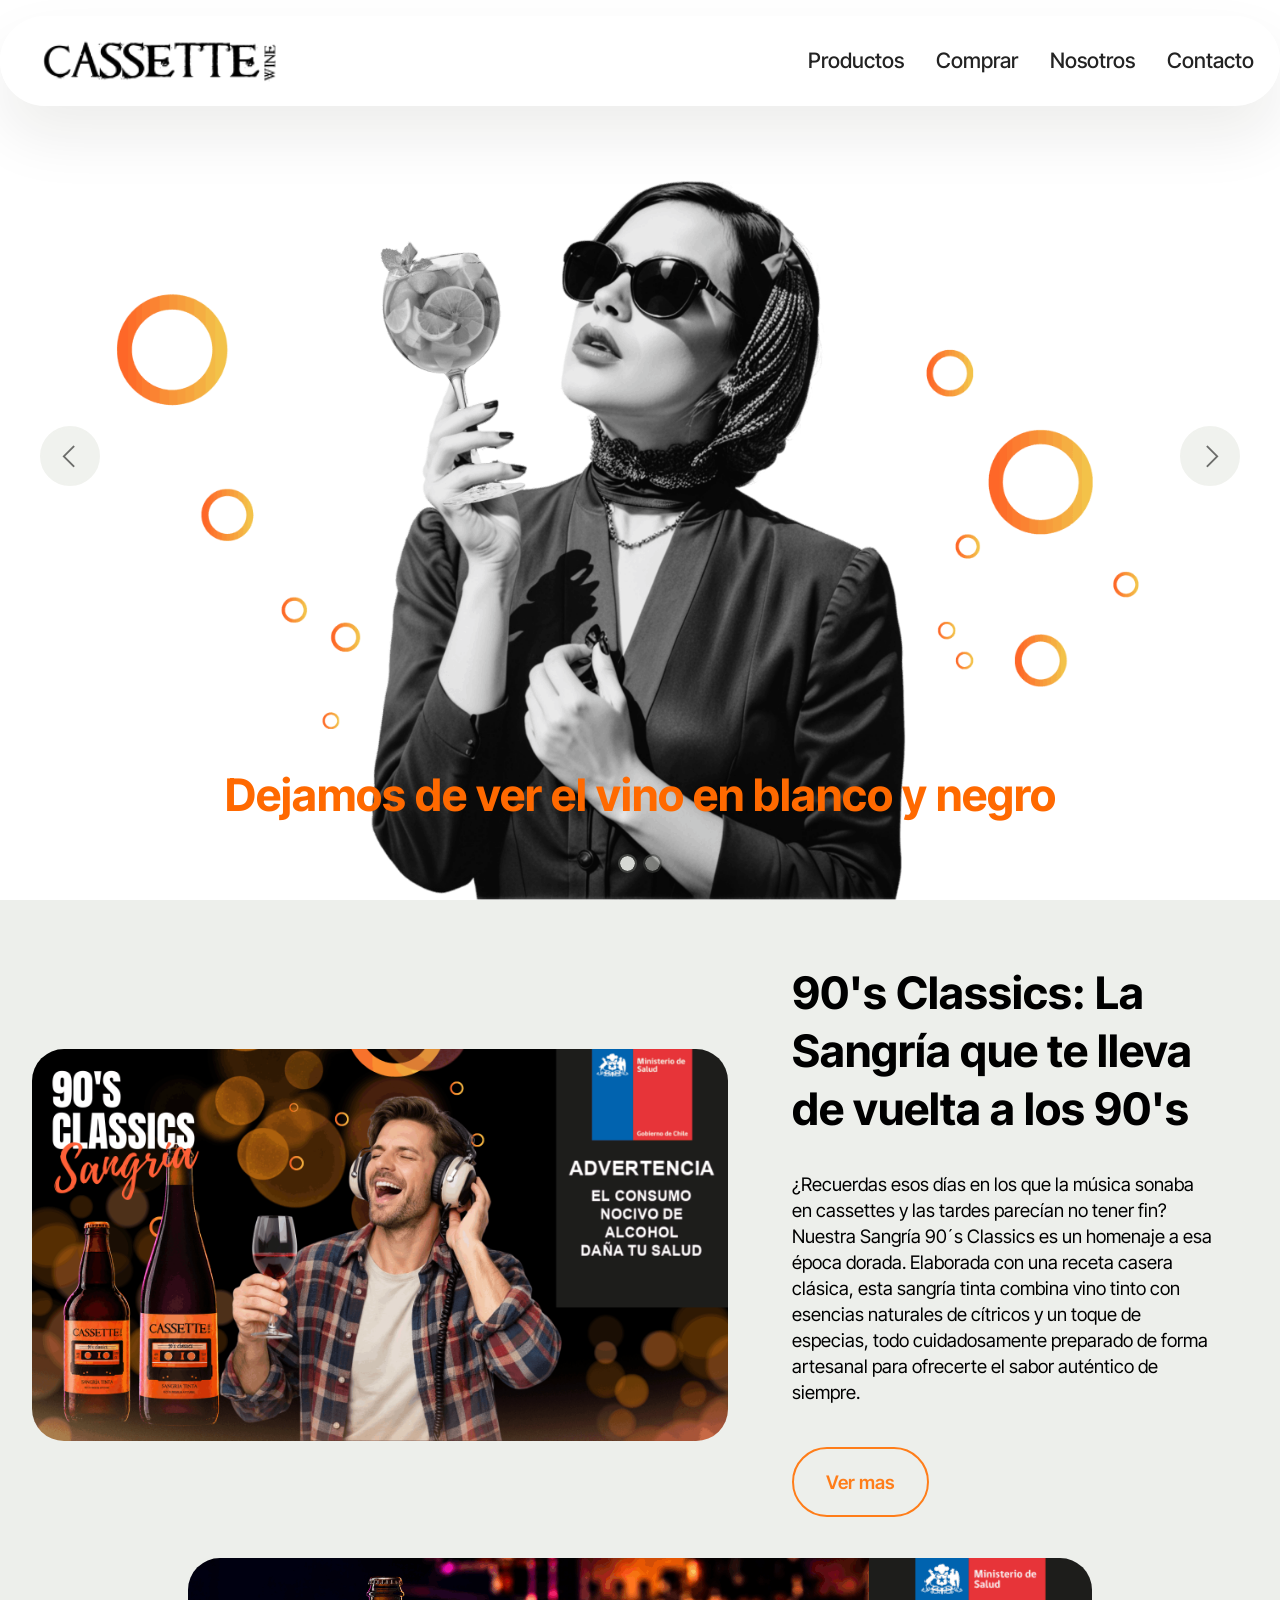
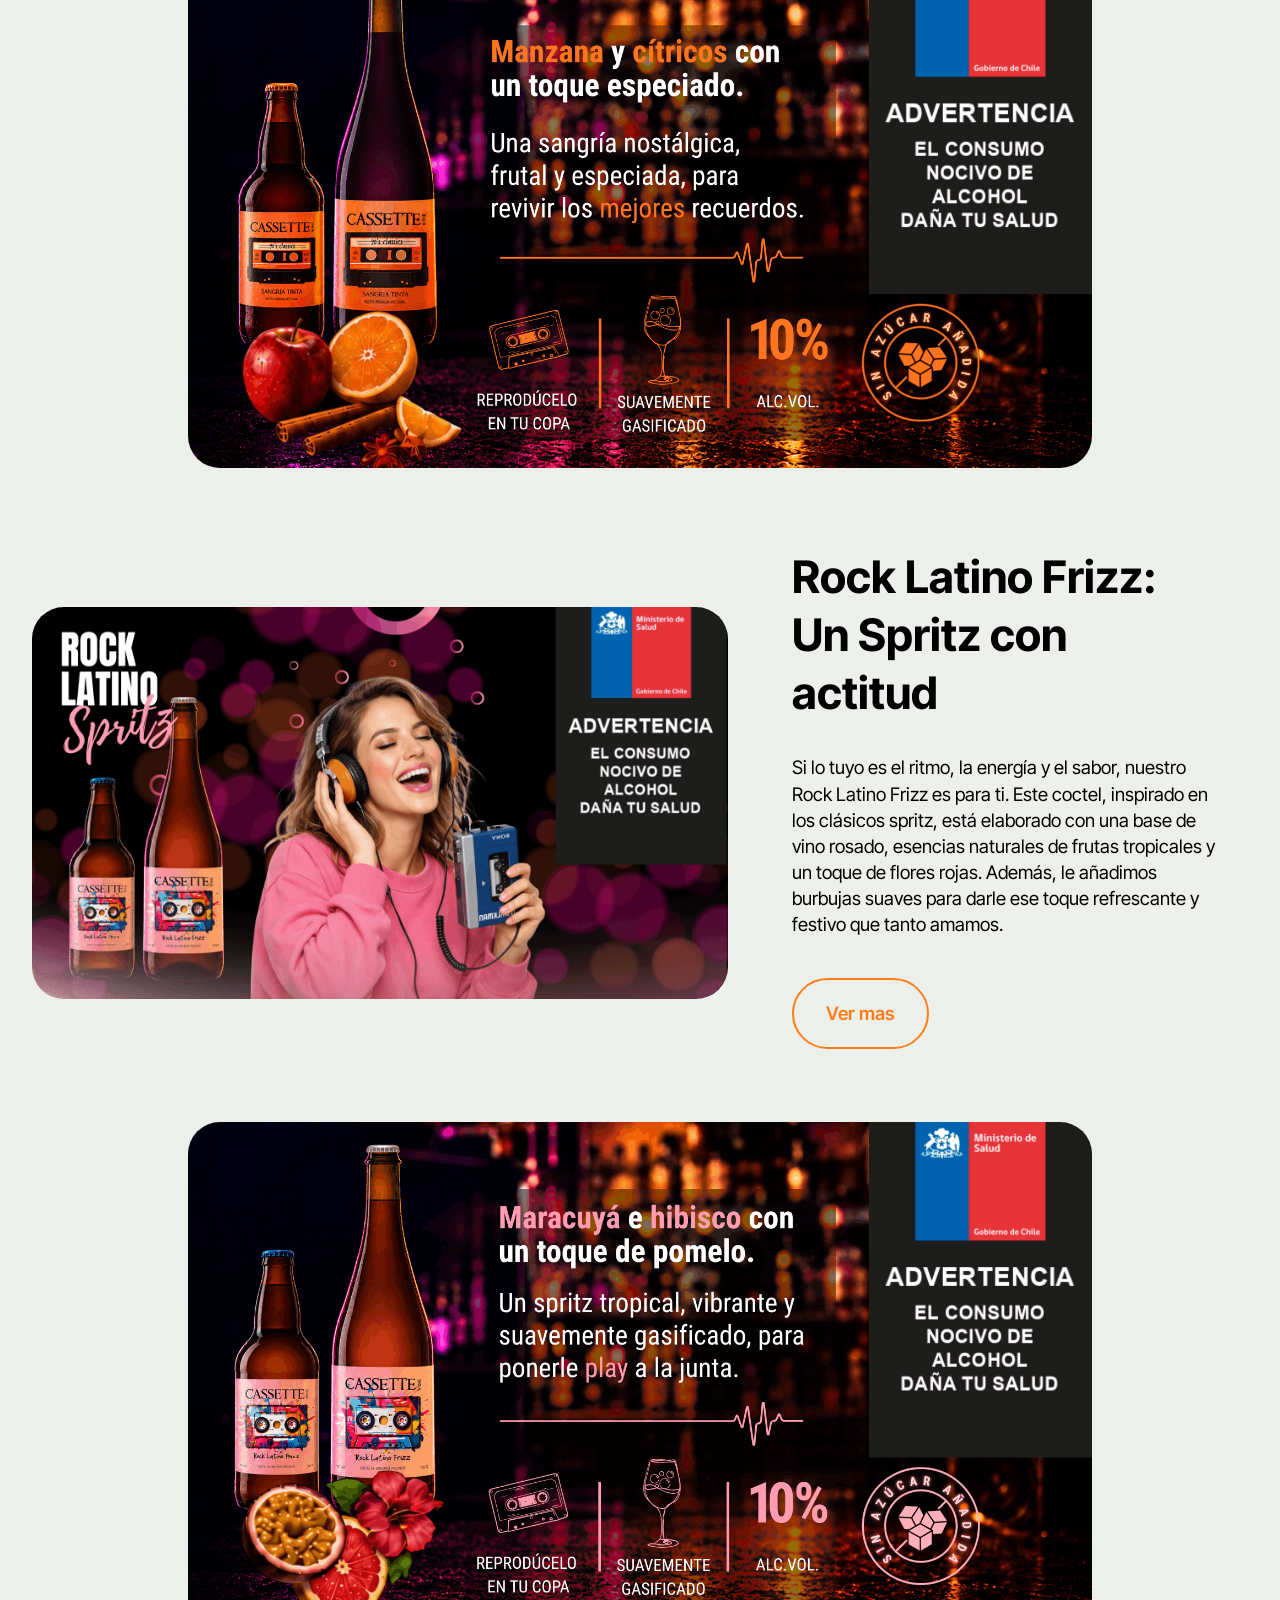
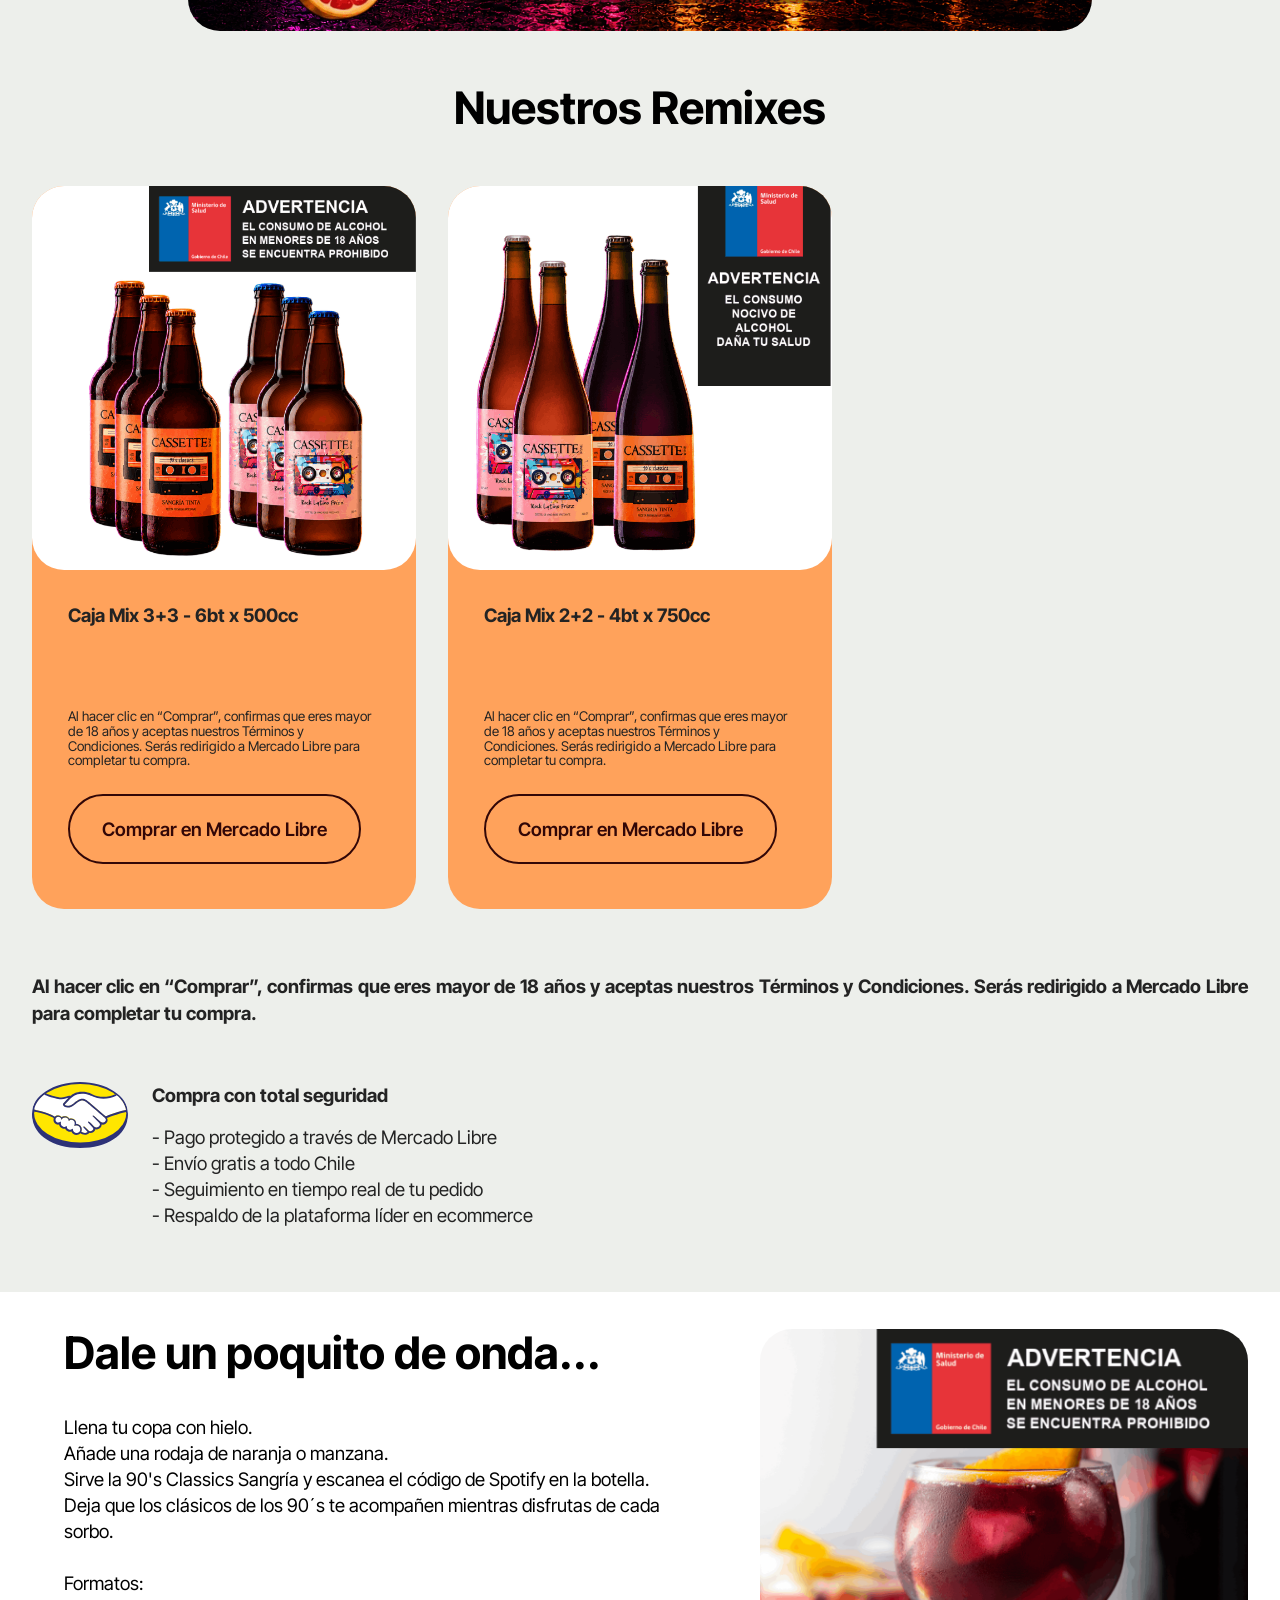
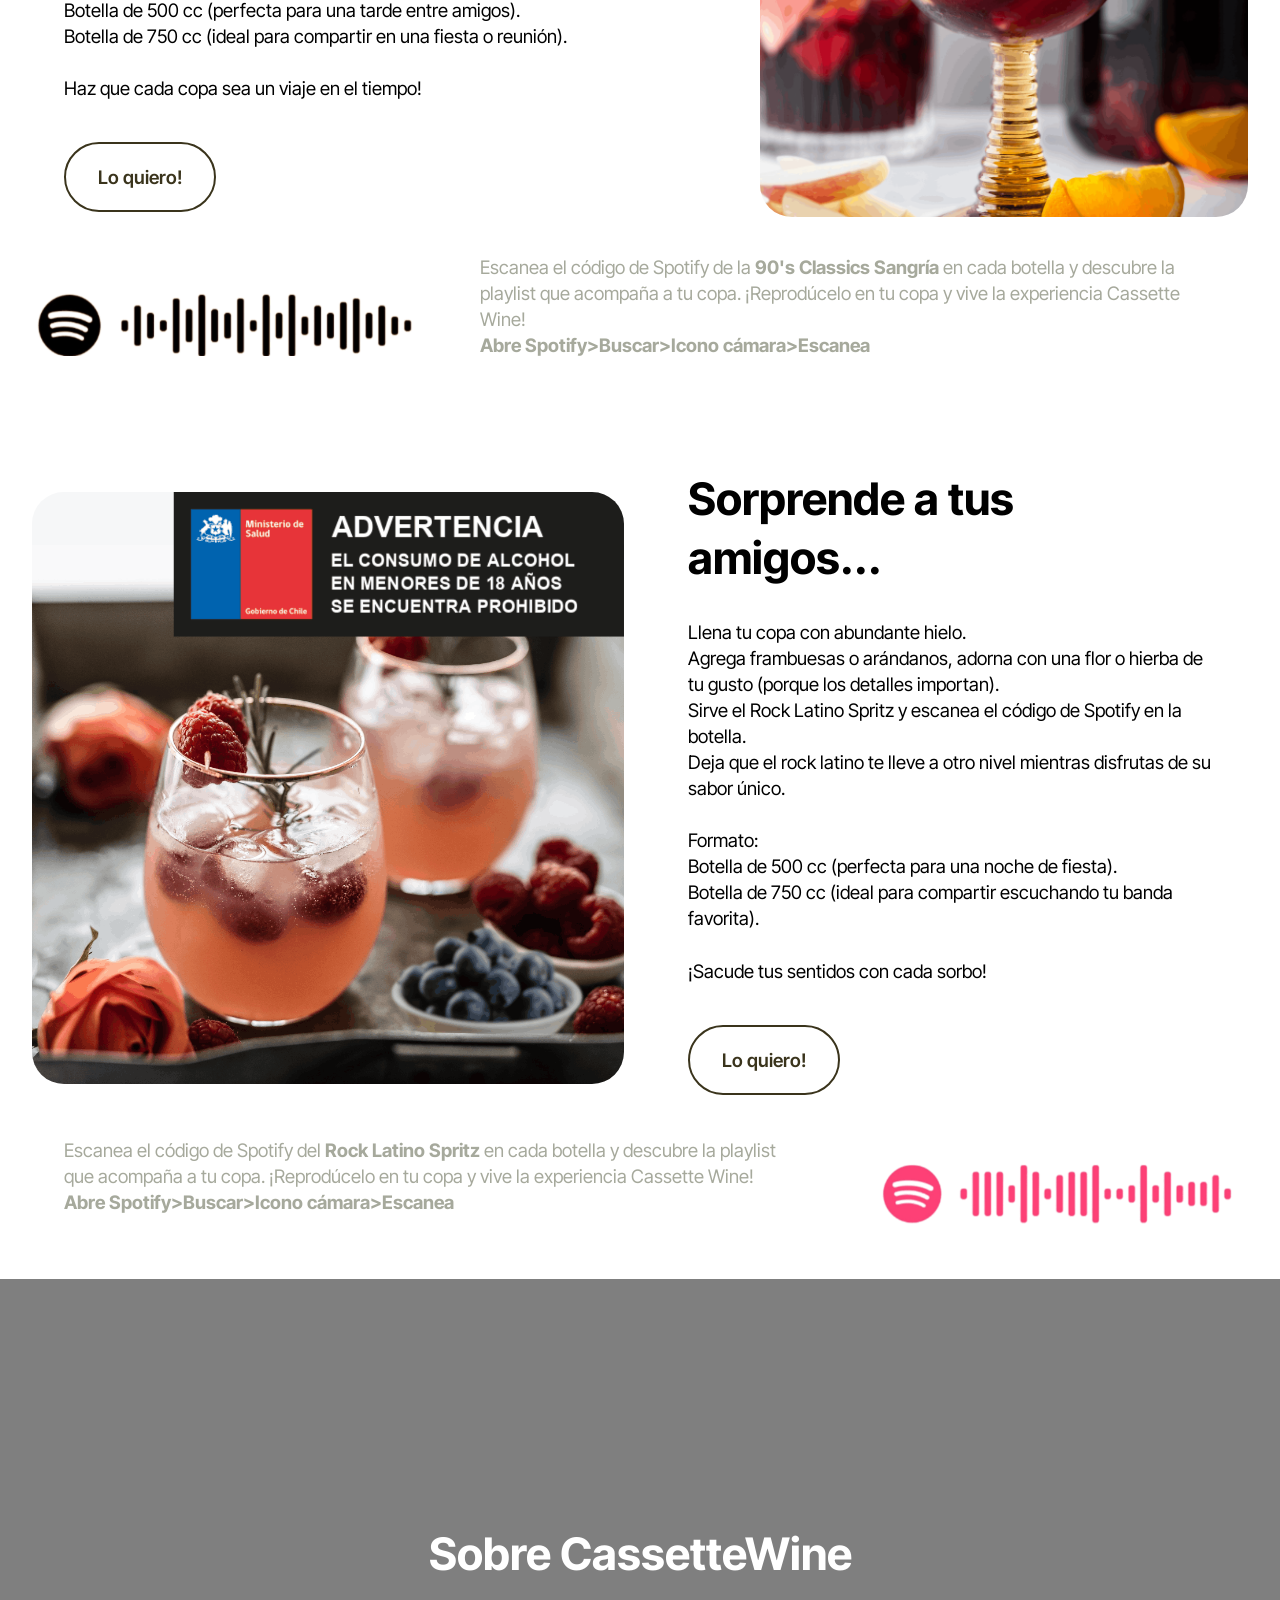
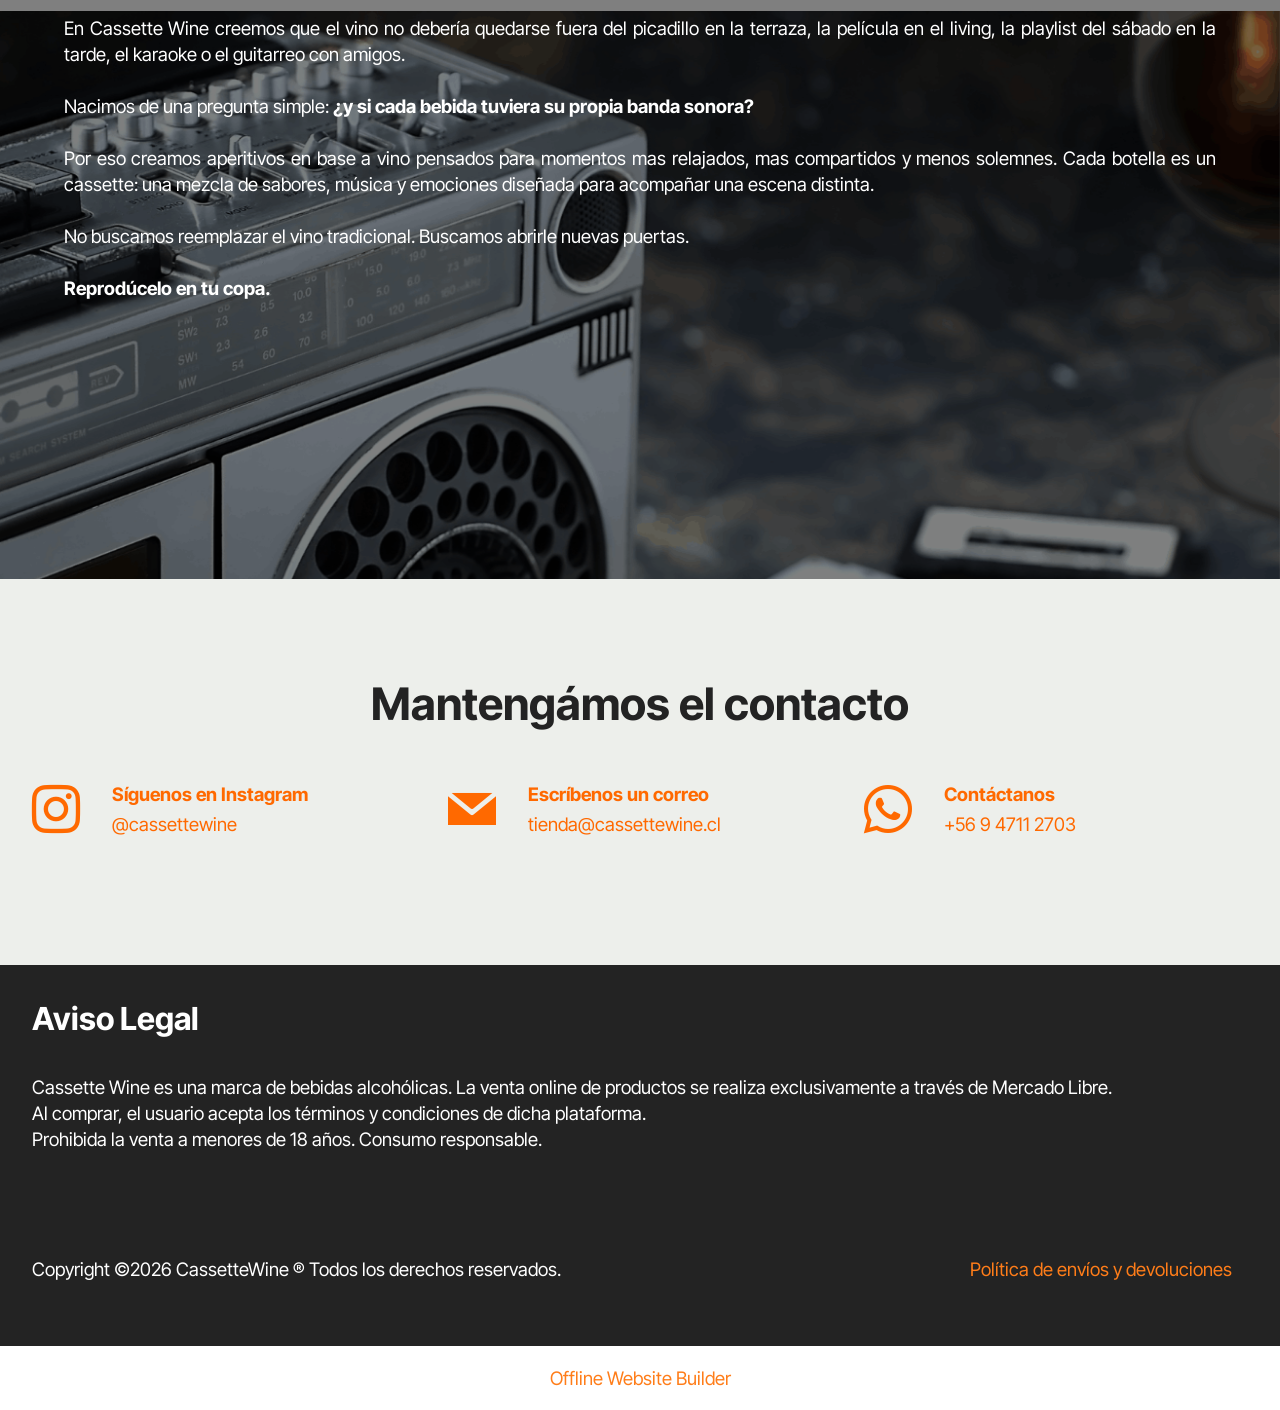
==== commit 564e2c97: "Update 21-09-26 sitio Cassette Wine" ====
--- a/home.html
+++ b/home.html
@@ -19,7 +19,7 @@
   <link rel="stylesheet" href="assets/theme/css/style.css">
   <link rel="preload" href="https://fonts.googleapis.com/css?family=Inter+Tight:100,200,300,400,500,600,700,800,900,100i,200i,300i,400i,500i,600i,700i,800i,900i&display=swap" as="style" onload="this.onload=null;this.rel='stylesheet'">
   <noscript><link rel="stylesheet" href="https://fonts.googleapis.com/css?family=Inter+Tight:100,200,300,400,500,600,700,800,900,100i,200i,300i,400i,500i,600i,700i,800i,900i&display=swap"></noscript>
-  <link rel="preload" as="style" href="assets/mobirise/css/mbr-additional.css?v=9TO8g2"><link rel="stylesheet" href="assets/mobirise/css/mbr-additional.css?v=9TO8g2" type="text/css">
+  <link rel="preload" as="style" href="assets/mobirise/css/mbr-additional.css?v=7NcntD"><link rel="stylesheet" href="assets/mobirise/css/mbr-additional.css?v=7NcntD" type="text/css">
 
   
   
@@ -67,10 +67,10 @@
 
 <section data-bs-version="5.1" class="slider3 cid-vfyaz016Qo mbr-fullscreen" id="slider03-1s">
     
-    <div class="carousel slide" id="vkaLX1RYoi" data-ride="carousel" data-bs-ride="carousel" data-interval="5000" data-bs-interval="5000">
+    <div class="carousel slide" id="vvTc8Bk01Y" data-ride="carousel" data-bs-ride="carousel" data-interval="5000" data-bs-interval="5000">
         <ol class="carousel-indicators">
-            <li data-slide-to="0" data-bs-slide-to="0" class="active" data-target="#vkaLX1RYoi" data-bs-target="#vkaLX1RYoi"></li>
-            <li data-slide-to="1" data-bs-slide-to="1" data-target="#vkaLX1RYoi" data-bs-target="#vkaLX1RYoi"></li>
+            <li data-slide-to="0" data-bs-slide-to="0" class="active" data-target="#vvTc8Bk01Y" data-bs-target="#vvTc8Bk01Y"></li>
+            <li data-slide-to="1" data-bs-slide-to="1" data-target="#vvTc8Bk01Y" data-bs-target="#vvTc8Bk01Y"></li>
             
         </ol>
         <div class="carousel-inner">
@@ -92,18 +92,18 @@
                     <img class="d-block w-100" src="assets/images/color20woman20header-1640x924.png" alt="Mobirise Website Builder">
                     
                     <div class="carousel-caption">
-                        <h2 class="mbr-section-subtitle mbr-fonts-style mb-3 display-1"><strong>Disfruta de nuestros remixes con vino!</strong></h2>
+                        <h2 class="mbr-section-subtitle mbr-fonts-style mb-3 display-2"><strong>Disfruta de nuestros remixes con vino!</strong></h2>
                         
                              
                     </div>
                 </div>
             </div>
         </div>
-        <a class="carousel-control carousel-control-prev" role="button" data-slide="prev" data-bs-slide="prev" href="#vkaLX1RYoi">
+        <a class="carousel-control carousel-control-prev" role="button" data-slide="prev" data-bs-slide="prev" href="#vvTc8Bk01Y">
             <span class="mobi-mbri mobi-mbri-arrow-prev" aria-hidden="true"></span>
             <span class="sr-only visually-hidden">Previous</span>
         </a>
-        <a class="carousel-control carousel-control-next" role="button" data-slide="next" data-bs-slide="next" href="#vkaLX1RYoi">
+        <a class="carousel-control carousel-control-next" role="button" data-slide="next" data-bs-slide="next" href="#vvTc8Bk01Y">
             <span class="mobi-mbri mobi-mbri-arrow-next" aria-hidden="true"></span>
             <span class="sr-only visually-hidden">Next</span>
         </a>
@@ -119,11 +119,11 @@
 	<div class="container-fluid">
 		<div class="row justify-content-center">
 			<div class="col-12 col-md-12 col-lg-7 image-wrapper">
-				<img class="w-100" src="assets/images/sangria-presentacion-final-1640x924.png" alt="Mobirise Website Builder">
+				<img class="w-100" src="assets/images/sangria20pagina-1640x924.png" alt="Mobirise Website Builder">
 			</div>
 			<div class="col-12 col-md-12 col-lg">
 				<div class="text-wrapper align-left">
-					<h1 class="mbr-section-title mbr-fonts-style mb-4 display-2"><strong>90's Classics: La Sangría que te lleva de vuelta a los 90's</strong></h1>
+					<h1 class="mbr-section-title mbr-fonts-style mb-4 display-2"><strong>90's Classics: La Sangría que te lleva de vuelta a los 90's&nbsp;</strong></h1>
 					<p class="mbr-text align-left mbr-fonts-style mb-4 display-7">
 					¿Recuerdas esos días en los que la música sonaba en cassettes y las tardes parecían no tener fin? Nuestra Sangría 90´s Classics es un homenaje a esa época dorada. Elaborada con una receta casera clásica, esta sangría tinta combina vino tinto con esencias naturales de cítricos y un toque de especias, todo cuidadosamente preparado de forma artesanal para ofrecerte el sabor auténtico de siempre.
 					</p>
@@ -134,6 +134,25 @@
 	</div>
 </section>
 
+<section data-bs-version="5.1" class="image3 cid-vvmHohwo3w" id="image03-3p">
+  
+
+  
+  
+
+  <div class="container-fluid">
+    <div class="row justify-content-center">
+      <div class="col-12 col-lg-9">
+        
+        
+        <div class="image-wrapper">
+          <img class="w-100" src="assets/images/9-1640x924.png" alt="Mobirise Website Builder">
+        </div>
+      </div>
+    </div>
+  </div>
+</section>
+
 <section data-bs-version="5.1" class="start article4 cid-vg4HjPNAws" id="article04-2z">
 	
 
@@ -143,7 +162,7 @@
 	<div class="container-fluid">
 		<div class="row justify-content-center">
 			<div class="col-12 col-md-12 col-lg-7 image-wrapper">
-				<img class="w-100" src="assets/images/rock-latino-presentacion-final-1640x924.png" alt="Mobirise Website Builder">
+				<img class="w-100" src="assets/images/rl20pagina-1640x924.png" alt="Mobirise Website Builder">
 			</div>
 			<div class="col-12 col-md-12 col-lg">
 				<div class="text-wrapper align-left">
@@ -156,6 +175,25 @@
 			</div>
 		</div>
 	</div>
+</section>
+
+<section data-bs-version="5.1" class="image3 cid-vvmIh954Jt" id="image03-3q">
+  
+
+  
+  
+
+  <div class="container-fluid">
+    <div class="row justify-content-center">
+      <div class="col-12 col-lg-9">
+        
+        
+        <div class="image-wrapper">
+          <img class="w-100" src="assets/images/10-1640x924.png" alt="Mobirise Website Builder">
+        </div>
+      </div>
+    </div>
+  </div>
 </section>
 
 <section data-bs-version="5.1" class="pricing02 cid-vfY5Qz5x9h" id="pricing02-2b">
@@ -173,100 +211,32 @@
       </div>
     </div>
     <div class="row">
-      <div class="item features-image col-12 col-md-6 col-lg-3">
+      
+      
+      <div class="item features-image col-12 col-md-6 col-lg-4 active">
         <div class="item-wrapper">
           <div class="item-img">
-            <img src="assets/images/6bt-sangria-solo-596x596.png" alt="Mobirise Website Builder" data-slide-to="0" data-bs-slide-to="0">
+            <img src="assets/images/mix20500cc-690x690.png" alt="Mobirise Website Builder" data-slide-to="2" data-bs-slide-to="2">
           </div>
           <div class="item-content">
-            <h5 class="item-title mbr-fonts-style display-7">
-              <strong>Sangría 90's classics&nbsp; 6x500cc</strong></h5>
-            <h6 class="item-subtitle mbr-fonts-style display-7">
-              $31.500<br></h6>
-            <p class="mbr-text mbr-fonts-style display-1"><br><br><br><br><br>Al hacer clic en “Comprar”, confirmas que eres mayor de 18 años y aceptas nuestros Términos y Condiciones. Serás redirigido a Mercado Libre para completar tu compra.<br></p>
-            <div class="mbr-section-btn item-footer"><a href="https://articulo.mercadolibre.cl/MLC-1847750165-coctel-de-vino-rock-latino-frizz-500cc-x-6-und-_JM" class="btn item-btn btn-primary-outline display-7">Comprar en Mercado Libre<br></a></div>
+            <h5 class="item-title mbr-fonts-style display-7"><strong>Caja Mix 3+3 - 6bt x 500cc</strong></h5>
+            
+            <p class="mbr-text mbr-fonts-style display-1"><br><br><br><br><br>Al hacer clic en “Comprar”, confirmas que eres mayor de 18 años y aceptas nuestros Términos y Condiciones. Serás redirigido a Mercado Libre para completar tu compra.<br>
+            </p>
+            <div class="mbr-section-btn item-footer"><a href="https://www.mercadolibre.cl/coctel-de-vino--aperitivo--cassette-wine-6bt-x-500cc/up/MLCU3775017714" class="btn item-btn btn-info-outline display-7">Comprar en Mercado Libre</a></div>
           </div>
-
-        </div>
-      </div>
-      <div class="item features-image col-12 col-md-6 col-lg-3">
+        </div>
+      </div><div class="item features-image col-12 col-md-6 col-lg-4">
         <div class="item-wrapper">
           <div class="item-img">
-            <img src="assets/images/6bt-rlatino-solo-596x596.png" alt="Mobirise Website Builder" data-slide-to="1" data-bs-slide-to="1">
+            <img src="assets/images/mix20750cc-690x690.png" alt="Mobirise Website Builder" data-slide-to="5" data-bs-slide-to="5">
           </div>
           <div class="item-content">
-            <h5 class="item-title mbr-fonts-style display-7">
-              <strong>Cóctel de vino Rock Latino Frizz 6x500cc</strong></h5>
-            <h6 class="item-subtitle mbr-fonts-style display-7">
-              $31.500</h6>
-            <p class="mbr-text mbr-fonts-style display-1"><br><br><br><br><br>Al hacer clic en “Comprar”, confirmas que eres mayor de 18 años y aceptas nuestros Términos y Condiciones. Serás redirigido a Mercado Libre para completar tu compra.<br></p>
-            <div class="mbr-section-btn item-footer"><a href="" class="btn item-btn btn-primary-outline display-7">Comprar en Mercado Libre</a></div>
-          </div>
-        </div>
-      </div>
-      <div class="item features-image col-12 col-md-6 col-lg-3">
-        <div class="item-wrapper">
-          <div class="item-img">
-            <img src="assets/images/6bt-pack-compilado-596x596.png" alt="Mobirise Website Builder" data-slide-to="2" data-bs-slide-to="2">
-          </div>
-          <div class="item-content">
-            <h5 class="item-title mbr-fonts-style display-7"><strong>Pack Compilado 6x500cc</strong></h5>
-            <h6 class="item-subtitle mbr-fonts-style display-7">
-              $31.500</h6>
+            <h5 class="item-title mbr-fonts-style display-7"><strong>Caja Mix 2+2 - 4bt x 750cc</strong></h5>
+            
             <p class="mbr-text mbr-fonts-style display-1"><br><br><br><br><br>Al hacer clic en “Comprar”, confirmas que eres mayor de 18 años y aceptas nuestros Términos y Condiciones. Serás redirigido a Mercado Libre para completar tu compra.<br>
             </p>
-            <div class="mbr-section-btn item-footer"><a href="" class="btn item-btn btn-primary-outline display-7">Comprar en Mercado Libre</a></div>
-          </div>
-        </div>
-      </div><div class="item features-image col-12 col-md-6 col-lg-3">
-        <div class="item-wrapper">
-          <div class="item-img">
-            <img src="assets/images/4bt-solo-sangria-596x596.png" alt="Mobirise Website Builder" data-slide-to="3" data-bs-slide-to="3">
-          </div>
-          <div class="item-content">
-            <h5 class="item-title mbr-fonts-style display-7"><strong>Sangría 90's classics 4x750cc</strong></h5>
-            <h6 class="item-subtitle mbr-fonts-style display-7">
-              $10.00
-            </h6>
-            <p class="mbr-text mbr-fonts-style display-7">Caja de 4 unidades
-<br>Botella 750 cc<br>
-            </p>
-            <div class="mbr-section-btn item-footer"><a href="" class="btn item-btn btn-primary-outline display-7">Comprar en Mercado Libre</a></div>
-          </div>
-        </div>
-      </div><div class="item features-image col-12 col-md-6 col-lg-3">
-        <div class="item-wrapper">
-          <div class="item-img">
-            <img src="assets/images/4-bt-solo-rl-596x596.png" alt="Mobirise Website Builder" data-slide-to="4" data-bs-slide-to="4">
-          </div>
-          <div class="item-content">
-            <h5 class="item-title mbr-fonts-style display-7"><strong>Cóctel de vino Rock Latino Frizz 4</strong></h5>
-            <h6 class="item-subtitle mbr-fonts-style display-7">
-              $10.00
-            </h6>
-            <p class="mbr-text mbr-fonts-style display-7">Caja de 4 unidades
-<br>Botella 750 cc<br>
-            </p>
-            <div class="mbr-section-btn item-footer"><a href="" class="btn item-btn btn-primary-outline display-7">Comprar en Mercado Libre</a></div>
-          </div>
-        </div>
-      </div><div class="item features-image col-12 col-md-6 col-lg-3">
-        <div class="item-wrapper">
-          <div class="item-img">
-            <img src="assets/images/4-bt-pack-grandes-exitos-596x596.png" alt="Mobirise Website Builder" data-slide-to="5" data-bs-slide-to="5">
-          </div>
-          <div class="item-content">
-            <h5 class="item-title mbr-fonts-style display-7">
-              <strong>Pack Grandes Éxitos</strong></h5>
-            <h6 class="item-subtitle mbr-fonts-style display-7">
-              $10.00
-            </h6>
-            <p class="mbr-text mbr-fonts-style display-7">Caja de 4 unidades.           
-<br>2 Sangrías 90's classics 
-<br>2 Rock Latino Frizz
-<br>Botella 750 cc<br>
-            </p>
-            <div class="mbr-section-btn item-footer"><a href="" class="btn item-btn btn-primary-outline display-7">Comprar en Mercado Libre</a></div>
+            <div class="mbr-section-btn item-footer"><a href="https://www.mercadolibre.cl/coctel-de-vino--aperitivo--cassette-wine-4bt-x-750cc/up/MLCU5212271480" class="btn item-btn btn-info-outline display-7">Comprar en Mercado Libre</a></div>
           </div>
         </div>
       </div>
@@ -336,7 +306,7 @@
 	<div class="container">
 		<div class="row justify-content-center">
 			<div class="col-12 col-md-12 col-lg-5 image-wrapper">
-				<img class="w-100" src="assets/images/preparacion-sangria-1024x1024.png" alt="Mobirise Website Builder">
+				<img class="w-100" src="assets/images/preparacion20sangria20adv-1024x1024.png" alt="Mobirise Website Builder">
 			</div>
 			<div class="col-12 col-md-12 col-lg">
 				<div class="text-wrapper align-left">
@@ -344,12 +314,12 @@
 						<strong>Dale un poquito de onda...</strong></h1>
 					<p class="mbr-text mbr-fonts-style mb-4 display-7">Llena tu copa con hielo. 
 <br>Añade una rodaja de naranja o manzana. 
-<br>Sirve la Sangría 90's Classics y escanea el código de Spotify en la botella. 
+<br>Sirve la 90's Classics Sangría y escanea el código de Spotify en la botella. 
 <br>Deja que los clásicos de los 90´s te acompañen mientras disfrutas de cada sorbo.
 <br>  
 <br>Formatos: 
-<br>Botella de 500cc (perfecta para una tarde entre amigos). 
-<br>Botella de 750cc (ideal para compartir en una fiesta o reunión). 
+<br>Botella de 500 cc (perfecta para una tarde entre amigos). 
+<br>Botella de 750 cc (ideal para compartir en una fiesta o reunión). 
 <br>
 <br>Haz que cada copa sea un viaje en el tiempo!</p>
 					<div class="mbr-section-btn mt-3"><a class="btn btn-lg btn-success-outline display-7" href="home.html#pricing02-2b">Lo quiero!</a></div>
@@ -374,7 +344,7 @@
 				<div class="text-wrapper align-left">
 					
 					<p class="mbr-text align-left mbr-fonts-style mb-4 display-7">
-					Escanea el código de Spotify de la <strong>sangría</strong>&nbsp;<strong>90's classics </strong>en cada botella y descubre la playlist que acompaña a tu copa. ¡Reprodúcelo en tu copa y vive la experiencia Cassette Wine!<br><strong>Abre Spotify&gt;Buscar&gt;Icono cámara&gt;Escanea</strong><br>
+					Escanea el código de Spotify de la <strong>90's Classics Sangría&nbsp;</strong>en cada botella y descubre la playlist que acompaña a tu copa. ¡Reprodúcelo en tu copa y vive la experiencia Cassette Wine!<br><strong>Abre Spotify&gt;Buscar&gt;Icono cámara&gt;Escanea</strong><br>
 					</p>
 					
 				</div>
@@ -392,7 +362,7 @@
 	<div class="container">
 		<div class="row justify-content-center">
 			<div class="col-12 col-md-12 col-lg-6 image-wrapper">
-				<img class="w-100" src="assets/images/prrlatino-1024x1024.png" alt="Mobirise Website Builder">
+				<img class="w-100" src="assets/images/preparacion20rlatino20adv-1024x1024.png" alt="Mobirise Website Builder">
 			</div>
 			<div class="col-12 col-md-12 col-lg">
 				<div class="text-wrapper align-left">
@@ -400,12 +370,12 @@
 						<strong>Sorprende a tus amigos...</strong></h1>
 					<p class="mbr-text align-left mbr-fonts-style mb-4 display-7">Llena tu copa con abundante hielo. 
 <br>Agrega frambuesas o arándanos, adorna con una flor o hierba de tu gusto (porque los detalles importan). 
-<br>Sirve el Rock Latino Frizz y escanea el código de Spotify en la botella. 
+<br>Sirve el Rock Latino Spritz y escanea el código de Spotify en la botella. 
 <br>Deja que el rock latino te lleve a otro nivel mientras disfrutas de su sabor único. 
 <br>
 <br>Formato: 
-<br>Botella de 500cc (perfecta para una noche de fiesta). 
-<br>Botella de 750cc (ideal para compartir escuchando tu banda favorita). 
+<br>Botella de 500 cc (perfecta para una noche de fiesta). 
+<br>Botella de 750 cc (ideal para compartir escuchando tu banda favorita). 
 <br>
 <br>¡Sacude tus sentidos con cada sorbo!</p>
 					<div class="mbr-section-btn align-left mt-3"><a class="btn btn-success-outline display-7" href="home.html#pricing02-2b">Lo quiero!</a></div>
@@ -430,7 +400,7 @@
 				<div class="text-wrapper align-left">
 					
 					<p class="mbr-text align-left mbr-fonts-style mb-4 display-7">
-					Escanea el código de Spotify del <strong>Rock Latino Frizz</strong> en cada botella y descubre la playlist que acompaña a tu copa. ¡Reprodúcelo en tu copa y vive la experiencia Cassette Wine!<br><strong>Abre Spotify&gt;Buscar&gt;Icono cámara&gt;Escanea</strong><br>
+					Escanea el código de Spotify del <strong>Rock Latino Spritz</strong> en cada botella y descubre la playlist que acompaña a tu copa. ¡Reprodúcelo en tu copa y vive la experiencia Cassette Wine!<br><strong>Abre Spotify&gt;Buscar&gt;Icono cámara&gt;Escanea</strong><br>
 					</p>
 					
 				</div>
@@ -445,13 +415,11 @@
   <div class="container">
     <div class="row">
       <div class="content-wrap col-12 col-md-12">
-        <h1 class="mbr-section-title mbr-fonts-style mbr-white mb-4 display-2"><strong>Nosotros</strong></h1>
+        <h1 class="mbr-section-title mbr-fonts-style mbr-white mb-4 display-2"><strong>Sobre CassetteWine</strong></h1>
         
-        <p class="mbr-fonts-style mbr-text mbr-white mb-4 display-7">En Cassette Wine, somos tres apasionados del vino  que decidimos romper la monotonía y derribar las barreras que alejan a las personas del vino. El mundo del vino puede parecer complicado para muchos y quisimos cambiar eso.   
-<br>
-<br>Todo comenzó compartiendo una botella de vino, una playlist de jazz y una tarde que no olvidaremos jamás. La música sonaba de fondo, suave y elegante, como si fuera parte del vino que estábamos disfrutando. Pero algo nos llamó la atención: ¿por qué habíamos elegido esa playlist de jazz? ¿Y por qué esa música parecía encajar tan bien con el vino que estábamos bebiendo?  Fue entonces cuando surgió la pregunta que encendió la chispa: ¿Acaso hay una música para cada bebida, para cada trago, para cada vino? Esa tarde, mientras el sol se ponía y las botellas se vaciaban, empezamos a reflexionar. Jugamos con las infinitas variables: ¿y si estamos en el patio escuchando reggae? ¿O en la terraza con rock de fondo? ¿O en la playa con un poco de rap? Y es que para cada momento, hay una bebida que lo acompaña. Pero nuestra querida botella de vino empezaba a quedarse fuera de esas nuevas experiencias.   
-<br>
-<br>¿Por qué el vino no podía ser parte de esos momentos más relajados, más informales? ¿Por qué tenía que ser siempre elegante, formal o siempre "para ocasiones especiales"? Creemos que el vino, como la música, tiene el poder de conectar personas, de crear atmósferas y de despertar emociones. Entonces, ¿por qué no hacer un vino que fuera tan versátil como una exquisita cerveza artesanal?  Nos pusimos manos a la obra, con la misión de crear algo que invitara a todos a disfrutar del vino de una manera fresca y sin tantos rollos... Queríamos que cada botella fuera como un cassette grabado en casa: una mezcla perfecta de sabores y sonidos, una invitación a vivir la experiencia del momento sin complejos... asi nació CassetteWine.&nbsp;&nbsp;</p>
+        <p class="mbr-fonts-style mbr-text mbr-white mb-4 display-7">En Cassette Wine creemos que el vino no debería quedarse fuera del picadillo en la terraza, la película en el living, la playlist del sábado en la tarde, el karaoke o el guitarreo con amigos.<br>
+<br>Nacimos de una pregunta simple:<strong> ¿y si cada bebida tuviera su propia banda sonora?</strong><br>
+<br>Por eso creamos aperitivos en base a vino pensados para momentos mas relajados, mas compartidos y menos solemnes. Cada botella es un cassette: una mezcla de sabores, música y emociones diseñada para acompañar una escena distinta.<br><br>No buscamos reemplazar el vino tradicional. Buscamos abrirle nuevas puertas.<br><br><strong>Reprodúcelo en tu copa.</strong></p>
         
       </div>
     </div>
@@ -552,7 +520,7 @@
             </div>
         </div>
     </div>
-</section><section class="display-7" style="padding: 0;align-items: center;justify-content: center;flex-wrap: wrap;    align-content: center;display: flex;position: relative;height: 4rem;"><a href="https://mobiri.se/" style="flex: 1 1;height: 4rem;position: absolute;width: 100%;z-index: 1;"><img alt="" style="height: 4rem;" src="[data-uri]"></a><p style="margin: 0;text-align: center;" class="display-7">&#8204;</p><a style="z-index:1" href="https://mobirise.com/builder/no-code-website-builder.html">No Code Website Builder</a></section><script src="assets/bootstrap/js/bootstrap.bundle.min.js"></script>  <script src="assets/parallax/jarallax.js"></script>  <script src="assets/smoothscroll/smooth-scroll.js"></script>  <script src="assets/ytplayer/index.js"></script>  <script src="assets/dropdown/js/navbar-dropdown.js"></script>  <script src="assets/theme/js/script.js"></script>  
+</section><section class="display-7" style="padding: 0;align-items: center;justify-content: center;flex-wrap: wrap;    align-content: center;display: flex;position: relative;height: 4rem;"><a href="https://mobiri.se/" style="flex: 1 1;height: 4rem;position: absolute;width: 100%;z-index: 1;"><img alt="" style="height: 4rem;" src="[data-uri]"></a><p style="margin: 0;text-align: center;" class="display-7">&#8204;</p><a style="z-index:1" href="https://mobirise.com/offline-website-builder.html">Offline Website Builder</a></section><script src="assets/bootstrap/js/bootstrap.bundle.min.js"></script>  <script src="assets/parallax/jarallax.js"></script>  <script src="assets/smoothscroll/smooth-scroll.js"></script>  <script src="assets/ytplayer/index.js"></script>  <script src="assets/dropdown/js/navbar-dropdown.js"></script>  <script src="assets/theme/js/script.js"></script>  
   
   
 </body>
--- a/assets/mobirise/css/mbr-additional.css
+++ b/assets/mobirise/css/mbr-additional.css
@@ -1340,7 +1340,7 @@
   }
 }
 .cid-vfyaz016Qo {
-  background-color: #edefeb;
+  background-color: #ffffff;
   padding-top: 0;
   padding-bottom: 0;
 }
@@ -1504,6 +1504,26 @@
 .cid-vg4C4VsXJa .mbr-section-btn {
   color: #000000;
 }
+.cid-vvmHohwo3w {
+  padding-top: 0rem;
+  padding-bottom: 3rem;
+  background-color: #edefeb;
+}
+.cid-vvmHohwo3w .mbr-fallback-image.disabled {
+  display: none;
+}
+.cid-vvmHohwo3w .mbr-fallback-image {
+  display: block;
+  background-size: cover;
+  background-position: center center;
+  width: 100%;
+  height: 100%;
+  position: absolute;
+  top: 0;
+}
+.cid-vvmHohwo3w .row {
+  flex-direction: row-reverse;
+}
 .cid-vg4HjPNAws {
   padding-top: 2rem;
   padding-bottom: 4rem;
@@ -1527,9 +1547,6 @@
   }
 }
 .cid-vg4HjPNAws .row {
-  flex-direction: row-reverse;
-}
-.cid-vg4HjPNAws .row {
   align-items: center;
 }
 @media (max-width: 991px) {
@@ -1548,6 +1565,26 @@
 .cid-vg4HjPNAws .mbr-text,
 .cid-vg4HjPNAws .mbr-section-btn {
   color: #000000;
+}
+.cid-vvmIh954Jt {
+  padding-top: 0rem;
+  padding-bottom: 2rem;
+  background-color: #edefeb;
+}
+.cid-vvmIh954Jt .mbr-fallback-image.disabled {
+  display: none;
+}
+.cid-vvmIh954Jt .mbr-fallback-image {
+  display: block;
+  background-size: cover;
+  background-position: center center;
+  width: 100%;
+  height: 100%;
+  position: absolute;
+  top: 0;
+}
+.cid-vvmIh954Jt .row {
+  flex-direction: row-reverse;
 }
 .cid-vfY5Qz5x9h {
   padding-top: 1rem;
@@ -1557,9 +1594,6 @@
 .cid-vfY5Qz5x9h img,
 .cid-vfY5Qz5x9h .item-img {
   width: 100%;
-  height: 100%;
-  height: 300px;
-  object-fit: cover;
 }
 .cid-vfY5Qz5x9h .item:focus,
 .cid-vfY5Qz5x9h span:focus {
@@ -1596,7 +1630,7 @@
 }
 .cid-vfY5Qz5x9h .item-wrapper {
   position: relative;
-  background: #ffffff;
+  background: #ffa25b;
   height: 100%;
   display: flex;
   flex-flow: column nowrap;
@@ -1892,7 +1926,7 @@
 }
 .cid-vfQ0f0BdYq .mbr-text,
 .cid-vfQ0f0BdYq .mbr-section-btn {
-  text-align: center;
+  text-align: justify;
 }
 .cid-vfZ33bPv0V {
   padding-top: 6rem;
@@ -2022,7 +2056,7 @@
 .cid-vfXFKsqBNE {
   padding-top: 4rem;
   padding-bottom: 0rem;
-  background-image: url("../../../assets/images/mbr-1920x1056.jpg");
+  background-color: #000000;
 }
 .cid-vfXFKsqBNE .mbr-fallback-image.disabled {
   display: none;
--- a/assets/mobirise/css/mbr-additional.css
+++ b/assets/mobirise/css/mbr-additional.css
@@ -1340,7 +1340,7 @@
   }
 }
 .cid-vfyaz016Qo {
-  background-color: #edefeb;
+  background-color: #ffffff;
   padding-top: 0;
   padding-bottom: 0;
 }
@@ -1504,6 +1504,26 @@
 .cid-vg4C4VsXJa .mbr-section-btn {
   color: #000000;
 }
+.cid-vvmHohwo3w {
+  padding-top: 0rem;
+  padding-bottom: 3rem;
+  background-color: #edefeb;
+}
+.cid-vvmHohwo3w .mbr-fallback-image.disabled {
+  display: none;
+}
+.cid-vvmHohwo3w .mbr-fallback-image {
+  display: block;
+  background-size: cover;
+  background-position: center center;
+  width: 100%;
+  height: 100%;
+  position: absolute;
+  top: 0;
+}
+.cid-vvmHohwo3w .row {
+  flex-direction: row-reverse;
+}
 .cid-vg4HjPNAws {
   padding-top: 2rem;
   padding-bottom: 4rem;
@@ -1527,9 +1547,6 @@
   }
 }
 .cid-vg4HjPNAws .row {
-  flex-direction: row-reverse;
-}
-.cid-vg4HjPNAws .row {
   align-items: center;
 }
 @media (max-width: 991px) {
@@ -1548,6 +1565,26 @@
 .cid-vg4HjPNAws .mbr-text,
 .cid-vg4HjPNAws .mbr-section-btn {
   color: #000000;
+}
+.cid-vvmIh954Jt {
+  padding-top: 0rem;
+  padding-bottom: 2rem;
+  background-color: #edefeb;
+}
+.cid-vvmIh954Jt .mbr-fallback-image.disabled {
+  display: none;
+}
+.cid-vvmIh954Jt .mbr-fallback-image {
+  display: block;
+  background-size: cover;
+  background-position: center center;
+  width: 100%;
+  height: 100%;
+  position: absolute;
+  top: 0;
+}
+.cid-vvmIh954Jt .row {
+  flex-direction: row-reverse;
 }
 .cid-vfY5Qz5x9h {
   padding-top: 1rem;
@@ -1557,9 +1594,6 @@
 .cid-vfY5Qz5x9h img,
 .cid-vfY5Qz5x9h .item-img {
   width: 100%;
-  height: 100%;
-  height: 300px;
-  object-fit: cover;
 }
 .cid-vfY5Qz5x9h .item:focus,
 .cid-vfY5Qz5x9h span:focus {
@@ -1596,7 +1630,7 @@
 }
 .cid-vfY5Qz5x9h .item-wrapper {
   position: relative;
-  background: #ffffff;
+  background: #ffa25b;
   height: 100%;
   display: flex;
   flex-flow: column nowrap;
@@ -1892,7 +1926,7 @@
 }
 .cid-vfQ0f0BdYq .mbr-text,
 .cid-vfQ0f0BdYq .mbr-section-btn {
-  text-align: center;
+  text-align: justify;
 }
 .cid-vfZ33bPv0V {
   padding-top: 6rem;
@@ -2022,7 +2056,7 @@
 .cid-vfXFKsqBNE {
   padding-top: 4rem;
   padding-bottom: 0rem;
-  background-image: url("../../../assets/images/mbr-1920x1056.jpg");
+  background-color: #000000;
 }
 .cid-vfXFKsqBNE .mbr-fallback-image.disabled {
   display: none;
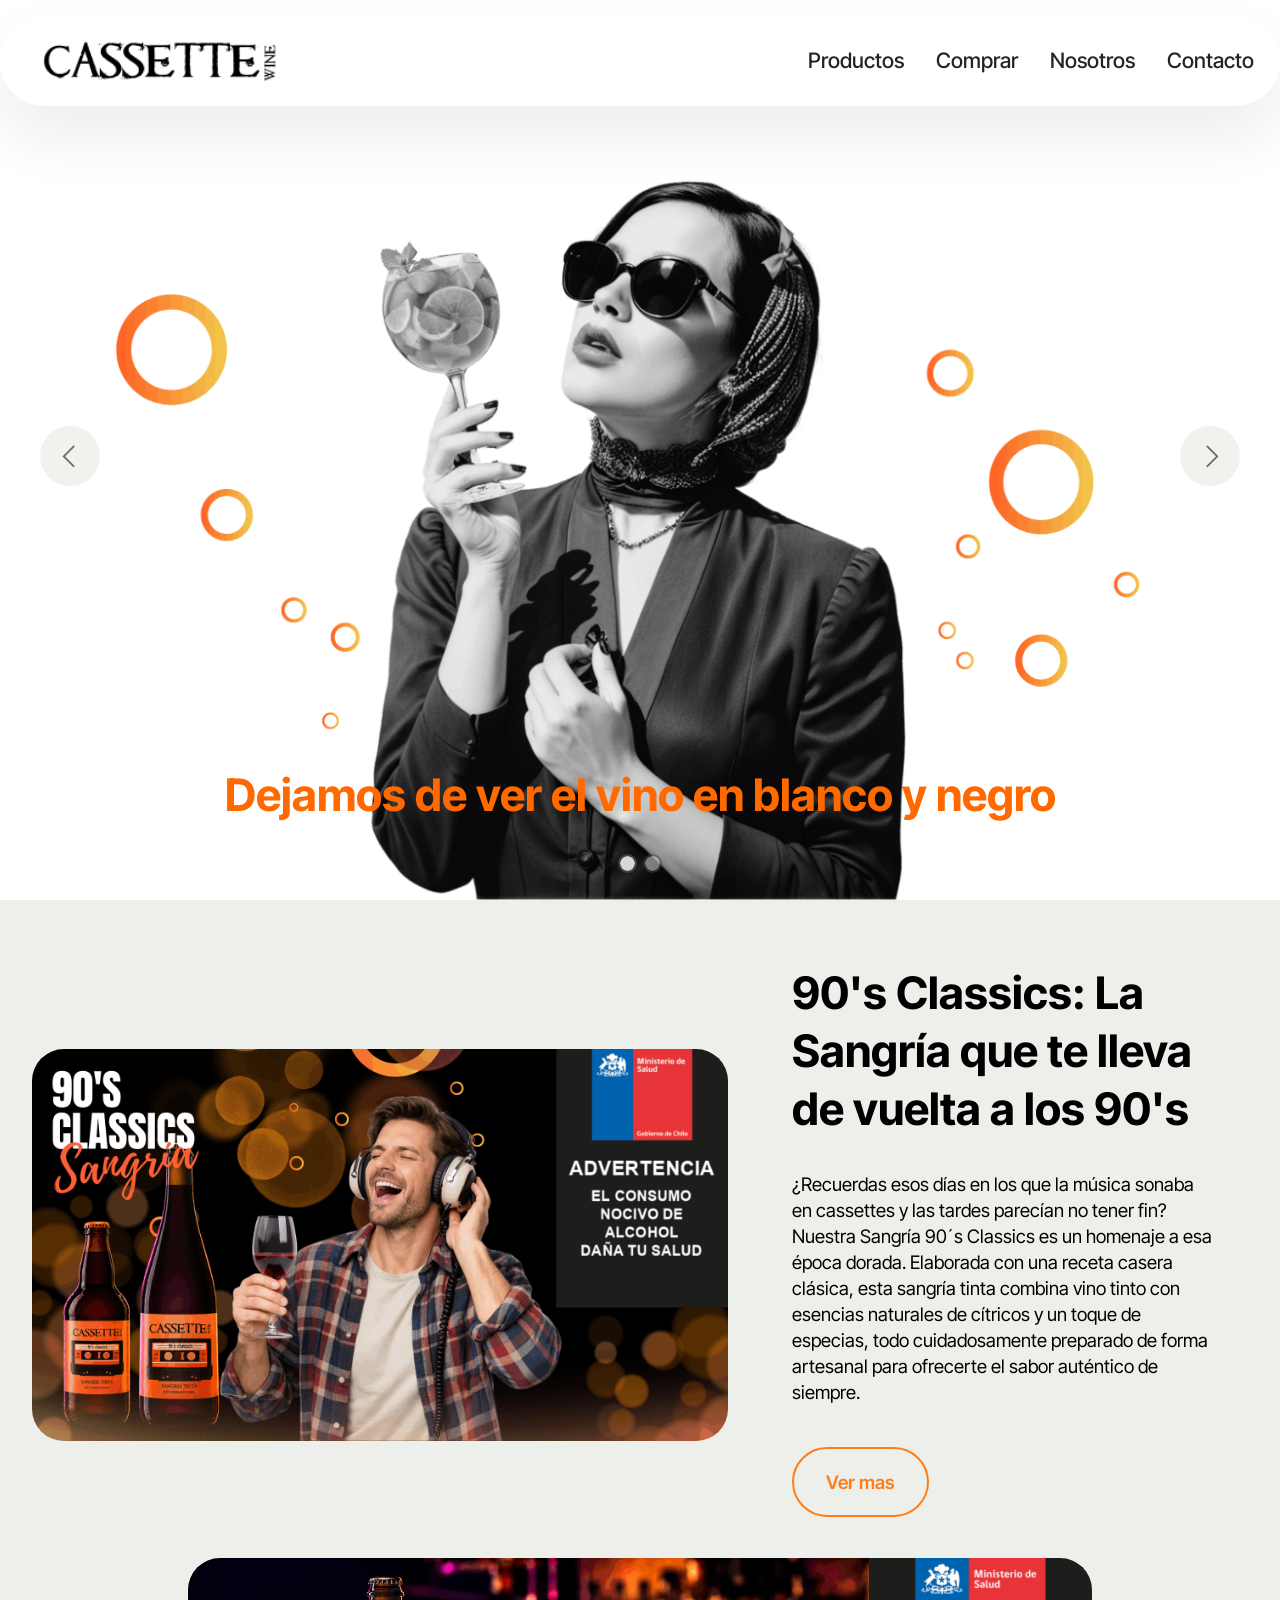
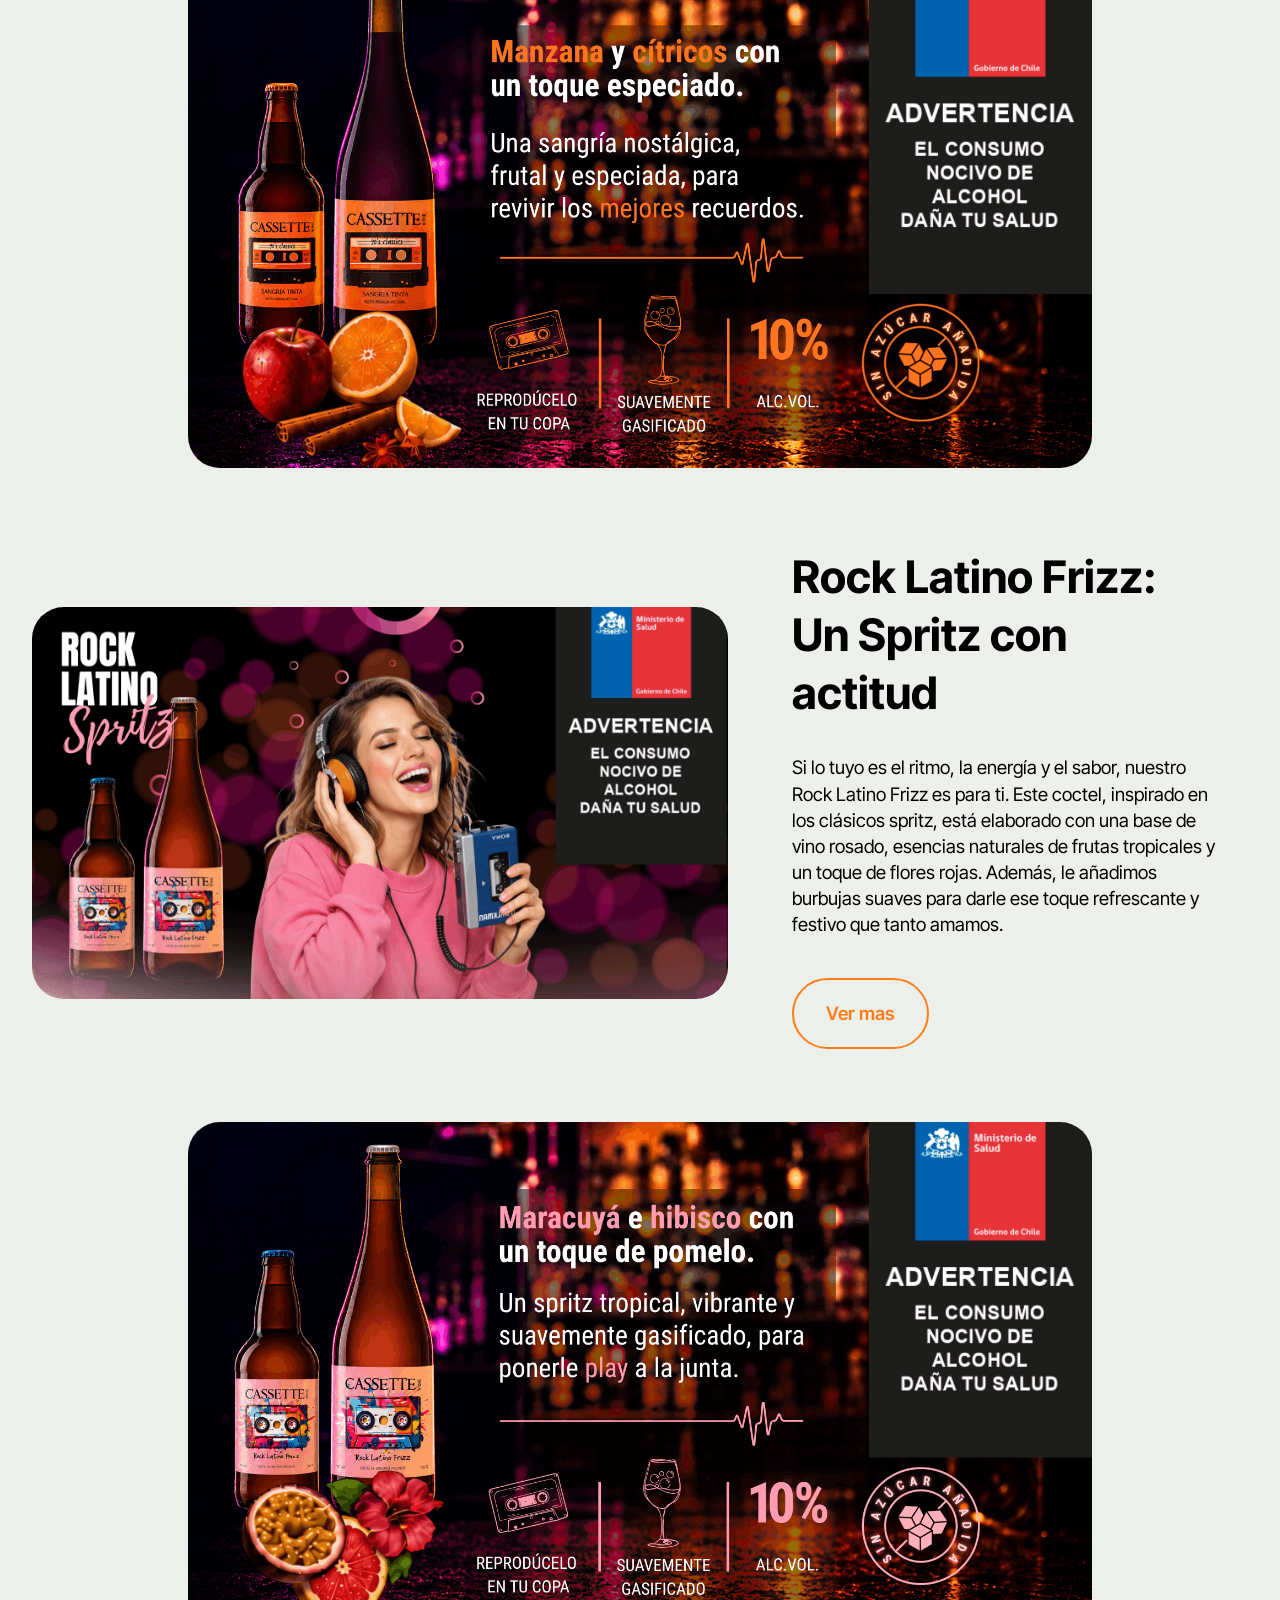
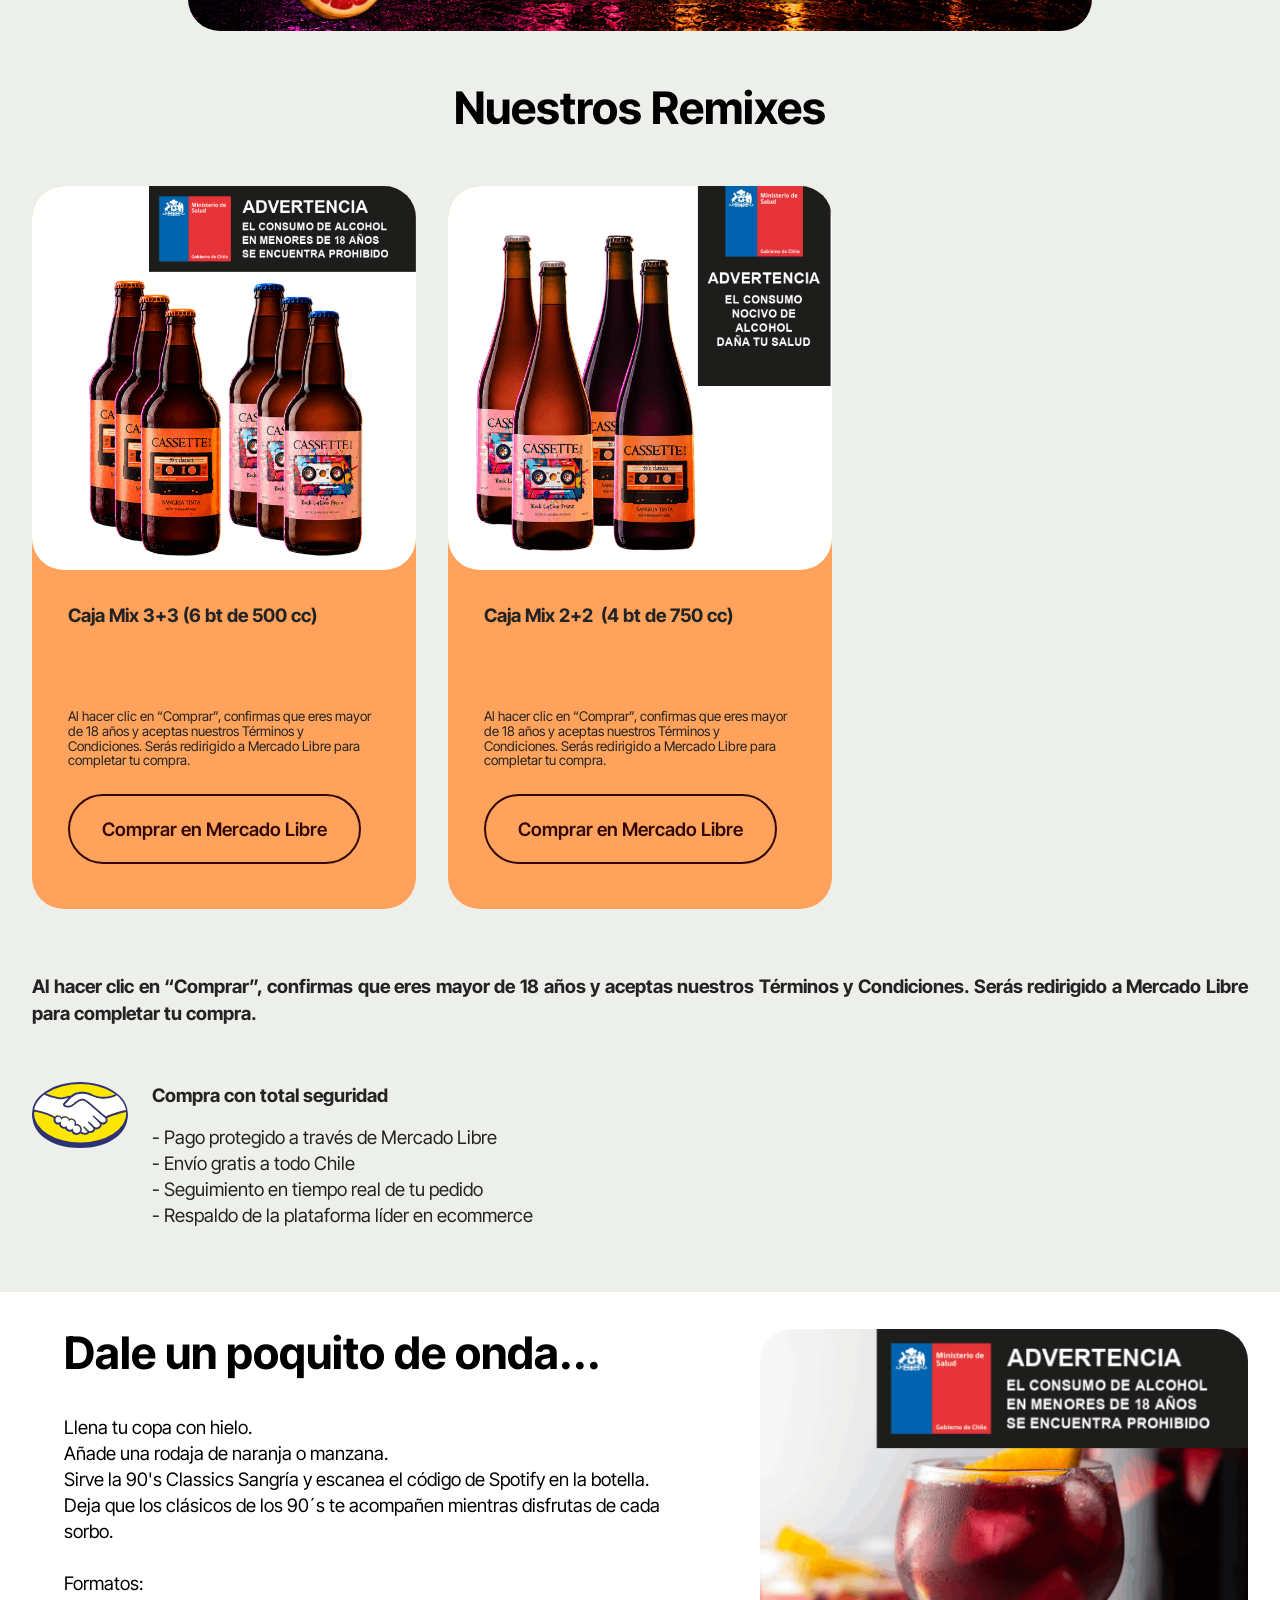
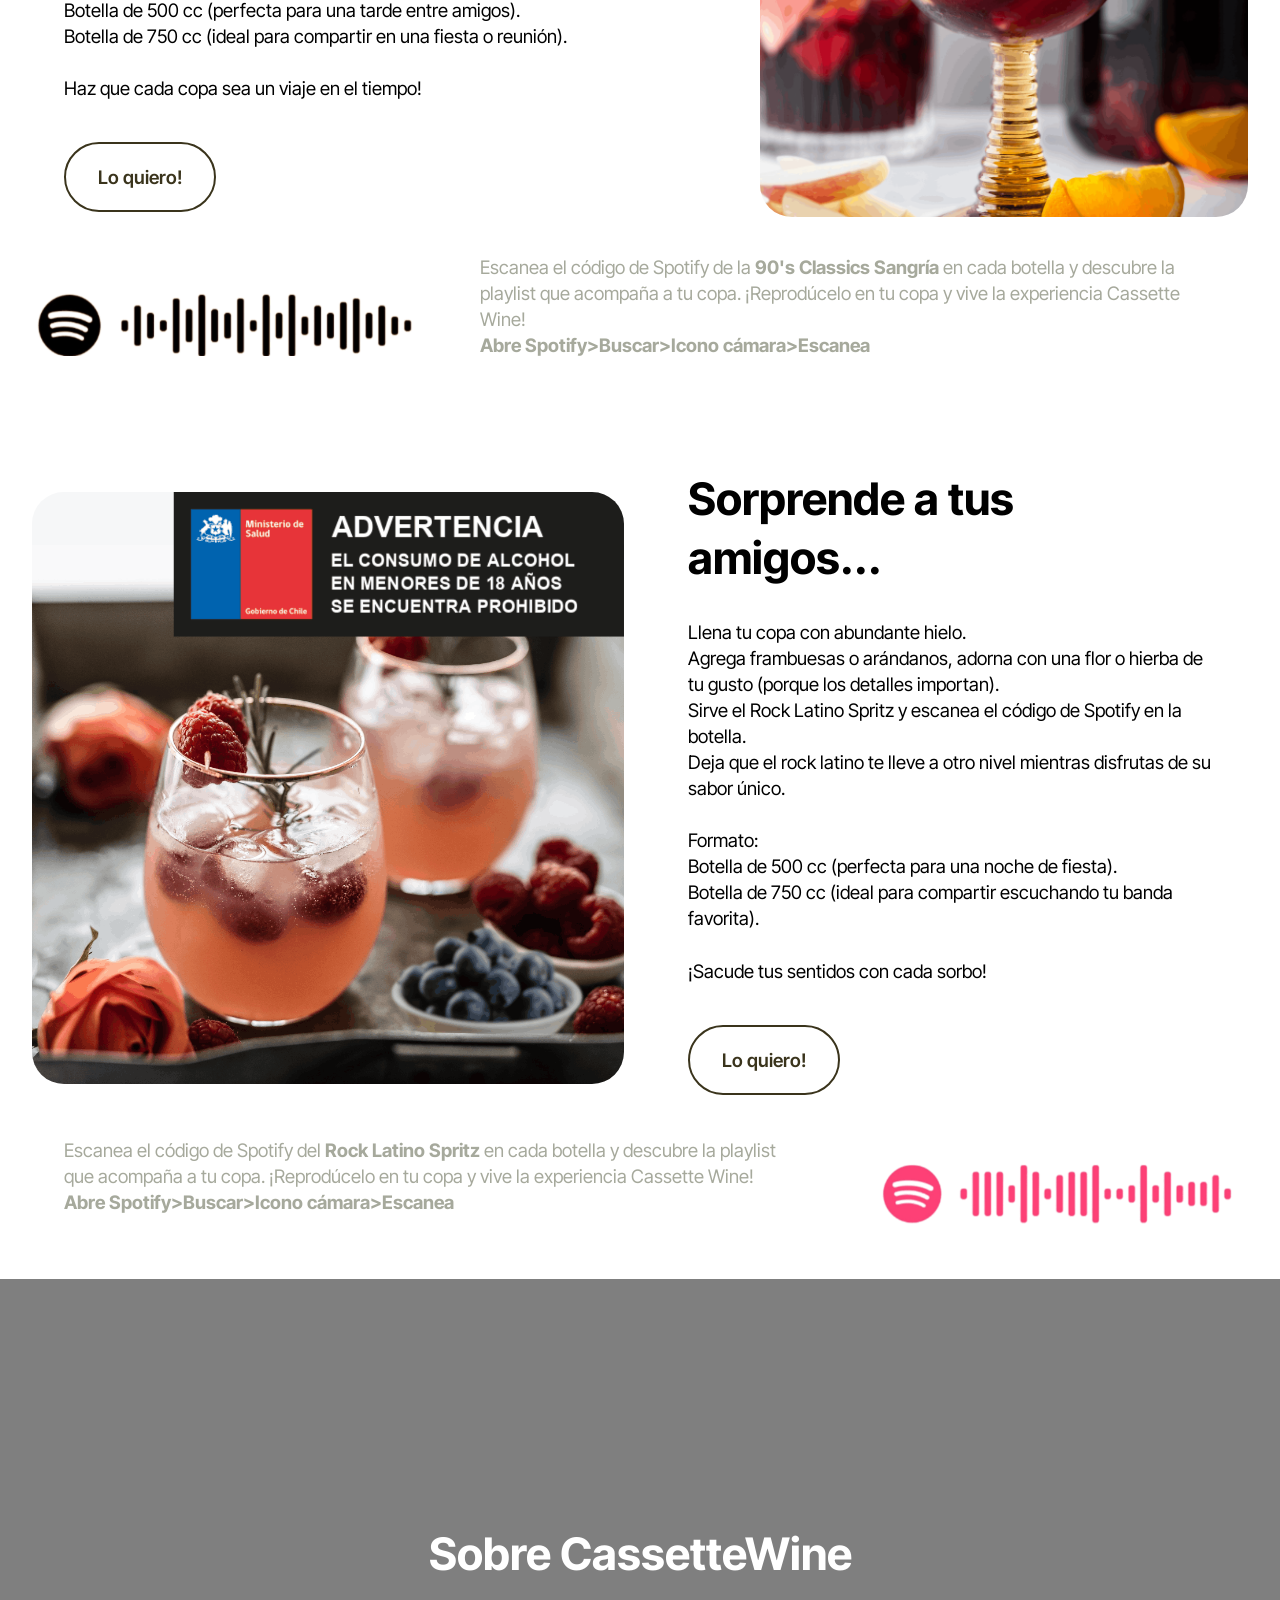
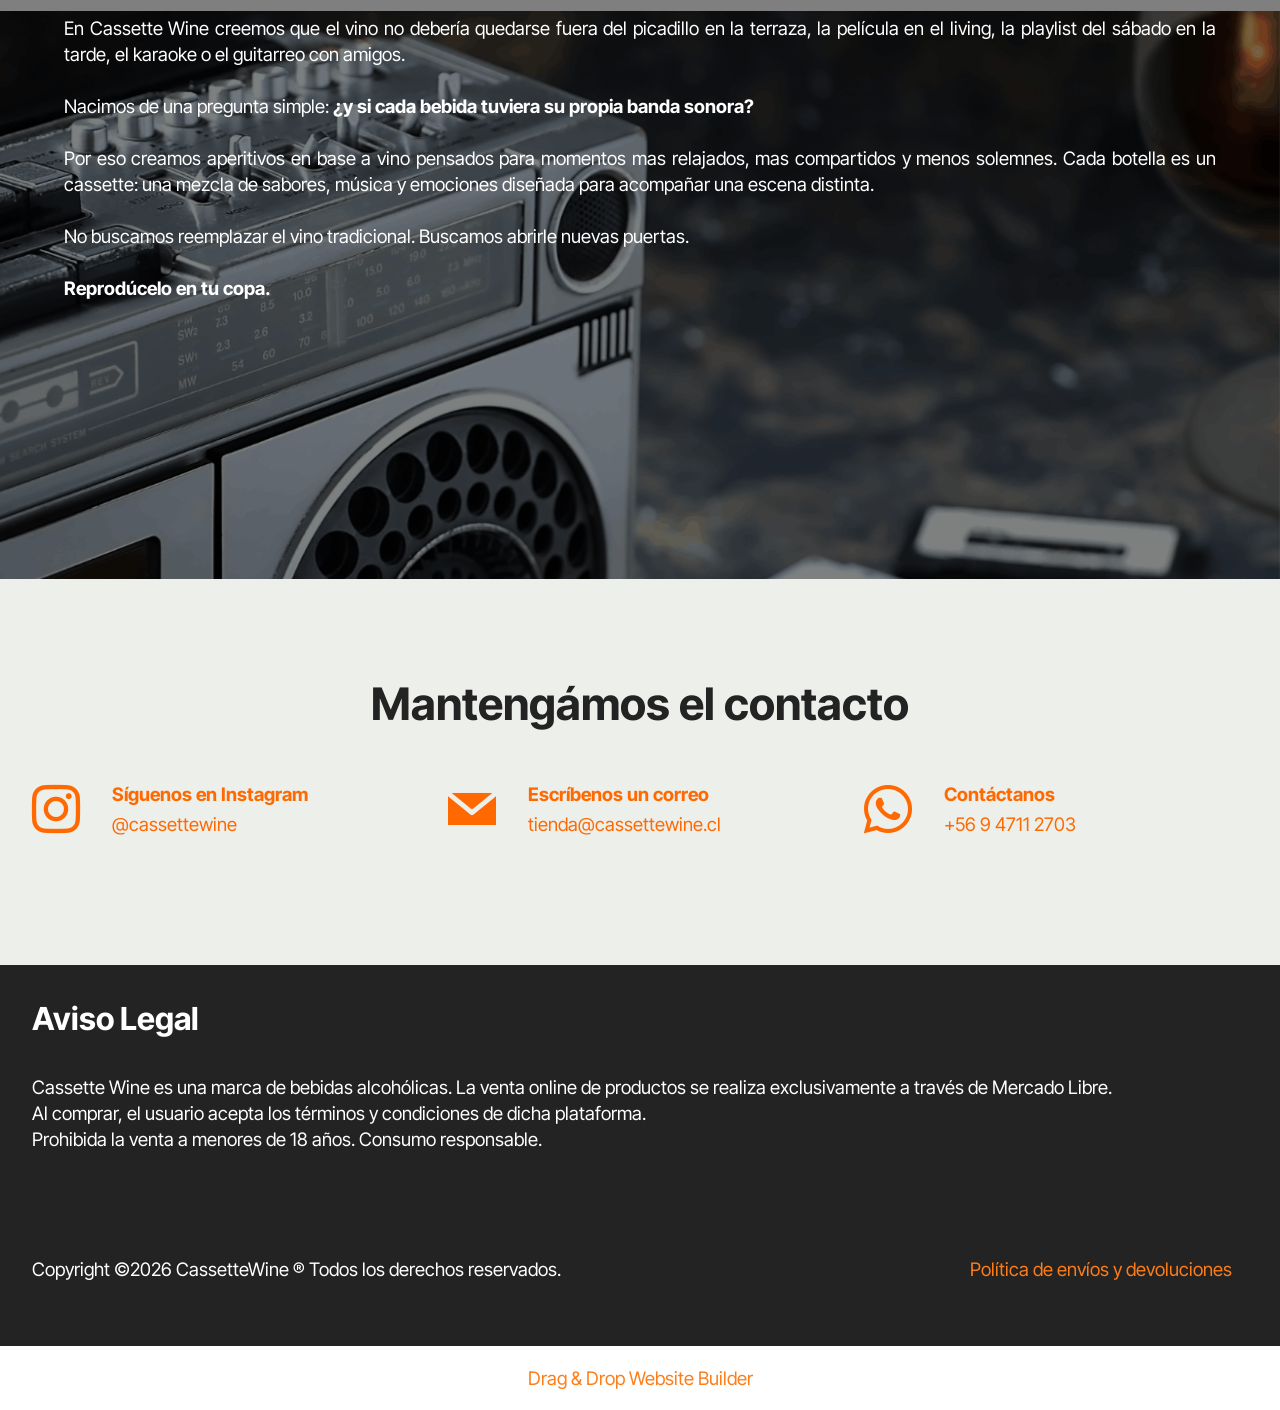
==== commit 9cfd99ae: "update cassettewine 22-09-2026" ====
--- a/home.html
+++ b/home.html
@@ -19,7 +19,7 @@
   <link rel="stylesheet" href="assets/theme/css/style.css">
   <link rel="preload" href="https://fonts.googleapis.com/css?family=Inter+Tight:100,200,300,400,500,600,700,800,900,100i,200i,300i,400i,500i,600i,700i,800i,900i&display=swap" as="style" onload="this.onload=null;this.rel='stylesheet'">
   <noscript><link rel="stylesheet" href="https://fonts.googleapis.com/css?family=Inter+Tight:100,200,300,400,500,600,700,800,900,100i,200i,300i,400i,500i,600i,700i,800i,900i&display=swap"></noscript>
-  <link rel="preload" as="style" href="assets/mobirise/css/mbr-additional.css?v=7NcntD"><link rel="stylesheet" href="assets/mobirise/css/mbr-additional.css?v=7NcntD" type="text/css">
+  <link rel="preload" as="style" href="assets/mobirise/css/mbr-additional.css?v=kFQjrL"><link rel="stylesheet" href="assets/mobirise/css/mbr-additional.css?v=kFQjrL" type="text/css">
 
   
   
@@ -67,17 +67,17 @@
 
 <section data-bs-version="5.1" class="slider3 cid-vfyaz016Qo mbr-fullscreen" id="slider03-1s">
     
-    <div class="carousel slide" id="vvTc8Bk01Y" data-ride="carousel" data-bs-ride="carousel" data-interval="5000" data-bs-interval="5000">
+    <div class="carousel slide" id="vvUWc6raMD" data-ride="carousel" data-bs-ride="carousel" data-interval="5000" data-bs-interval="5000">
         <ol class="carousel-indicators">
-            <li data-slide-to="0" data-bs-slide-to="0" class="active" data-target="#vvTc8Bk01Y" data-bs-target="#vvTc8Bk01Y"></li>
-            <li data-slide-to="1" data-bs-slide-to="1" data-target="#vvTc8Bk01Y" data-bs-target="#vvTc8Bk01Y"></li>
+            <li data-slide-to="0" data-bs-slide-to="0" class="active" data-target="#vvUWc6raMD" data-bs-target="#vvUWc6raMD"></li>
+            <li data-slide-to="1" data-bs-slide-to="1" data-target="#vvUWc6raMD" data-bs-target="#vvUWc6raMD"></li>
             
         </ol>
         <div class="carousel-inner">
             
             <div class="carousel-item slider-image item active">
                 <div class="item-wrapper">
-                    <img class="d-block w-100" src="assets/images/black20woman20header-1980x1116.png" alt="Mobirise Website Builder">
+                    <img class="d-block w-100" src="assets/images/black20woman20header-1640x924.png" alt="Mobirise Website Builder">
                     
                     <div class="carousel-caption">
                         <h2 class="mbr-section-subtitle mbr-fonts-style mb-3 display-2">
@@ -99,11 +99,11 @@
                 </div>
             </div>
         </div>
-        <a class="carousel-control carousel-control-prev" role="button" data-slide="prev" data-bs-slide="prev" href="#vvTc8Bk01Y">
+        <a class="carousel-control carousel-control-prev" role="button" data-slide="prev" data-bs-slide="prev" href="#vvUWc6raMD">
             <span class="mobi-mbri mobi-mbri-arrow-prev" aria-hidden="true"></span>
             <span class="sr-only visually-hidden">Previous</span>
         </a>
-        <a class="carousel-control carousel-control-next" role="button" data-slide="next" data-bs-slide="next" href="#vvTc8Bk01Y">
+        <a class="carousel-control carousel-control-next" role="button" data-slide="next" data-bs-slide="next" href="#vvUWc6raMD">
             <span class="mobi-mbri mobi-mbri-arrow-next" aria-hidden="true"></span>
             <span class="sr-only visually-hidden">Next</span>
         </a>
@@ -219,7 +219,7 @@
             <img src="assets/images/mix20500cc-690x690.png" alt="Mobirise Website Builder" data-slide-to="2" data-bs-slide-to="2">
           </div>
           <div class="item-content">
-            <h5 class="item-title mbr-fonts-style display-7"><strong>Caja Mix 3+3 - 6bt x 500cc</strong></h5>
+            <h5 class="item-title mbr-fonts-style display-7"><strong>Caja Mix 3+3 (6 bt de 500 cc)</strong><br></h5>
             
             <p class="mbr-text mbr-fonts-style display-1"><br><br><br><br><br>Al hacer clic en “Comprar”, confirmas que eres mayor de 18 años y aceptas nuestros Términos y Condiciones. Serás redirigido a Mercado Libre para completar tu compra.<br>
             </p>
@@ -232,7 +232,7 @@
             <img src="assets/images/mix20750cc-690x690.png" alt="Mobirise Website Builder" data-slide-to="5" data-bs-slide-to="5">
           </div>
           <div class="item-content">
-            <h5 class="item-title mbr-fonts-style display-7"><strong>Caja Mix 2+2 - 4bt x 750cc</strong></h5>
+            <h5 class="item-title mbr-fonts-style display-7"><strong>Caja Mix 2+2&nbsp; (4 bt de 750 cc)</strong></h5>
             
             <p class="mbr-text mbr-fonts-style display-1"><br><br><br><br><br>Al hacer clic en “Comprar”, confirmas que eres mayor de 18 años y aceptas nuestros Términos y Condiciones. Serás redirigido a Mercado Libre para completar tu compra.<br>
             </p>
@@ -520,7 +520,7 @@
             </div>
         </div>
     </div>
-</section><section class="display-7" style="padding: 0;align-items: center;justify-content: center;flex-wrap: wrap;    align-content: center;display: flex;position: relative;height: 4rem;"><a href="https://mobiri.se/" style="flex: 1 1;height: 4rem;position: absolute;width: 100%;z-index: 1;"><img alt="" style="height: 4rem;" src="[data-uri]"></a><p style="margin: 0;text-align: center;" class="display-7">&#8204;</p><a style="z-index:1" href="https://mobirise.com/offline-website-builder.html">Offline Website Builder</a></section><script src="assets/bootstrap/js/bootstrap.bundle.min.js"></script>  <script src="assets/parallax/jarallax.js"></script>  <script src="assets/smoothscroll/smooth-scroll.js"></script>  <script src="assets/ytplayer/index.js"></script>  <script src="assets/dropdown/js/navbar-dropdown.js"></script>  <script src="assets/theme/js/script.js"></script>  
+</section><section class="display-7" style="padding: 0;align-items: center;justify-content: center;flex-wrap: wrap;    align-content: center;display: flex;position: relative;height: 4rem;"><a href="https://mobiri.se/" style="flex: 1 1;height: 4rem;position: absolute;width: 100%;z-index: 1;"><img alt="" style="height: 4rem;" src="[data-uri]"></a><p style="margin: 0;text-align: center;" class="display-7">&#8204;</p><a style="z-index:1" href="https://mobirise.com/drag-drop-website-builder.html">Drag & Drop Website Builder</a></section><script src="assets/bootstrap/js/bootstrap.bundle.min.js"></script>  <script src="assets/parallax/jarallax.js"></script>  <script src="assets/smoothscroll/smooth-scroll.js"></script>  <script src="assets/ytplayer/index.js"></script>  <script src="assets/dropdown/js/navbar-dropdown.js"></script>  <script src="assets/theme/js/script.js"></script>  
   
   
 </body>
